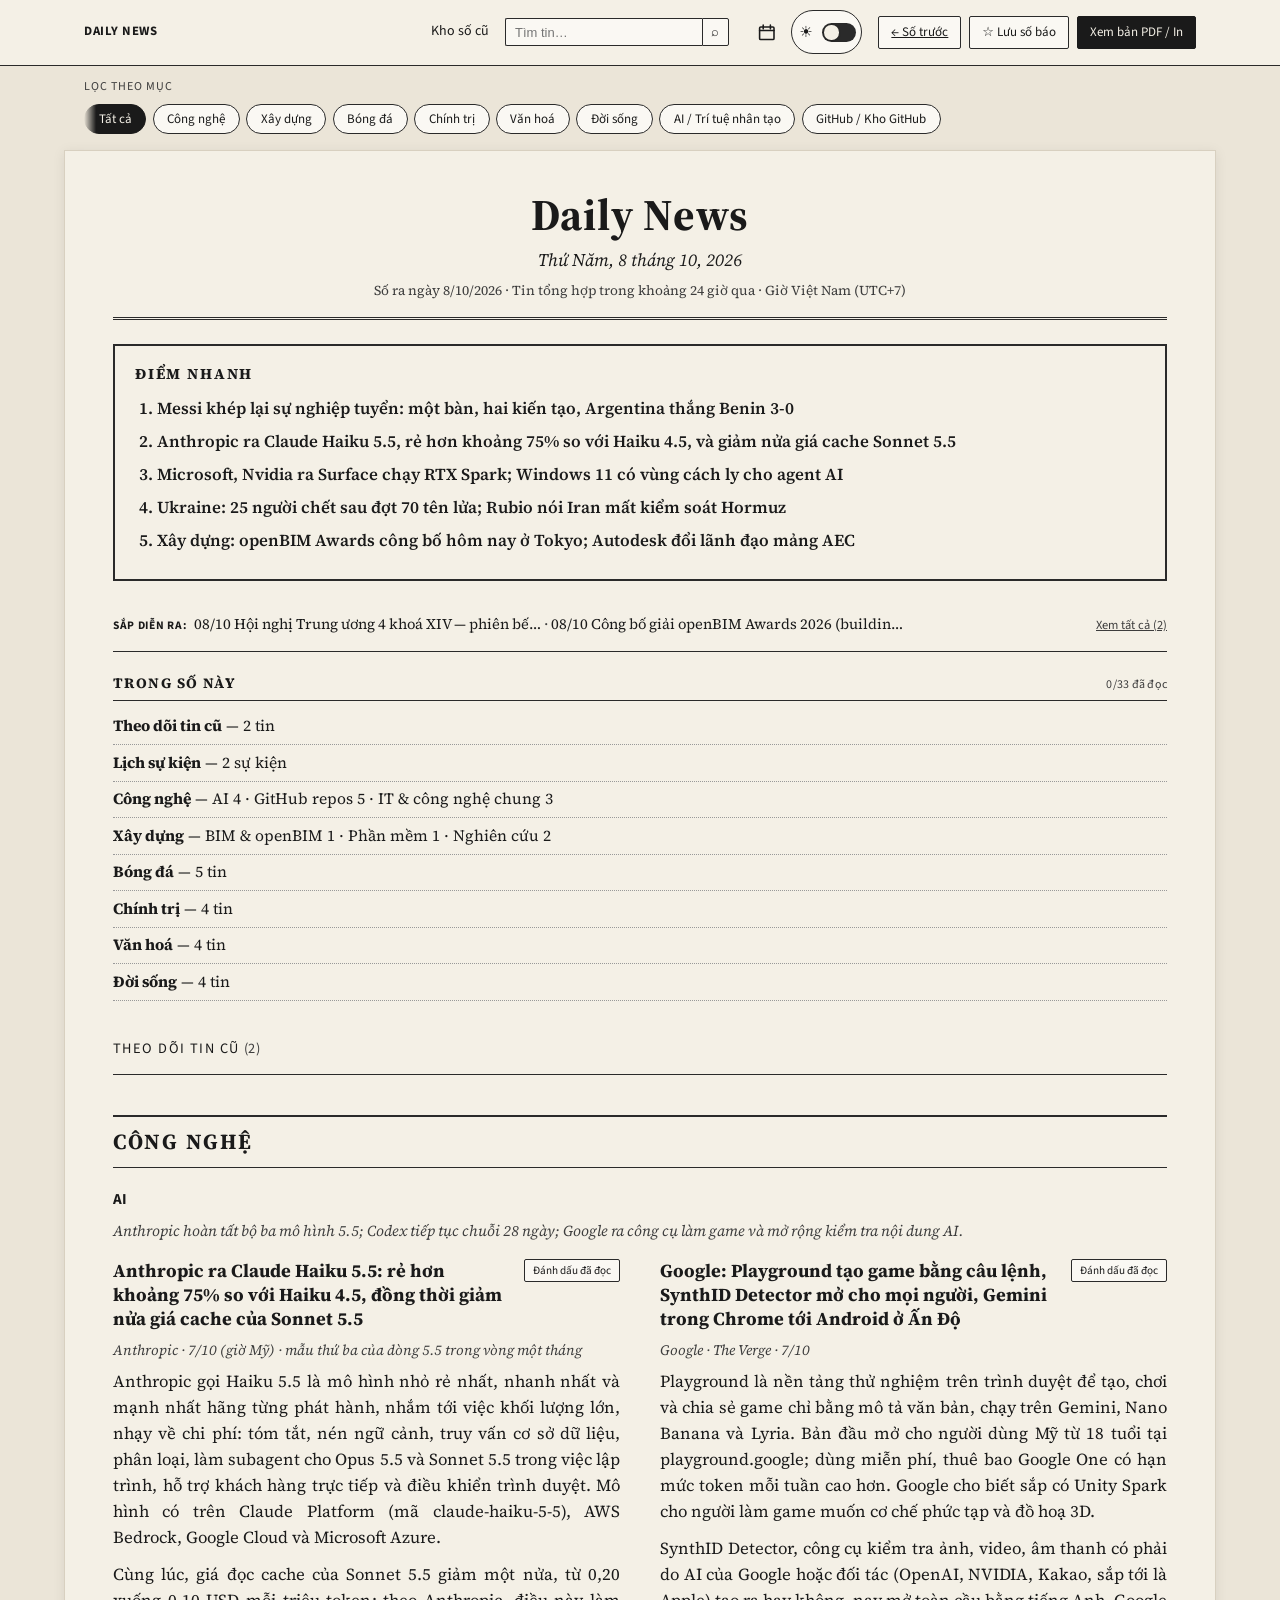
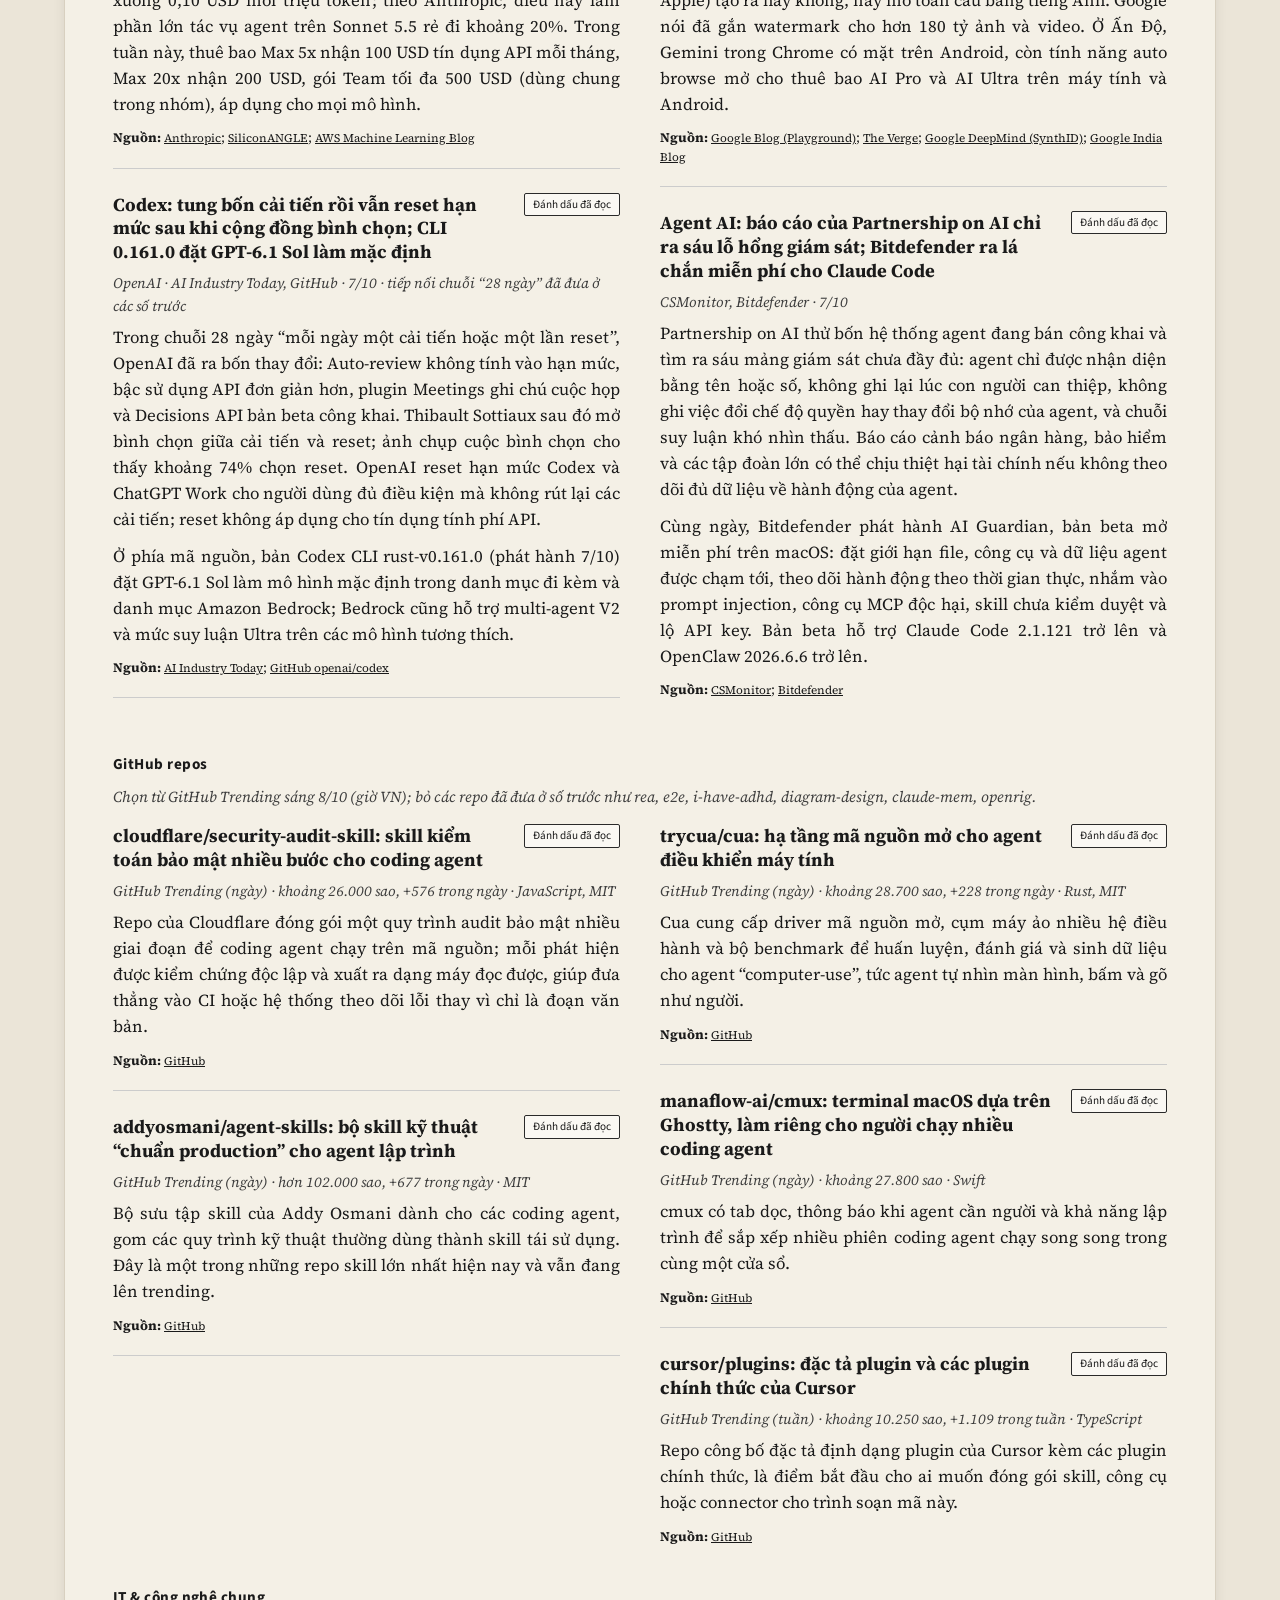
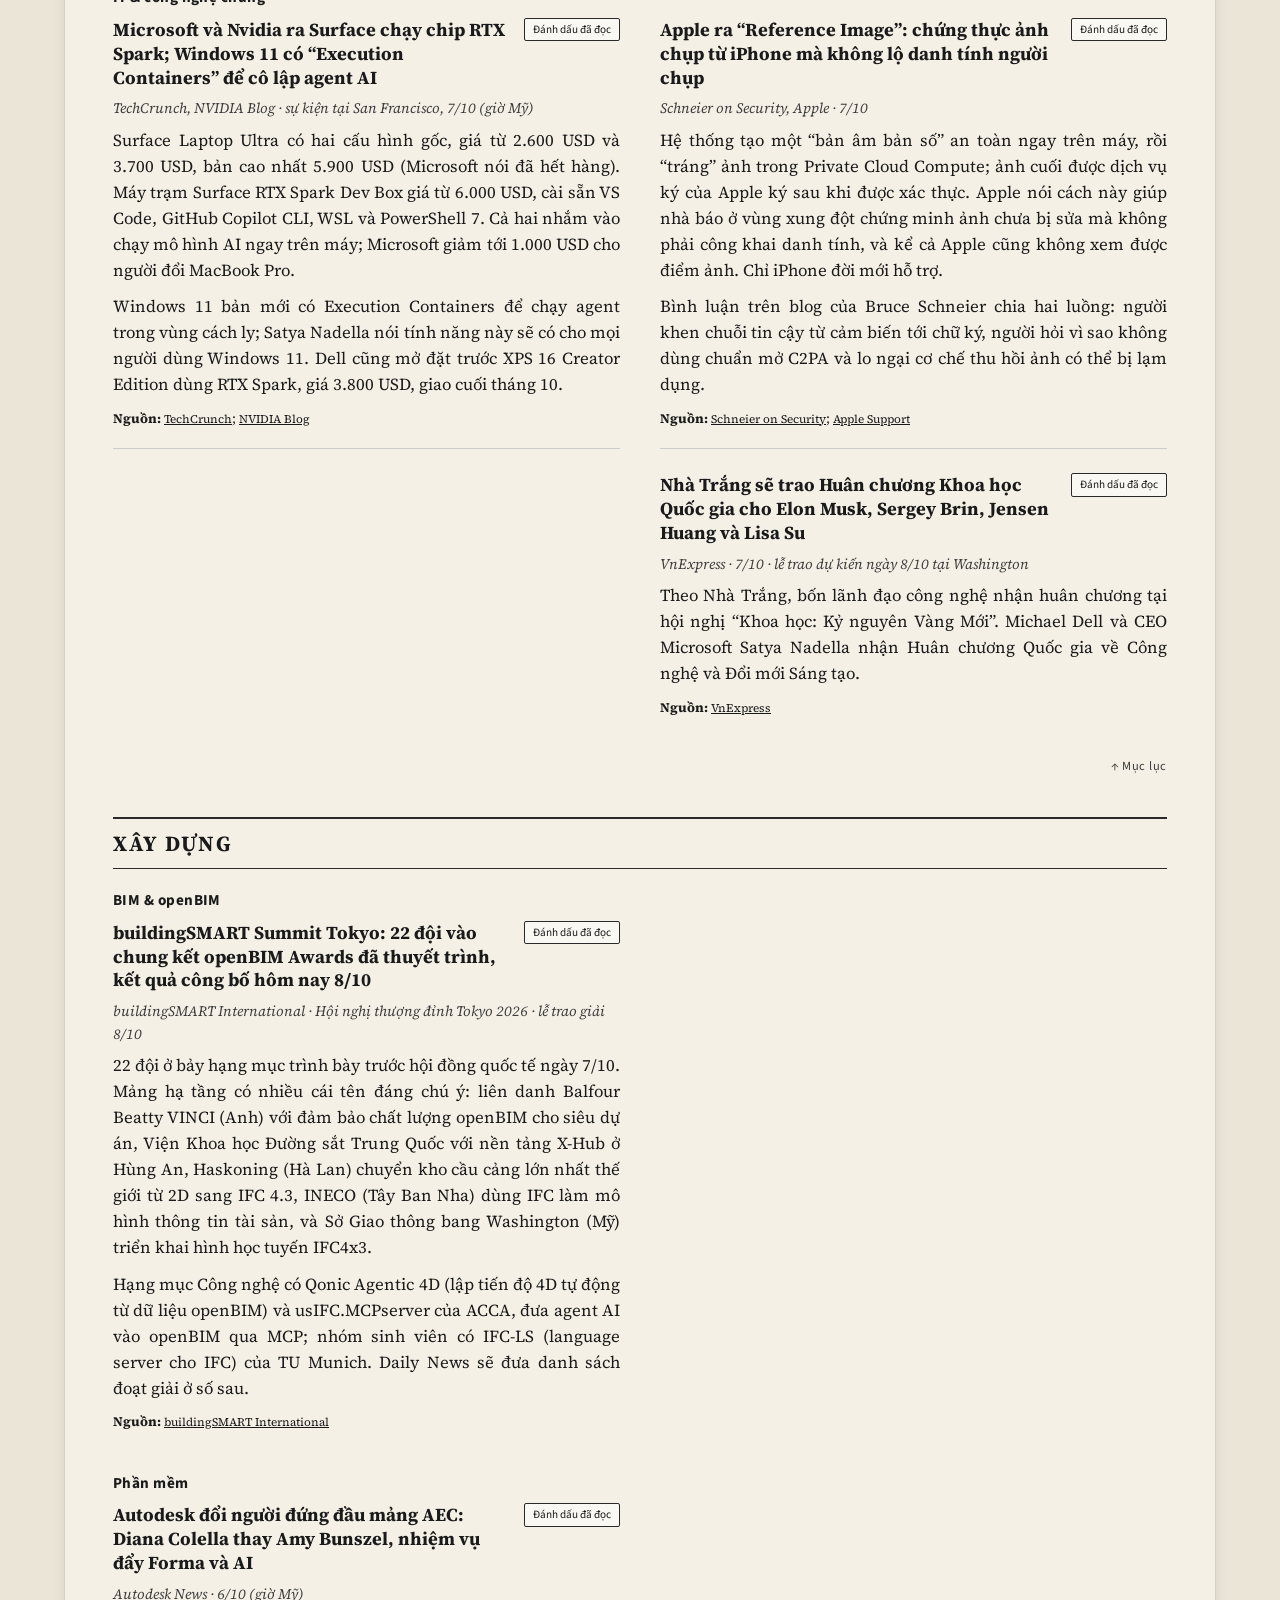
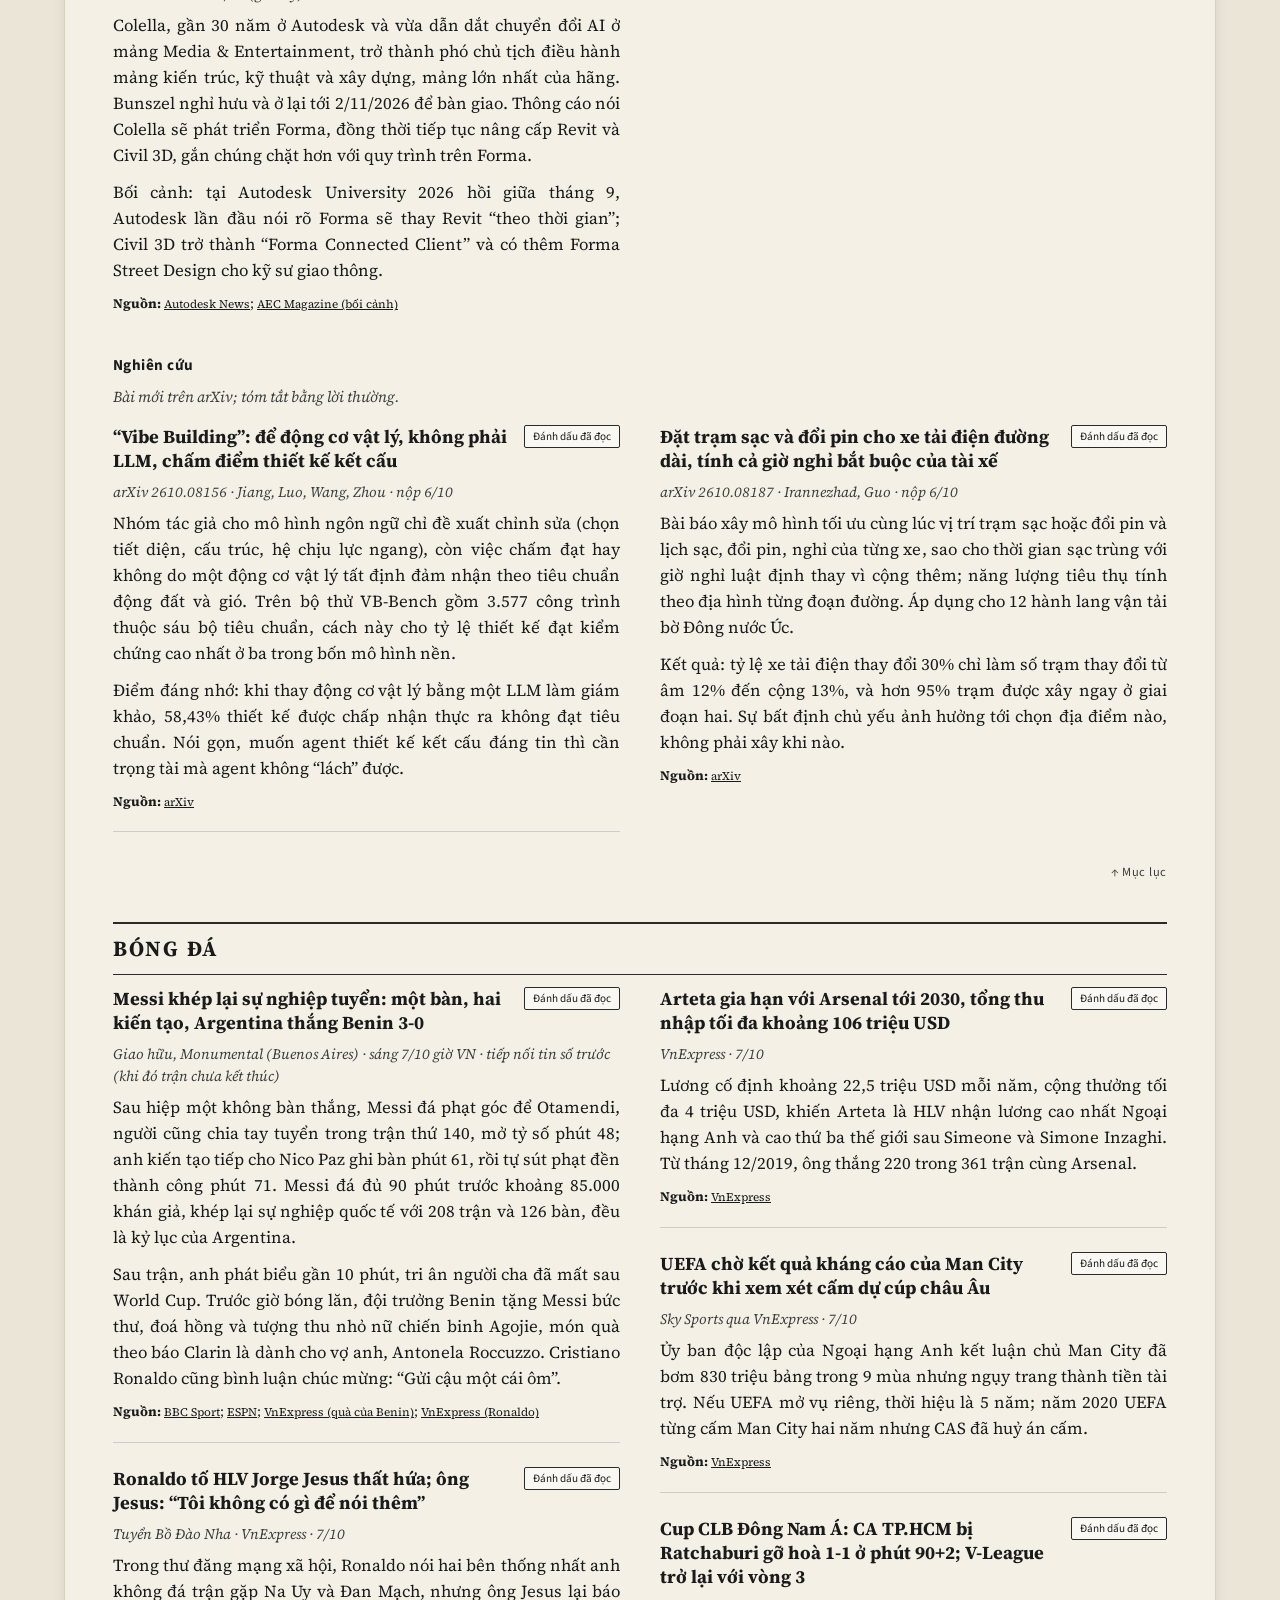
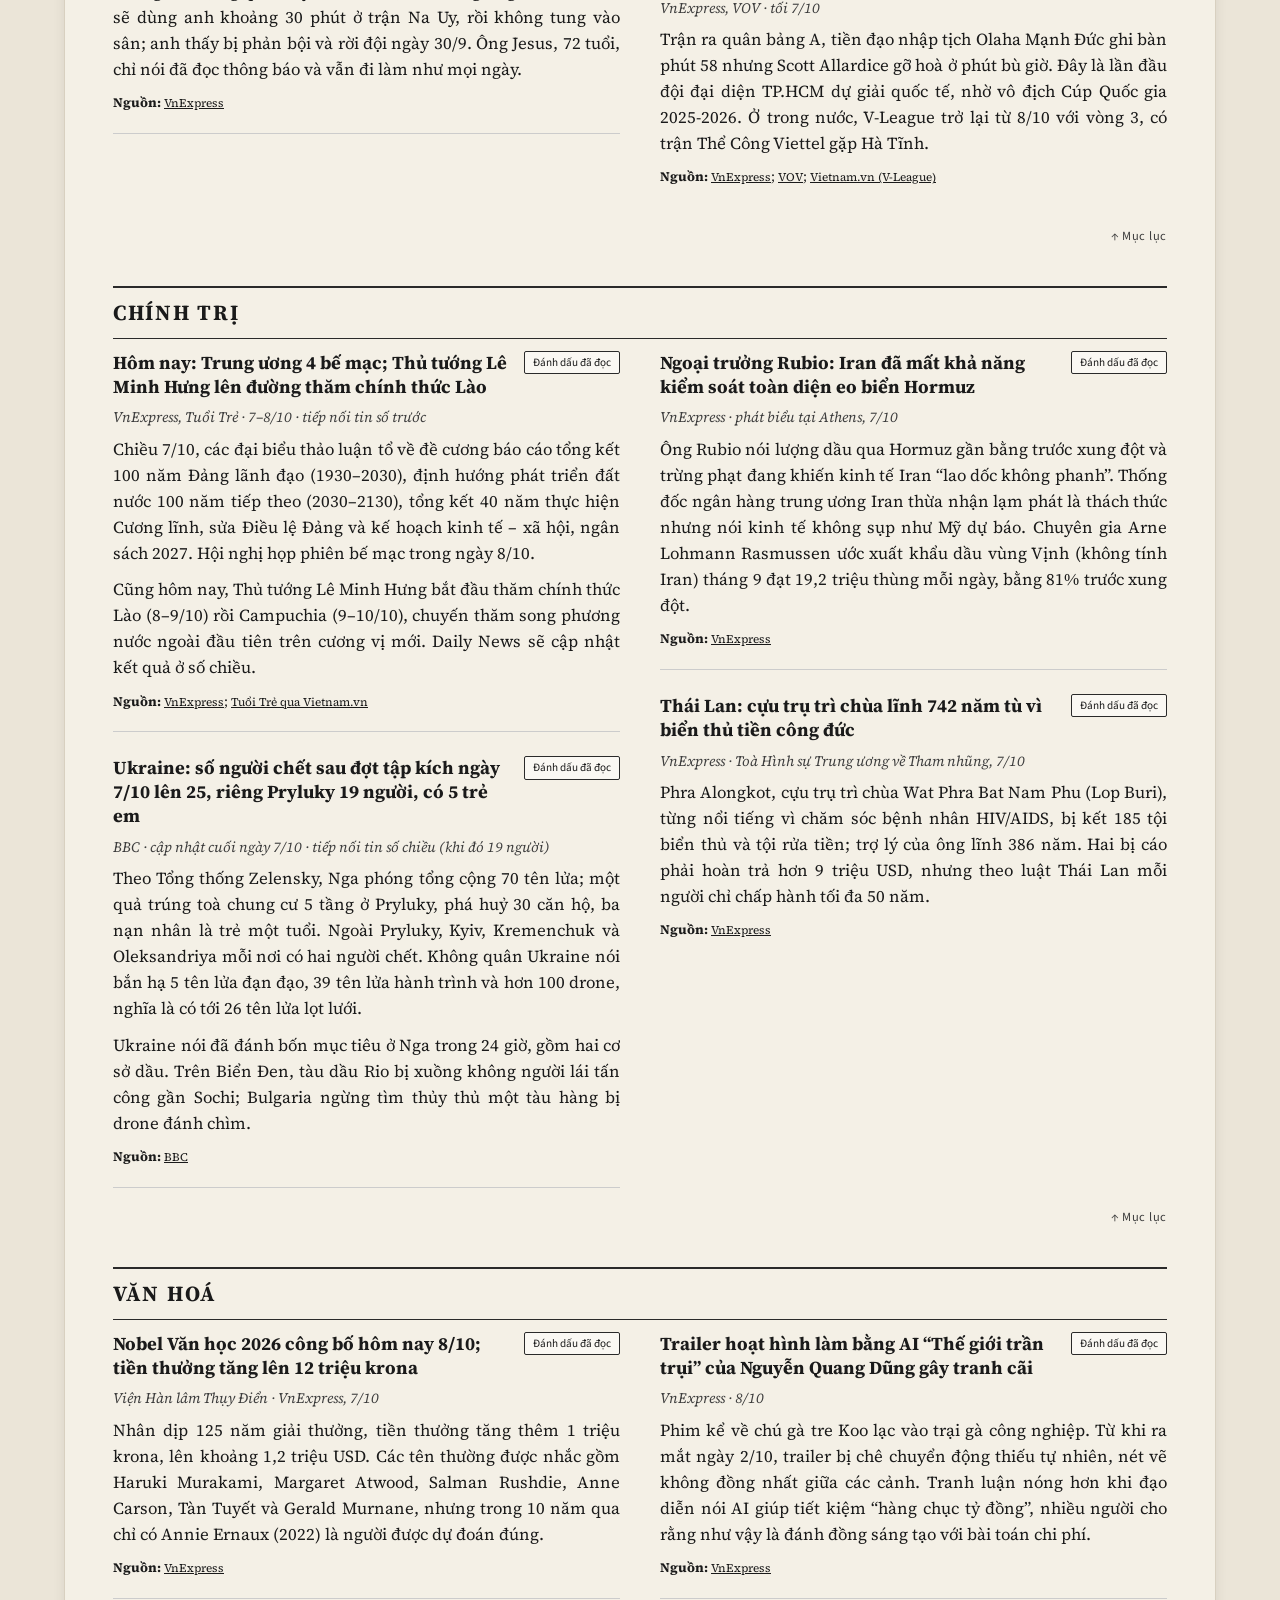
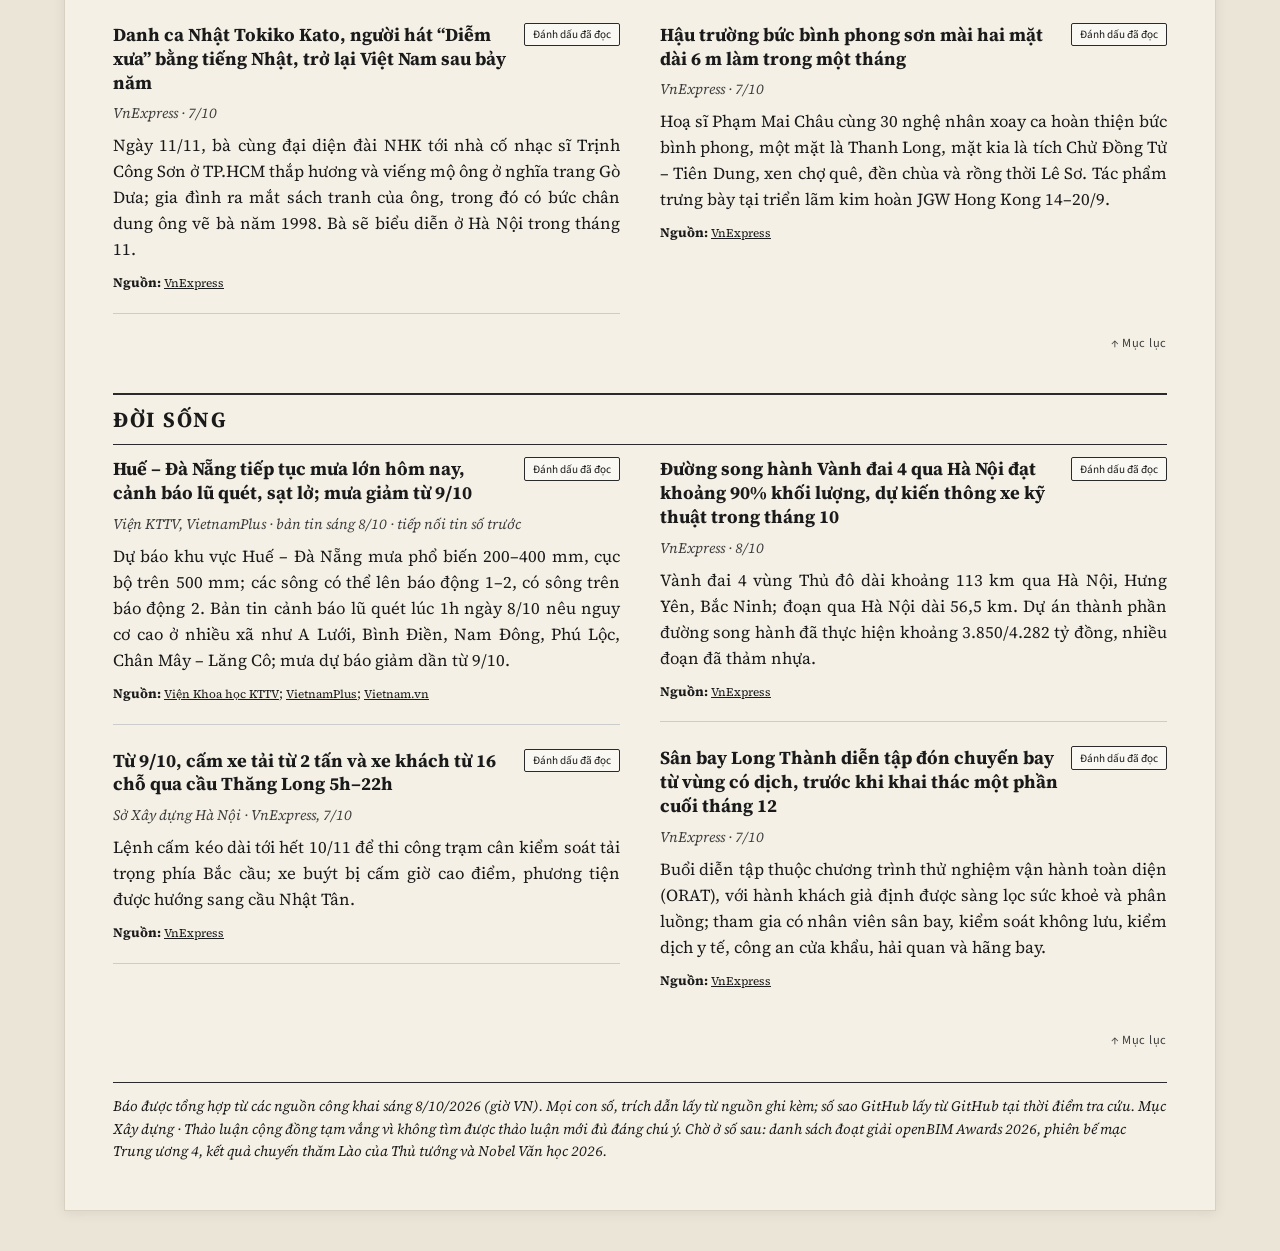
==== index.html @ 33c0a16b "fix(ui): monochrome toolbar icons and hide archive link on mobile Replace emoji and text toolbar gly" ====
<!DOCTYPE html>
<html lang="vi" data-base="">
<head>
  <meta charset="utf-8">
  <meta name="viewport" content="width=device-width, initial-scale=1">
  <meta name="description" content="Daily News — báo sáng tiếng Việt đọc trên trình duyệt">
  <title>Daily News</title>
  <link rel="icon" href="favicon.svg" type="image/svg+xml">
  <link rel="preconnect" href="https://fonts.googleapis.com">
  <link rel="preconnect" href="https://fonts.gstatic.com" crossorigin>
  <link href="https://fonts.googleapis.com/css2?family=Source+Sans+3:wght@400;600;700&family=Source+Serif+4:ital,opsz,wght@0,8..60,400;0,8..60,600;0,8..60,700;1,8..60,400&display=swap" rel="stylesheet">
  <link rel="stylesheet" href="css/reader.css">
  <script>
    (function () {
      var t = localStorage.getItem("dailynews-theme");
      if (t === "dark" || (t !== "light" && window.matchMedia("(prefers-color-scheme: dark)").matches)) {
        document.documentElement.dataset.theme = "dark";
      }
      var p = location.pathname;
      if (p.indexOf("/DailyNews") !== -1) {
        document.documentElement.dataset.base = p.slice(0, p.indexOf("/DailyNews") + "/DailyNews".length + 1);
      }
    })();
  </script>
</head>
<body data-page="reader">
  <header class="site-bar">
    <div class="site-bar-inner">
      <a class="brand" href="index.html">Daily News</a>
      <div class="site-bar-tools" aria-label="Công cụ">
        <button type="button" id="btn-search-open" class="icon-btn" aria-label="Tìm kiếm" aria-expanded="false" aria-controls="search-wrap">
          <svg class="toolbar-icon" viewBox="0 0 24 24" aria-hidden="true" focusable="false"><circle cx="10.5" cy="10.5" r="6.25" fill="none" stroke="currentColor" stroke-width="1.75"/><path d="M15.2 15.2 20 20" fill="none" stroke="currentColor" stroke-width="1.75" stroke-linecap="round"/></svg>
        </button>
        <button type="button" id="btn-calendar" class="icon-btn btn-calendar" hidden aria-label="Lịch sự kiện" title="Lịch sự kiện">
          <svg class="toolbar-icon" viewBox="0 0 24 24" aria-hidden="true" focusable="false"><rect x="4" y="5.5" width="16" height="14" rx="1.25" fill="none" stroke="currentColor" stroke-width="1.75"/><path d="M4 9.5h16M8 3.5v4M16 3.5v4" fill="none" stroke="currentColor" stroke-width="1.75" stroke-linecap="round"/></svg>
        </button>
        <button type="button" id="btn-theme" class="theme-switch theme-switch--toolbar" aria-label="Đổi giao diện sáng/tối">
          <span class="theme-icon" aria-hidden="true"></span>
          <span class="theme-track" aria-hidden="true"><span class="theme-thumb"></span></span>
        </button>
        <button type="button" id="btn-more" class="icon-btn" aria-label="Menu thêm" aria-expanded="false" aria-controls="more-menu">
          <svg class="toolbar-icon" viewBox="0 0 24 24" aria-hidden="true" focusable="false"><path d="M5 7h14M5 12h14M5 17h14" fill="none" stroke="currentColor" stroke-width="1.75" stroke-linecap="round"/></svg>
        </button>
      </div>
      <nav class="site-nav-desktop" aria-label="Điều hướng">
        <a href="archive.html">Kho số cũ</a>
      </nav>
      <div class="search-wrap" id="search-wrap">
        <form class="search-form" id="search-form" role="search">
          <label class="visually-hidden" for="search-input">Tìm trong các số báo</label>
          <input type="search" id="search-input" name="q" placeholder="Tìm tin…" autocomplete="off" enterkeyhint="search" aria-controls="search-panel" aria-expanded="false">
          <button type="submit" class="search-submit" aria-label="Tìm">⌕</button>
          <button type="button" id="search-drawer-close" class="search-drawer-close icon-btn" aria-label="Đóng tìm kiếm">
            <svg class="toolbar-icon" viewBox="0 0 24 24" aria-hidden="true" focusable="false"><path d="m7 7 10 10M17 7 7 17" fill="none" stroke="currentColor" stroke-width="1.75" stroke-linecap="round"/></svg>
          </button>
        </form>
        <div id="search-panel" class="search-panel" hidden>
          <div class="search-panel-inner">
            <header class="search-panel-head">
              <h2>Kết quả tìm kiếm</h2>
              <button type="button" id="search-close" aria-label="Đóng">Đóng</button>
            </header>
            <p id="search-status" class="search-status" aria-live="polite"></p>
            <ul id="search-results" class="search-results"></ul>
          </div>
        </div>
      </div>
      <div id="more-menu" class="more-menu" hidden>
        <div class="more-menu-backdrop" tabindex="-1" aria-hidden="true"></div>
        <div class="more-menu-sheet" role="dialog" aria-label="Menu">
          <a class="more-menu-archive" href="archive.html">Kho số cũ</a>
          <div class="actions">
            <a class="btn" id="nav-prev" href="#" hidden>← Số trước</a>
            <a class="btn" id="nav-next" href="#" hidden>Số sau →</a>
            <button type="button" id="btn-fav" aria-pressed="false">☆ Lưu số báo</button>
            <button type="button" id="btn-pdf" class="primary" aria-expanded="false">Xem bản PDF / In</button>
          </div>
        </div>
      </div>
    </div>
  </header>

  <div id="tag-strip" class="tag-strip" aria-live="polite"></div>

  <div id="pdf-panel" class="pdf-panel" hidden>
    <div class="pdf-panel-inner">
      <header>
        <h2>Bản in PDF</h2>
        <a class="btn" id="pdf-download" href="#">Tải xuống</a>
        <button type="button" id="btn-pdf-close">Đóng</button>
      </header>
      <iframe id="pdf-frame" title="Xem trước PDF Daily News"></iframe>
    </div>
  </div>

  <p id="status" class="loading">Đang mở số báo…</p>
  <main id="paper-root" class="paper-sheet" aria-live="polite"></main>

  <script src="js/reader.js"></script>
</body>
</html>
---- css/reader.css ----
:root {
  --paper: #f4f0e6;
  --paper-deep: #ebe5d8;
  --ink: #1a1a1a;
  --rule: #2a2a2a;
  --accent: #3d3d3d;
  --chip-bg: #faf8f3;
  --chip-active: #1a1a1a;
  --chip-active-fg: #f4f0e6;
  --sheet-border: #d8d0c0;
  --mark-bg: #fff3a8;
  --read-dim: 0.72;
  --max-width: 72rem;
  --serif: "Source Serif 4", "Noto Serif", "Times New Roman", serif;
  --sans: "Source Sans 3", system-ui, sans-serif;
}

html[data-theme="dark"] {
  --paper: #22201c;
  --paper-deep: #1c1a17;
  --ink: #d2cbc0;
  --heading: #ddd6cb;
  --rule: #3d3934;
  --accent: #9a9288;
  --link: #a89f8f;
  --chip-bg: #2a2723;
  --chip-active: #c9c2b6;
  --chip-active-fg: #1c1a17;
  --sheet-border: #35312c;
  --mark-bg: #4a4030;
  --read-dim: 0.68;
}

*,
*::before,
*::after {
  box-sizing: border-box;
}

html {
  scroll-behavior: smooth;
}

body {
  margin: 0;
  background: var(--paper-deep);
  color: var(--ink);
  font-family: var(--serif);
  font-size: 1.05rem;
  line-height: 1.55;
  min-height: 100vh;
  overflow-x: clip;
}

a {
  color: inherit;
}

a.source-link {
  font-size: 0.88em;
  text-decoration: underline;
  text-underline-offset: 0.12em;
}

.site-bar {
  position: sticky;
  top: 0;
  z-index: 40;
  background: var(--paper);
  border-bottom: 1px solid var(--rule);
  font-family: var(--sans);
  font-size: 0.875rem;
  overflow-x: clip;
}

.site-bar-inner {
  max-width: var(--max-width);
  margin: 0 auto;
  padding: 0.65rem 1.25rem;
  display: flex;
  flex-wrap: wrap;
  align-items: center;
  gap: 0.75rem 1rem;
}

.site-bar .brand {
  font-weight: 700;
  letter-spacing: 0.04em;
  text-transform: uppercase;
  font-size: 0.8rem;
  margin-right: auto;
  text-decoration: none;
  color: inherit;
}

.site-bar .brand:hover {
  text-decoration: underline;
}

.site-bar nav,
.site-nav-desktop {
  display: flex;
  flex-wrap: wrap;
  gap: 0.5rem 1rem;
}

.site-bar nav a,
.site-nav-desktop a {
  text-decoration: none;
  border-bottom: 1px solid transparent;
}

.site-bar nav a:hover,
.site-bar nav a[aria-current="page"],
.site-nav-desktop a:hover,
.site-nav-desktop a[aria-current="page"] {
  border-bottom-color: var(--ink);
}

.site-bar-tools {
  display: flex;
  align-items: center;
  gap: 0.1rem;
  margin-left: auto;
  flex-shrink: 0;
}

.toolbar-icon {
  width: 1.35rem;
  height: 1.35rem;
  display: block;
}

.icon-btn {
  min-width: 2.75rem;
  min-height: 2.75rem;
  display: inline-flex;
  align-items: center;
  justify-content: center;
  padding: 0;
  line-height: 1;
  border: none;
  background: transparent;
  border-radius: 2px;
  color: inherit;
}

.icon-btn:hover {
  background: var(--chip-bg);
}

html:not([data-theme="dark"]) .icon-btn:hover {
  background: var(--chip-bg);
}

.icon-btn:focus-visible {
  outline: 2px solid var(--accent);
  outline-offset: 1px;
}

.theme-switch--toolbar {
  min-width: 2.75rem;
  min-height: 2.75rem;
  padding: 0;
  border: none;
  background: transparent;
  border-radius: 2px;
}

.theme-switch--toolbar:hover {
  background: var(--chip-bg);
}

.theme-switch--toolbar .theme-icon {
  display: none;
}

.theme-switch--toolbar .theme-track {
  width: 2.1rem;
  height: 1.15rem;
}

.search-drawer-close {
  display: none;
  border-radius: 0 2px 2px 0;
  flex-shrink: 0;
}

.more-menu-backdrop {
  display: none;
}

.more-menu-archive {
  display: none;
}

.site-bar .actions {
  display: flex;
  flex-wrap: wrap;
  gap: 0.5rem;
}

button,
.btn {
  font-family: var(--sans);
  font-size: 0.8125rem;
  cursor: pointer;
  border: 1px solid var(--rule);
  background: var(--chip-bg);
  color: var(--ink);
  padding: 0.35rem 0.75rem;
  border-radius: 2px;
}

button:hover,
.btn:hover {
  background: var(--paper);
}

html:not([data-theme="dark"]) button:hover,
html:not([data-theme="dark"]) .btn:hover {
  background: #fff;
}

button.primary {
  background: var(--chip-active);
  color: var(--chip-active-fg);
  border-color: var(--chip-active);
}

button.primary:hover {
  opacity: 0.92;
}

button.fav-on {
  border-color: #8b6914;
  background: #fff8e7;
}

.tag-strip {
  max-width: var(--max-width);
  margin: 0 auto;
  padding: 0.75rem 1.25rem 0;
  font-family: var(--sans);
  z-index: 35;
}

.tag-strip-label {
  margin: 0 0 0.5rem;
  font-size: 0.75rem;
  text-transform: uppercase;
  letter-spacing: 0.08em;
  color: var(--accent);
}

.tag-chips-scroll {
  overflow-x: auto;
  -webkit-overflow-scrolling: touch;
  scrollbar-width: none;
  mask-image: linear-gradient(
    to right,
    transparent 0,
    #000 12px,
    #000 calc(100% - 12px),
    transparent 100%
  );
}

.tag-chips-scroll::-webkit-scrollbar {
  display: none;
}

.tag-chips {
  display: flex;
  flex-wrap: wrap;
  gap: 0.4rem;
}

.tag-chips button {
  flex-shrink: 0;
}

.issue-pager {
  display: none;
  flex-wrap: wrap;
  gap: 0.5rem;
  justify-content: space-between;
  margin-top: 2rem;
  padding-top: 1rem;
  border-top: 1px solid var(--rule);
  font-family: var(--sans);
}

.tag-chips button {
  border-radius: 999px;
  padding: 0.3rem 0.85rem;
}

.tag-chips button.active {
  background: var(--chip-active);
  color: var(--chip-active-fg);
  border-color: var(--chip-active);
}

.paper-sheet {
  max-width: var(--max-width);
  margin: 1rem auto 2.5rem;
  padding: 2rem 1.5rem 2.5rem;
  background: var(--paper);
  box-shadow: 0 2px 12px rgba(0, 0, 0, 0.08);
  border: 1px solid var(--sheet-border);
}

@media (min-width: 900px) {
  .paper-sheet {
    padding: 2.5rem 3rem 3rem;
  }
}

.masthead {
  text-align: center;
  border-bottom: 3px double var(--rule);
  padding-bottom: 1rem;
  margin-bottom: 1.5rem;
}

.masthead h1 {
  font-size: clamp(2rem, 5vw, 2.75rem);
  font-weight: 700;
  letter-spacing: 0.02em;
  margin: 0;
  line-height: 1.1;
}

html[data-theme="dark"] .masthead h1,
html[data-theme="dark"] .section-block h2,
html[data-theme="dark"] .article-head h3,
html[data-theme="dark"] .search-hit-headline {
  color: var(--heading);
}

.masthead .date-line {
  font-style: italic;
  font-size: 1.1rem;
  margin-top: 0.5rem;
}

.masthead .tagline {
  font-size: 0.85rem;
  margin-top: 0.35rem;
  color: var(--accent);
}

.highlights {
  border: 2px solid var(--rule);
  padding: 1rem 1.25rem;
  margin-bottom: 1.75rem;
}

.highlights h2 {
  margin: 0 0 0.75rem;
  font-size: 0.95rem;
  letter-spacing: 0.12em;
  text-transform: uppercase;
}

.highlights ol {
  margin: 0;
  padding-left: 1.35rem;
}

.highlights li {
  margin-bottom: 0.65rem;
  font-weight: 600;
  line-height: 1.35;
}

.toc-block {
  margin-bottom: 2rem;
  font-size: 0.98rem;
}

.toc-block-head {
  display: flex;
  flex-wrap: wrap;
  align-items: baseline;
  justify-content: space-between;
  gap: 0.5rem 1rem;
  border-bottom: 1px solid var(--rule);
  padding-bottom: 0.35rem;
  margin-bottom: 0.5rem;
}

.toc-block h2 {
  font-size: 0.9rem;
  letter-spacing: 0.1em;
  text-transform: uppercase;
  margin: 0;
}

.read-progress {
  font-family: var(--sans);
  font-size: 0.75rem;
  color: var(--accent);
  letter-spacing: 0.02em;
}

.read-clear-all {
  margin-top: 0.65rem;
  font-size: 0.75rem;
}

.toc-block ul {
  list-style: none;
  margin: 0;
  padding: 0;
}

.toc-block li {
  display: flex;
  justify-content: space-between;
  gap: 1rem;
  padding: 0.35rem 0;
  border-bottom: 1px dotted #999;
}

.section-block {
  margin-top: 2.5rem;
  break-inside: avoid;
}

.section-block h2 {
  font-size: 1.35rem;
  letter-spacing: 0.08em;
  text-transform: uppercase;
  border-top: 2px solid var(--rule);
  border-bottom: 1px solid var(--rule);
  padding: 0.5rem 0;
  margin: 0 0 0.75rem;
  scroll-margin-top: 4.5rem;
}

.section-block .intro {
  font-style: italic;
  font-size: 0.95rem;
  margin-bottom: 1rem;
  color: var(--accent);
}

.section-block .subsection-title {
  font-family: var(--sans);
  font-size: 0.95rem;
  font-weight: 700;
  letter-spacing: 0.03em;
  text-transform: none;
  border: none;
  padding: 0;
  margin: 1.25rem 0 0.5rem;
  scroll-margin-top: 4.5rem;
}

.toc-block a.toc-link {
  text-decoration: none;
  color: inherit;
}

.toc-block a.toc-link:hover {
  text-decoration: underline;
}

.back-to-toc {
  margin: 1.25rem 0 0;
  text-align: right;
  font-family: var(--sans);
  font-size: 0.78rem;
  letter-spacing: 0.04em;
}

.back-to-toc a.toc-link {
  text-decoration: none;
  color: var(--accent);
}

.back-to-toc a.toc-link:hover {
  text-decoration: underline;
  color: var(--ink);
}

.topic-group > .subsection-block:first-child .subsection-title {
  margin-top: 0;
}

@media (min-width: 960px) {
  .articles-columns {
    column-count: 2;
    column-gap: 2.5rem;
  }
}

.article {
  break-inside: avoid;
  margin-bottom: 1.5rem;
  padding-bottom: 1.25rem;
  border-bottom: 1px solid #ccc;
  scroll-margin-top: 5rem;
}

html[data-theme="dark"] .article {
  border-bottom-color: #4a443c;
}

.article.is-read {
  opacity: var(--read-dim);
}

.article-head {
  display: flex;
  flex-wrap: wrap;
  align-items: flex-start;
  justify-content: space-between;
  gap: 0.35rem 0.75rem;
  margin-bottom: 0.15rem;
}

.article-head h3 {
  flex: 1;
  min-width: min(100%, 12rem);
  margin: 0;
}

.read-toggle {
  font-size: 0.7rem;
  padding: 0.2rem 0.5rem;
  white-space: nowrap;
  flex-shrink: 0;
}

.read-toggle.is-read {
  border-color: var(--accent);
  color: var(--accent);
}

.article:last-child {
  border-bottom: none;
}

.article h3 {
  font-size: 1.15rem;
  line-height: 1.3;
  margin: 0 0 0.35rem;
  overflow-wrap: anywhere;
}

.articles-columns {
  min-width: 0;
}

.article .meta {
  font-style: italic;
  font-size: 0.9rem;
  margin-bottom: 0.5rem;
  color: var(--accent);
}

.article p {
  margin: 0 0 0.65rem;
  text-align: justify;
  overflow-wrap: anywhere;
  word-break: break-word;
}

.article .sources {
  font-size: 0.82rem;
  margin-top: 0.5rem;
  line-height: 1.4;
}

.article-end-marker {
  height: 1px;
  width: 100%;
  pointer-events: none;
}

.footer-note {
  margin-top: 2rem;
  padding-top: 0.75rem;
  border-top: 1px solid var(--rule);
  font-style: italic;
  font-size: 0.9rem;
}

.empty-tag {
  text-align: center;
  padding: 2rem 1rem;
  font-style: italic;
  color: var(--accent);
  border: 1px dashed #aaa;
  margin: 1rem 0;
}

.pdf-panel {
  max-width: var(--max-width);
  margin: 0 auto 2rem;
  padding: 0 1.25rem;
  font-family: var(--sans);
}

.pdf-panel[hidden] {
  display: none !important;
}

.pdf-panel-inner {
  background: var(--paper);
  border: 1px solid var(--rule);
  padding: 1rem;
}

.pdf-panel header {
  display: flex;
  flex-wrap: wrap;
  align-items: center;
  gap: 0.75rem;
  margin-bottom: 0.75rem;
}

.pdf-panel header h2 {
  margin: 0;
  font-size: 1rem;
  flex: 1;
}

.pdf-panel iframe {
  width: 100%;
  height: min(80vh, 900px);
  border: 1px solid var(--sheet-border);
  background: var(--paper-deep);
}

.loading,
.error-msg {
  text-align: center;
  padding: 3rem 1rem;
  font-family: var(--sans);
}

.error-msg {
  color: #8b0000;
}

/* Archive page */
.archive-page .paper-sheet {
  max-width: 40rem;
}

.archive-list {
  list-style: none;
  margin: 0;
  padding: 0;
}

.archive-list li {
  display: flex;
  align-items: center;
  gap: 0.75rem;
  padding: 0.65rem 0;
  border-bottom: 1px dotted #999;
}

.archive-list a.issue-link {
  flex: 1;
  text-decoration: none;
  font-weight: 600;
}

.archive-list a.issue-link:hover {
  text-decoration: underline;
}

.archive-list .badge {
  font-family: var(--sans);
  font-size: 0.7rem;
  text-transform: uppercase;
  letter-spacing: 0.06em;
  background: #e8e0d0;
  padding: 0.15rem 0.45rem;
  border-radius: 2px;
}

.favorites-block {
  margin-top: 2rem;
  padding-top: 1rem;
  border-top: 2px solid var(--rule);
}

.favorites-block h2 {
  font-size: 1rem;
  letter-spacing: 0.08em;
  text-transform: uppercase;
}

.favorites-empty {
  font-style: italic;
  color: var(--accent);
}

.visually-hidden {
  position: absolute;
  width: 1px;
  height: 1px;
  padding: 0;
  margin: -1px;
  overflow: hidden;
  clip: rect(0, 0, 0, 0);
  white-space: nowrap;
  border: 0;
}

.search-wrap {
  position: relative;
  flex: 1 1 8rem;
  min-width: 0;
  max-width: 14rem;
  z-index: 50;
}

.search-form {
  display: flex;
  align-items: stretch;
  width: 100%;
  font-family: var(--sans);
}

.search-form input[type="search"] {
  flex: 1;
  min-width: 0;
  border: 1px solid var(--rule);
  border-right: none;
  border-radius: 2px 0 0 2px;
  padding: 0.35rem 0.55rem;
  font-size: 1rem;
  background: var(--chip-bg);
  color: var(--ink);
  -webkit-appearance: none;
  appearance: none;
}

.search-form input[type="search"]:focus {
  outline: 2px solid var(--accent);
  outline-offset: 0;
  z-index: 1;
}

.search-form input[type="search"]::-webkit-search-cancel-button {
  -webkit-appearance: none;
}

.search-submit {
  border-radius: 0 2px 2px 0;
  padding: 0.35rem 0.55rem;
  line-height: 1;
}

.theme-switch {
  display: inline-flex;
  align-items: center;
  gap: 0.45rem;
  padding: 0.25rem 0.35rem;
  border: 1px solid var(--rule);
  background: var(--chip-bg);
  border-radius: 999px;
  line-height: 1;
}

.theme-switch .theme-icon {
  display: inline-flex;
  width: 1.1rem;
  height: 1.1rem;
  align-items: center;
  justify-content: center;
  font-size: 0.95rem;
}

.theme-switch .theme-icon::before {
  content: "☀";
}

html[data-theme="dark"] .theme-switch .theme-icon::before {
  content: "☾";
}

.theme-switch .theme-track {
  position: relative;
  width: 2.1rem;
  height: 1.15rem;
  border-radius: 999px;
  background: var(--rule);
  flex-shrink: 0;
}

.theme-switch .theme-thumb {
  position: absolute;
  top: 2px;
  left: 2px;
  width: calc(1.15rem - 4px);
  height: calc(1.15rem - 4px);
  border-radius: 50%;
  background: var(--paper);
  box-shadow: 0 1px 2px rgba(0, 0, 0, 0.2);
  transition: transform 0.15s ease;
}

html[data-theme="dark"] .theme-switch .theme-thumb {
  transform: translateX(0.95rem);
}

.search-panel {
  position: absolute;
  top: calc(100% + 0.35rem);
  left: 0;
  right: 0;
  min-width: min(100vw - 2rem, 22rem);
  font-family: var(--sans);
  pointer-events: auto;
}

.search-panel[hidden] {
  display: none !important;
}

.search-panel-inner {
  background: var(--paper);
  border: 1px solid var(--rule);
  padding: 0.75rem 0.85rem;
  box-shadow: 0 4px 18px rgba(0, 0, 0, 0.12);
  max-height: min(70vh, 28rem);
  overflow: hidden;
  display: flex;
  flex-direction: column;
}

html[data-theme="dark"] .search-panel-inner {
  box-shadow: 0 6px 24px rgba(0, 0, 0, 0.45);
}

.search-panel-head {
  display: flex;
  flex-wrap: wrap;
  align-items: center;
  gap: 0.5rem;
  margin-bottom: 0.65rem;
}

.search-panel-head h2 {
  margin: 0;
  font-size: 0.95rem;
  flex: 1;
}

.search-status {
  margin: 0 0 0.5rem;
  font-size: 0.85rem;
  color: var(--accent);
  flex-shrink: 0;
}

.search-results {
  list-style: none;
  margin: 0;
  padding: 0;
  overflow-y: auto;
  flex: 1;
  min-height: 0;
  -webkit-overflow-scrolling: touch;
}

.search-hit {
  border-top: 1px dotted var(--accent);
}

.search-hit-link {
  display: block;
  padding: 0.75rem 0;
  text-decoration: none;
  color: inherit;
}

.search-hit-link:hover .search-hit-headline {
  text-decoration: underline;
}

.search-hit-meta {
  display: block;
  font-size: 0.72rem;
  text-transform: uppercase;
  letter-spacing: 0.05em;
  color: var(--accent);
  margin-bottom: 0.25rem;
}

.search-hit-headline {
  display: block;
  font-family: var(--serif);
  font-weight: 600;
  font-size: 1rem;
  line-height: 1.3;
  margin-bottom: 0.35rem;
}

.search-hit-snippet {
  display: block;
  font-family: var(--serif);
  font-size: 0.9rem;
  line-height: 1.45;
  color: var(--accent);
}

.search-hit-snippet mark,
.search-hit-headline mark {
  background: var(--mark-bg);
  color: inherit;
  padding: 0 0.1em;
}

.archive-read-progress {
  font-family: var(--sans);
  font-size: 0.72rem;
  color: var(--accent);
  white-space: nowrap;
}

html[data-theme="dark"] .archive-list .badge {
  background: #3d3830;
}

html[data-theme="dark"] button.fav-on {
  background: #3d3420;
  border-color: #a08030;
}

@media (min-width: 641px) {
  .search-form input[type="search"] {
    font-size: 0.8125rem;
  }
}

@media (min-width: 641px) {
  .site-bar-inner {
    flex-wrap: wrap;
  }

  .site-bar-tools {
    order: 5;
  }

  #btn-search-open,
  #btn-more {
    display: none;
  }

  .more-menu {
    display: contents;
  }

  .more-menu[hidden] {
    display: contents !important;
  }

  .more-menu-backdrop,
  .more-menu-archive {
    display: none !important;
  }

  .more-menu-sheet {
    display: contents;
  }

  .site-nav-desktop {
    order: 2;
  }

  .search-wrap {
    order: 3;
    flex: 1 1 8rem;
  }

  .site-bar .brand {
    order: 1;
    margin-right: auto;
  }

  .site-bar-tools {
    margin-left: 0;
  }

  .site-bar .actions {
    order: 6;
  }
}

@media (max-width: 640px) {
  :root {
    --site-bar-height: 3.25rem;
  }

  .site-bar-inner {
    flex-wrap: nowrap;
    padding: 0.35rem 0.65rem;
    gap: 0.5rem;
    min-height: var(--site-bar-height);
  }

  .site-bar .brand {
    margin-right: 0;
    flex: 1 1 auto;
    min-width: 0;
    max-width: calc(100% - 11.5rem);
    font-size: 0.78rem;
    overflow: hidden;
    text-overflow: ellipsis;
    white-space: nowrap;
  }

  .site-bar-tools {
    flex-shrink: 0;
    margin-left: 0;
    max-width: 11.5rem;
  }

  .site-nav-desktop {
    display: none !important;
    visibility: hidden;
    position: absolute;
    width: 0;
    height: 0;
    overflow: hidden;
    clip: rect(0, 0, 0, 0);
    white-space: nowrap;
    pointer-events: none;
  }

  .search-wrap {
    display: none;
  }

  .more-menu[hidden] {
    display: none !important;
  }

  body.search-drawer-open .search-wrap {
    display: block;
    position: fixed;
    left: 0;
    right: 0;
    top: var(--site-bar-height);
    z-index: 45;
    max-width: none;
    margin: 0;
    padding: 0.5rem 0.65rem 0.65rem;
    background: var(--paper);
    border-bottom: 1px solid var(--rule);
    box-shadow: 0 4px 14px rgba(0, 0, 0, 0.08);
  }

  html[data-theme="dark"] body.search-drawer-open .search-wrap {
    box-shadow: 0 6px 20px rgba(0, 0, 0, 0.35);
  }

  body.search-drawer-open .search-panel {
    position: static;
    min-width: 100%;
    left: auto;
    right: auto;
  }

  .search-form input[type="search"] {
    font-size: 16px;
  }

  .search-submit {
    display: none;
  }

  .search-drawer-close {
    display: inline-flex;
  }

  .search-form input[type="search"] {
    border-right: 1px solid var(--rule);
    border-radius: 2px 0 0 2px;
  }

  .more-menu {
    position: fixed;
    inset: 0;
    z-index: 50;
    pointer-events: none;
  }

  .more-menu:not([hidden]) {
    pointer-events: auto;
  }

  .more-menu-backdrop {
    display: block;
    position: absolute;
    inset: 0;
    background: rgba(0, 0, 0, 0.35);
  }

  html[data-theme="dark"] .more-menu-backdrop {
    background: rgba(0, 0, 0, 0.55);
  }

  .more-menu-sheet {
    position: absolute;
    top: var(--site-bar-height);
    right: 0.65rem;
    left: 0.65rem;
    max-width: 20rem;
    margin-left: auto;
    background: var(--paper);
    border: 1px solid var(--rule);
    padding: 0.65rem;
    box-shadow: 0 8px 24px rgba(0, 0, 0, 0.15);
    display: flex;
    flex-direction: column;
    gap: 0.5rem;
  }

  .more-menu-archive {
    display: block;
    text-decoration: none;
    font-family: var(--sans);
    font-size: 0.875rem;
    padding: 0.55rem 0.75rem;
    border: 1px solid var(--rule);
    border-radius: 2px;
    text-align: center;
  }

  .more-menu .actions {
    flex-direction: column;
    align-items: stretch;
  }

  .more-menu .actions .btn,
  .more-menu .actions button {
    width: 100%;
    text-align: center;
    min-height: 2.75rem;
  }

  .tag-strip {
    position: sticky;
    top: var(--site-bar-height);
    padding: 0.35rem 0 0.25rem;
    background: var(--paper-deep);
    transition: transform 0.2s ease, opacity 0.2s ease;
  }

  .tag-strip--hidden {
    transform: translateY(calc(-100% - 2px));
    opacity: 0;
    pointer-events: none;
  }

  .tag-strip-label {
    display: none;
  }

  .tag-chips {
    flex-wrap: nowrap;
    padding: 0 0.65rem 0.35rem;
  }

  .paper-sheet {
    margin-top: 0.35rem;
    padding: 1.15rem 1rem 2rem;
  }

  .issue-pager {
    display: flex;
  }

  .article-head {
    flex-direction: column;
    align-items: stretch;
  }

  .read-toggle {
    align-self: flex-start;
  }
}

.btn-calendar {
  font-size: 1rem;
  line-height: 1;
}

.calendar-strip-wrap {
  margin: 0 0 1.25rem;
  padding-bottom: 0.65rem;
  border-bottom: 1px solid var(--rule);
  font-family: var(--sans);
  scroll-margin-top: 4.5rem;
}

.calendar-strip-toggle {
  width: 100%;
  display: flex;
  flex-wrap: wrap;
  align-items: baseline;
  gap: 0.35rem 0.5rem;
  text-align: left;
  background: transparent;
  border: none;
  padding: 0.35rem 0;
  font-family: inherit;
  font-size: 0.82rem;
  color: inherit;
  cursor: pointer;
  border-radius: 0;
}

.calendar-strip-toggle:hover {
  background: transparent;
}

.calendar-strip-label {
  font-weight: 700;
  text-transform: uppercase;
  letter-spacing: 0.06em;
  font-size: 0.72rem;
  flex-shrink: 0;
}

.calendar-strip-preview {
  flex: 1 1 12rem;
  min-width: 0;
  font-family: var(--serif);
  font-size: 0.92rem;
  line-height: 1.35;
}

.calendar-strip-sep {
  color: var(--accent);
}

.calendar-strip-more {
  font-size: 0.78rem;
  color: var(--accent);
  text-decoration: underline;
  flex-shrink: 0;
}

.calendar-panel {
  margin-top: 0.75rem;
  padding: 0.85rem 1rem 1rem;
  border: 1px solid var(--rule);
  background: var(--chip-bg);
  font-size: 0.82rem;
  max-height: min(70vh, 28rem);
  overflow-y: auto;
  -webkit-overflow-scrolling: touch;
}

.calendar-panel-head {
  display: flex;
  align-items: center;
  justify-content: space-between;
  gap: 0.75rem;
  margin-bottom: 0.25rem;
}

.calendar-panel-head h2 {
  font-size: 0.78rem;
  letter-spacing: 0.1em;
  text-transform: uppercase;
  margin: 0;
}

.calendar-panel-close {
  font-size: 0.75rem;
  padding: 0.25rem 0.55rem;
}

.calendar-backdrop {
  position: fixed;
  inset: 0;
  z-index: 55;
  background: rgba(0, 0, 0, 0.35);
}

html[data-theme="dark"] .calendar-backdrop {
  background: rgba(0, 0, 0, 0.55);
}

body.calendar-sheet-open {
  overflow: hidden;
}

.followups-block {
  margin-bottom: 1.5rem;
  padding-bottom: 0.5rem;
  border-bottom: 1px solid var(--rule);
  scroll-margin-top: 4.5rem;
}

.followups-block > summary {
  cursor: pointer;
  font-size: 0.9rem;
  letter-spacing: 0.1em;
  text-transform: uppercase;
  padding: 0.35rem 0;
  list-style: none;
  font-family: var(--sans);
}

.followups-block > summary::-webkit-details-marker {
  display: none;
}

.followups-count {
  font-weight: 400;
  color: var(--accent);
  letter-spacing: 0.02em;
  text-transform: none;
}

.followups-list {
  list-style: none;
  margin: 0.35rem 0 0;
  padding: 0;
}

.followup-row-wrap {
  margin: 0;
}

.followup-row {
  border-bottom: 1px dotted var(--accent);
}

.followup-row > summary {
  display: flex;
  flex-wrap: wrap;
  align-items: baseline;
  gap: 0.35rem 0.5rem;
  cursor: pointer;
  padding: 0.5rem 0;
  list-style: none;
  line-height: 1.35;
}

.followup-row > summary::-webkit-details-marker {
  display: none;
}

.followup-title {
  font-weight: 600;
  font-size: 0.98rem;
  flex: 1 1 8rem;
  min-width: 0;
}

.followup-teaser {
  flex: 1 1 100%;
  font-size: 0.9rem;
  color: var(--accent);
  font-weight: 400;
}

.followup-body {
  padding: 0 0 0.65rem 0.15rem;
  font-size: 0.95rem;
}

.followup-body p {
  margin: 0 0 0.5rem;
}

.followup-first {
  font-family: var(--sans);
  font-size: 0.78rem;
  color: var(--accent);
}

.status-badge {
  display: inline-block;
  padding: 0.1rem 0.45rem;
  border-radius: 999px;
  border: 1px solid var(--rule);
  font-size: 0.72rem;
  text-transform: uppercase;
  letter-spacing: 0.04em;
}

.status-ongoing {
  background: var(--chip-bg);
}

.calendar-hint {
  margin: 0 0 0.75rem;
  font-size: 0.72rem;
  color: var(--accent);
  font-style: italic;
}

.calendar-date {
  font-size: 0.75rem;
  font-weight: 700;
  margin: 0.75rem 0 0.35rem;
  letter-spacing: 0.06em;
  border-bottom: 1px dotted var(--accent);
  padding-bottom: 0.2rem;
}

.calendar-item {
  margin-bottom: 0.65rem;
  line-height: 1.4;
}

.calendar-time {
  font-size: 0.72rem;
  color: var(--accent);
}

.calendar-topic {
  display: block;
  font-size: 0.7rem;
  text-transform: uppercase;
  letter-spacing: 0.05em;
  color: var(--accent);
}

.calendar-note {
  margin: 0.25rem 0 0;
  font-family: var(--serif);
  font-size: 0.85rem;
}

@media (min-width: 720px) {
  .followup-row > summary {
    flex-wrap: nowrap;
  }

  .followup-teaser {
    flex: 1 1 auto;
    min-width: 0;
    overflow: hidden;
    text-overflow: ellipsis;
    white-space: nowrap;
  }
}

@media (max-width: 640px) {
  .calendar-panel.calendar-panel--open {
    position: fixed;
    left: 0;
    right: 0;
    bottom: 0;
    z-index: 60;
    margin: 0;
    max-height: min(78vh, 32rem);
    border-radius: 12px 12px 0 0;
    box-shadow: 0 -8px 28px rgba(0, 0, 0, 0.18);
  }

  html[data-theme="dark"] .calendar-panel.calendar-panel--open {
    box-shadow: 0 -10px 32px rgba(0, 0, 0, 0.5);
  }
}
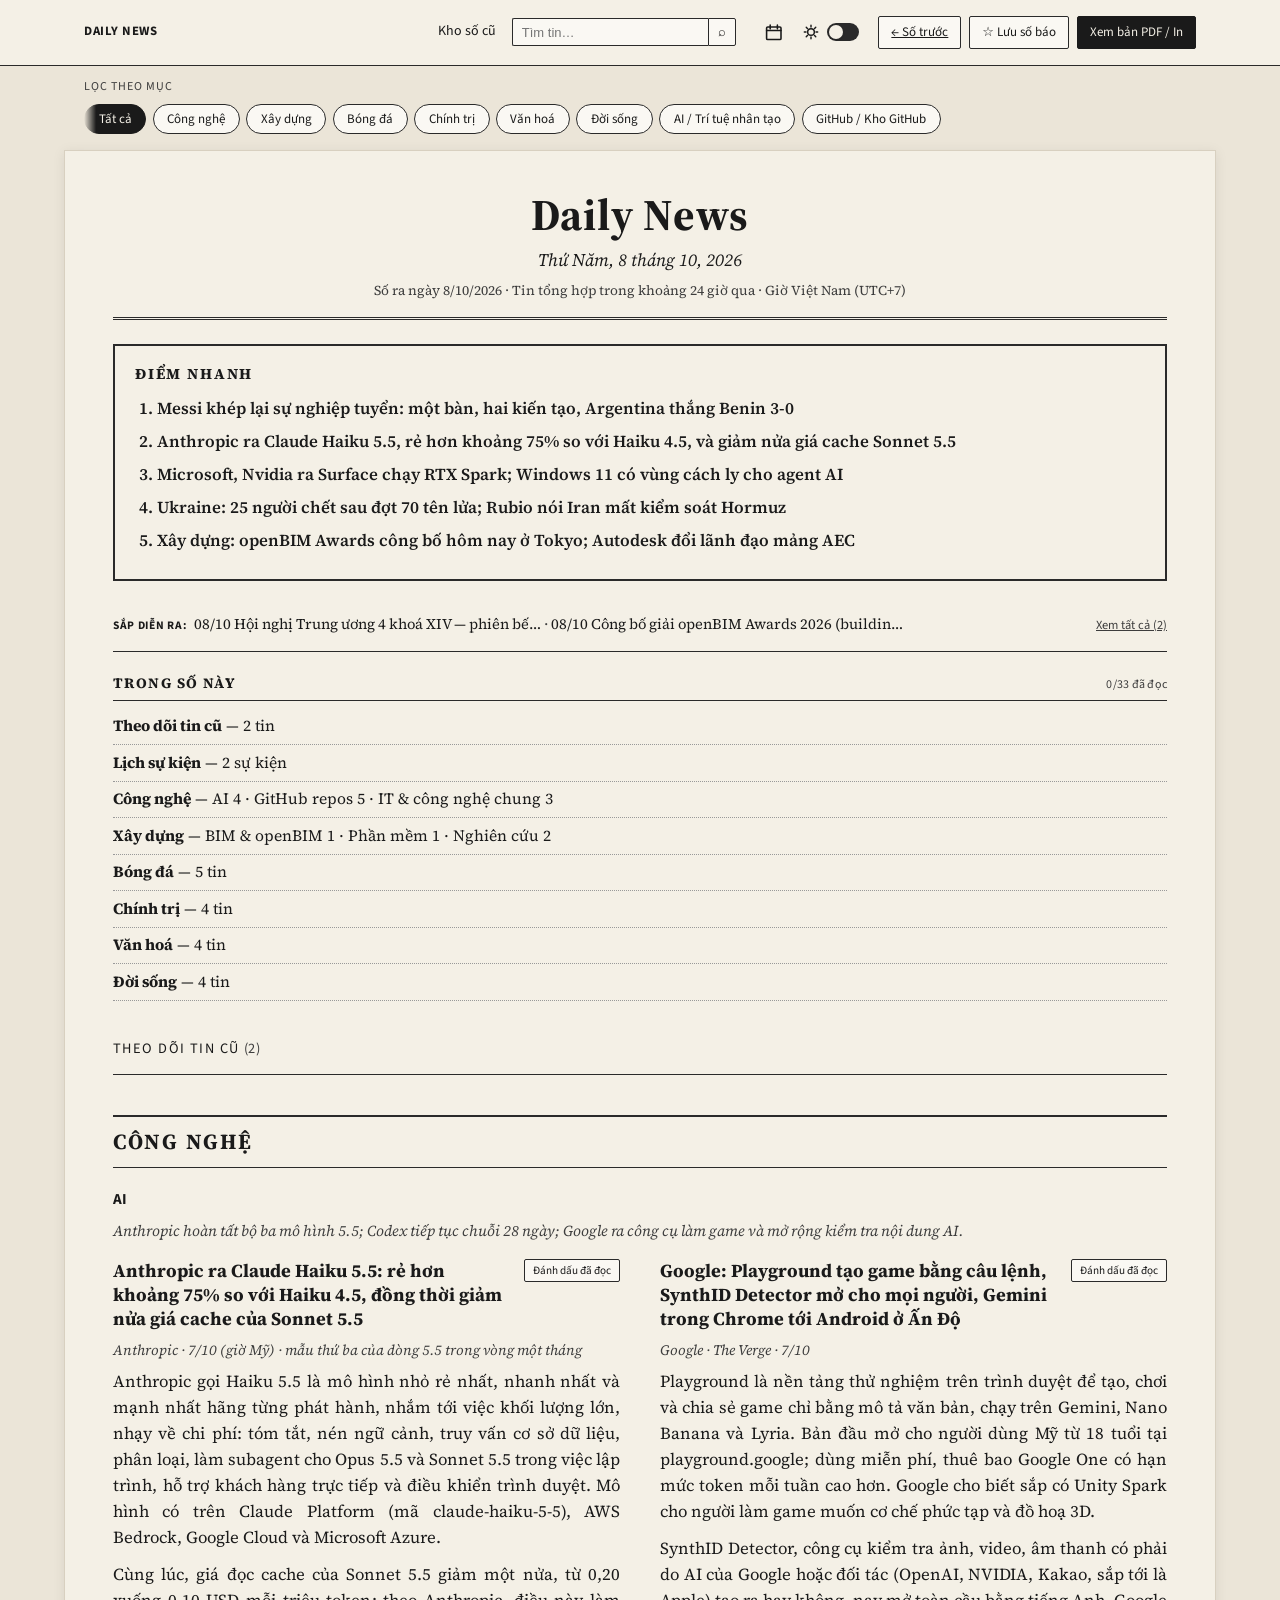
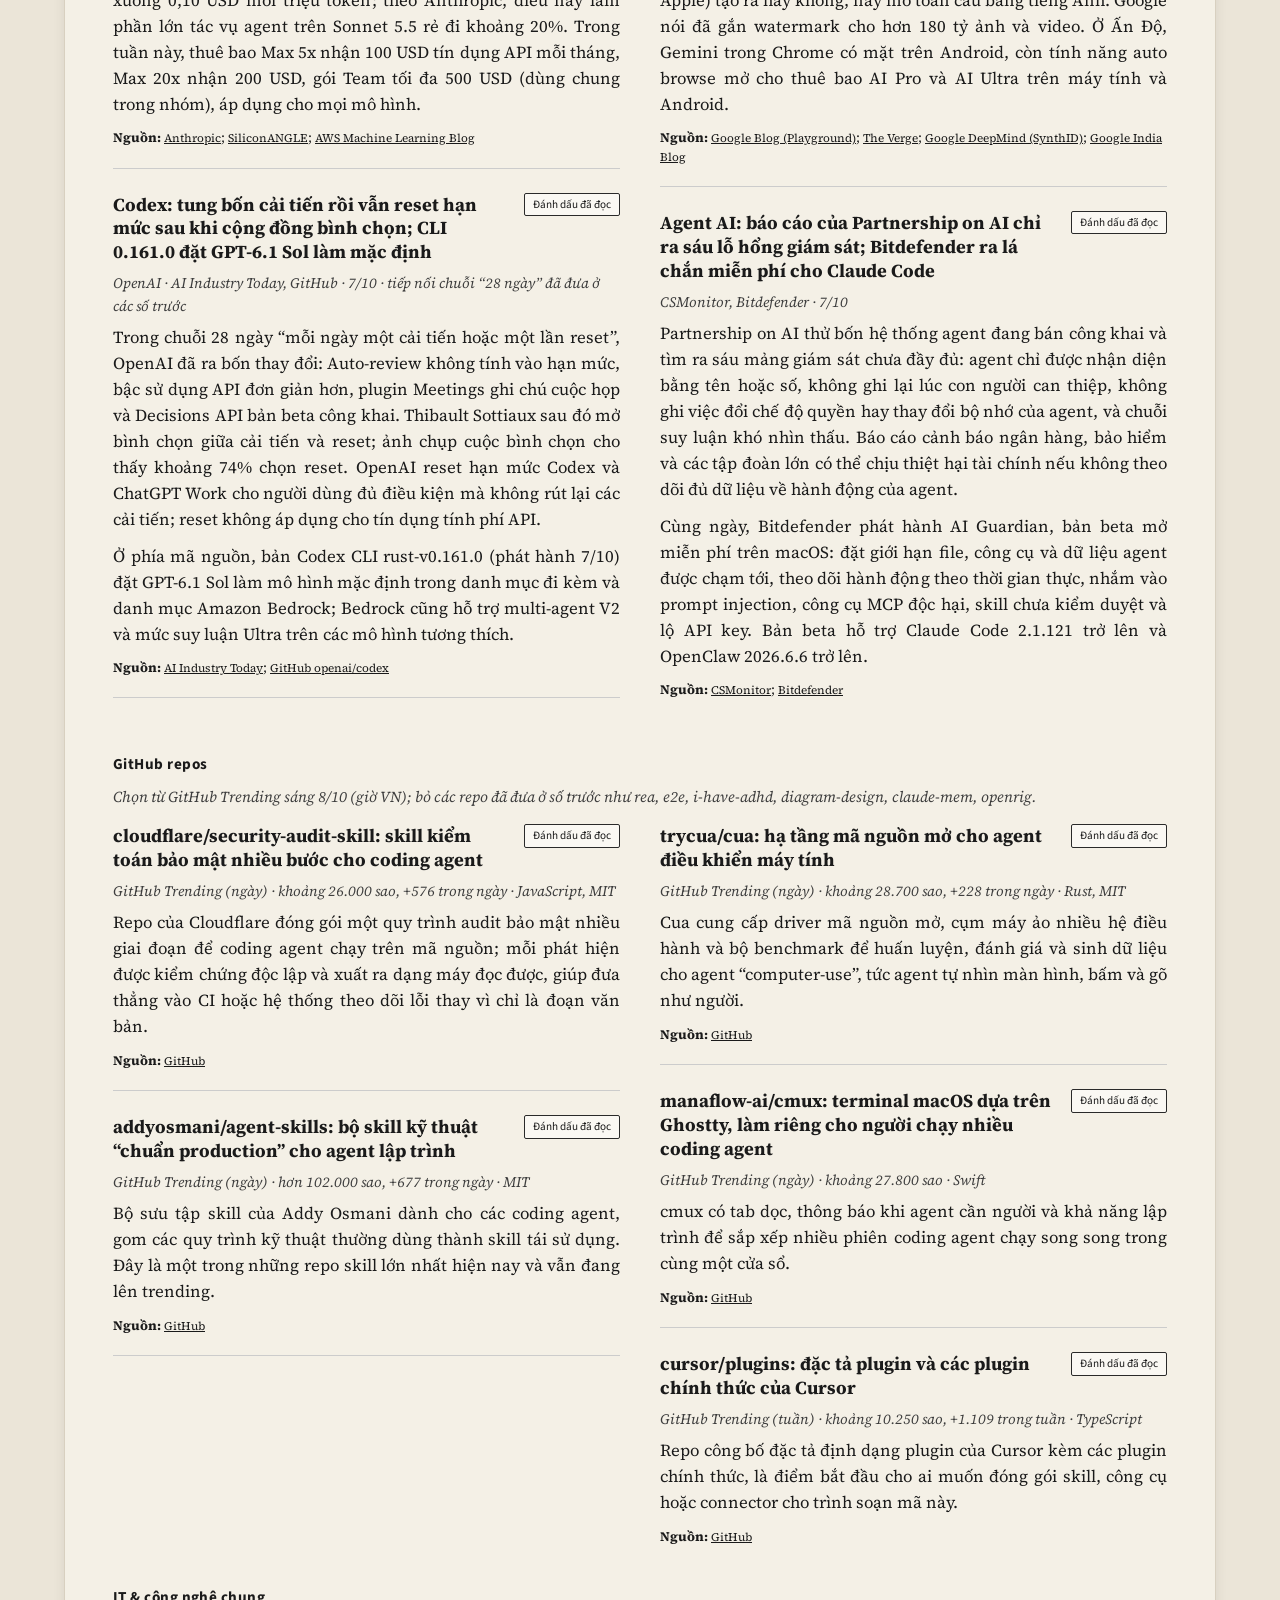
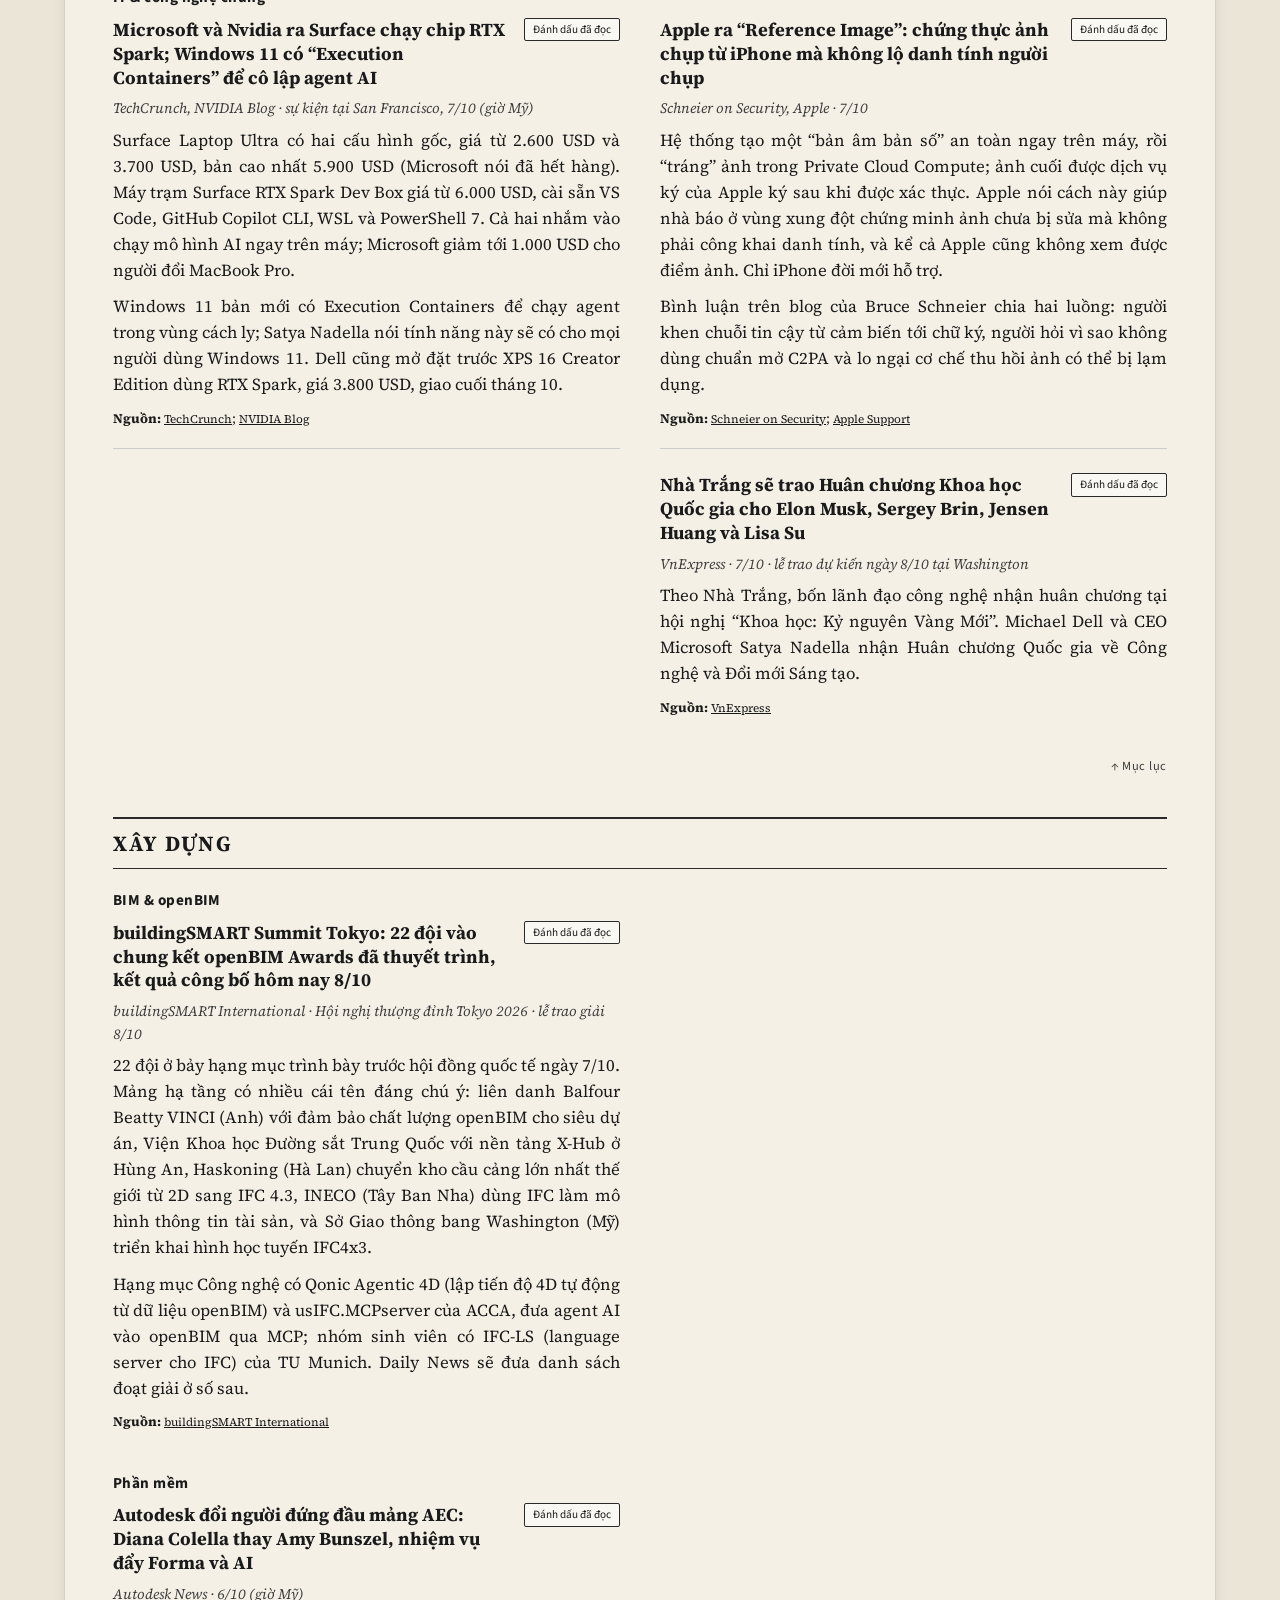
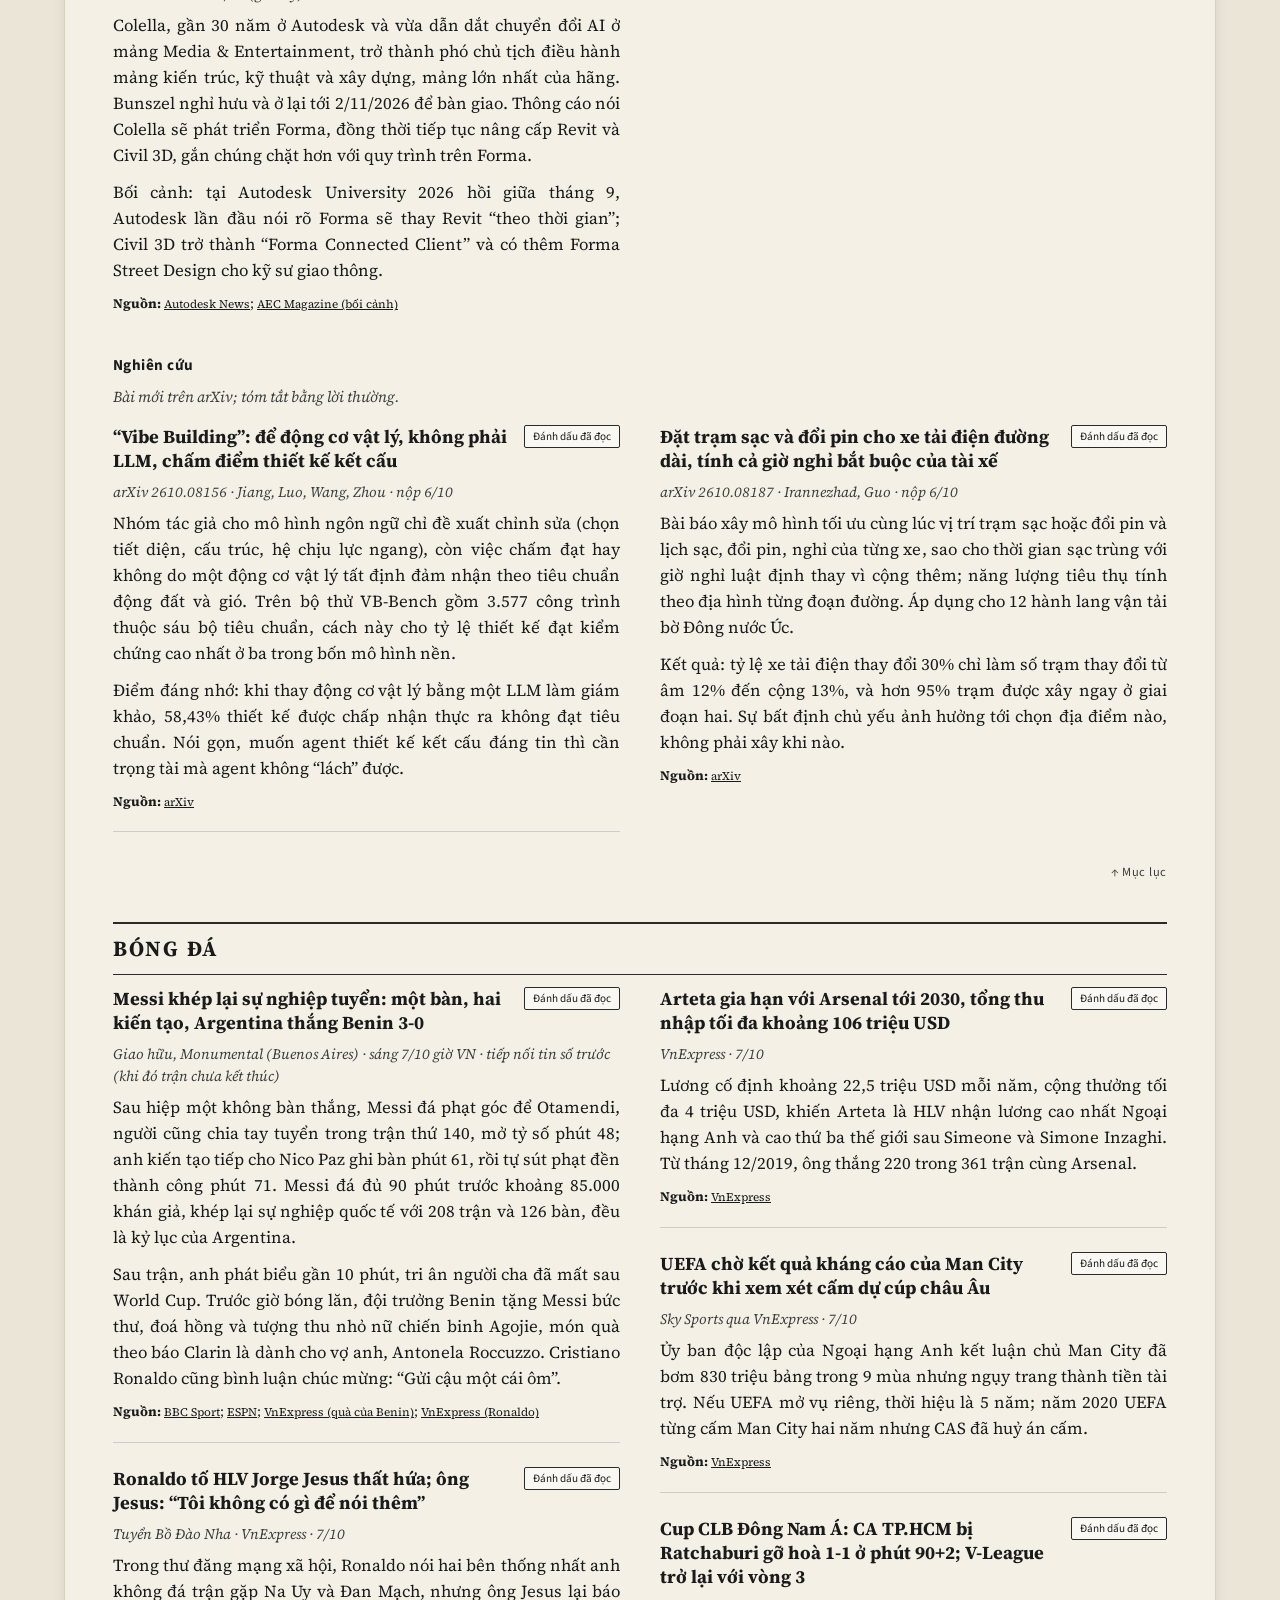
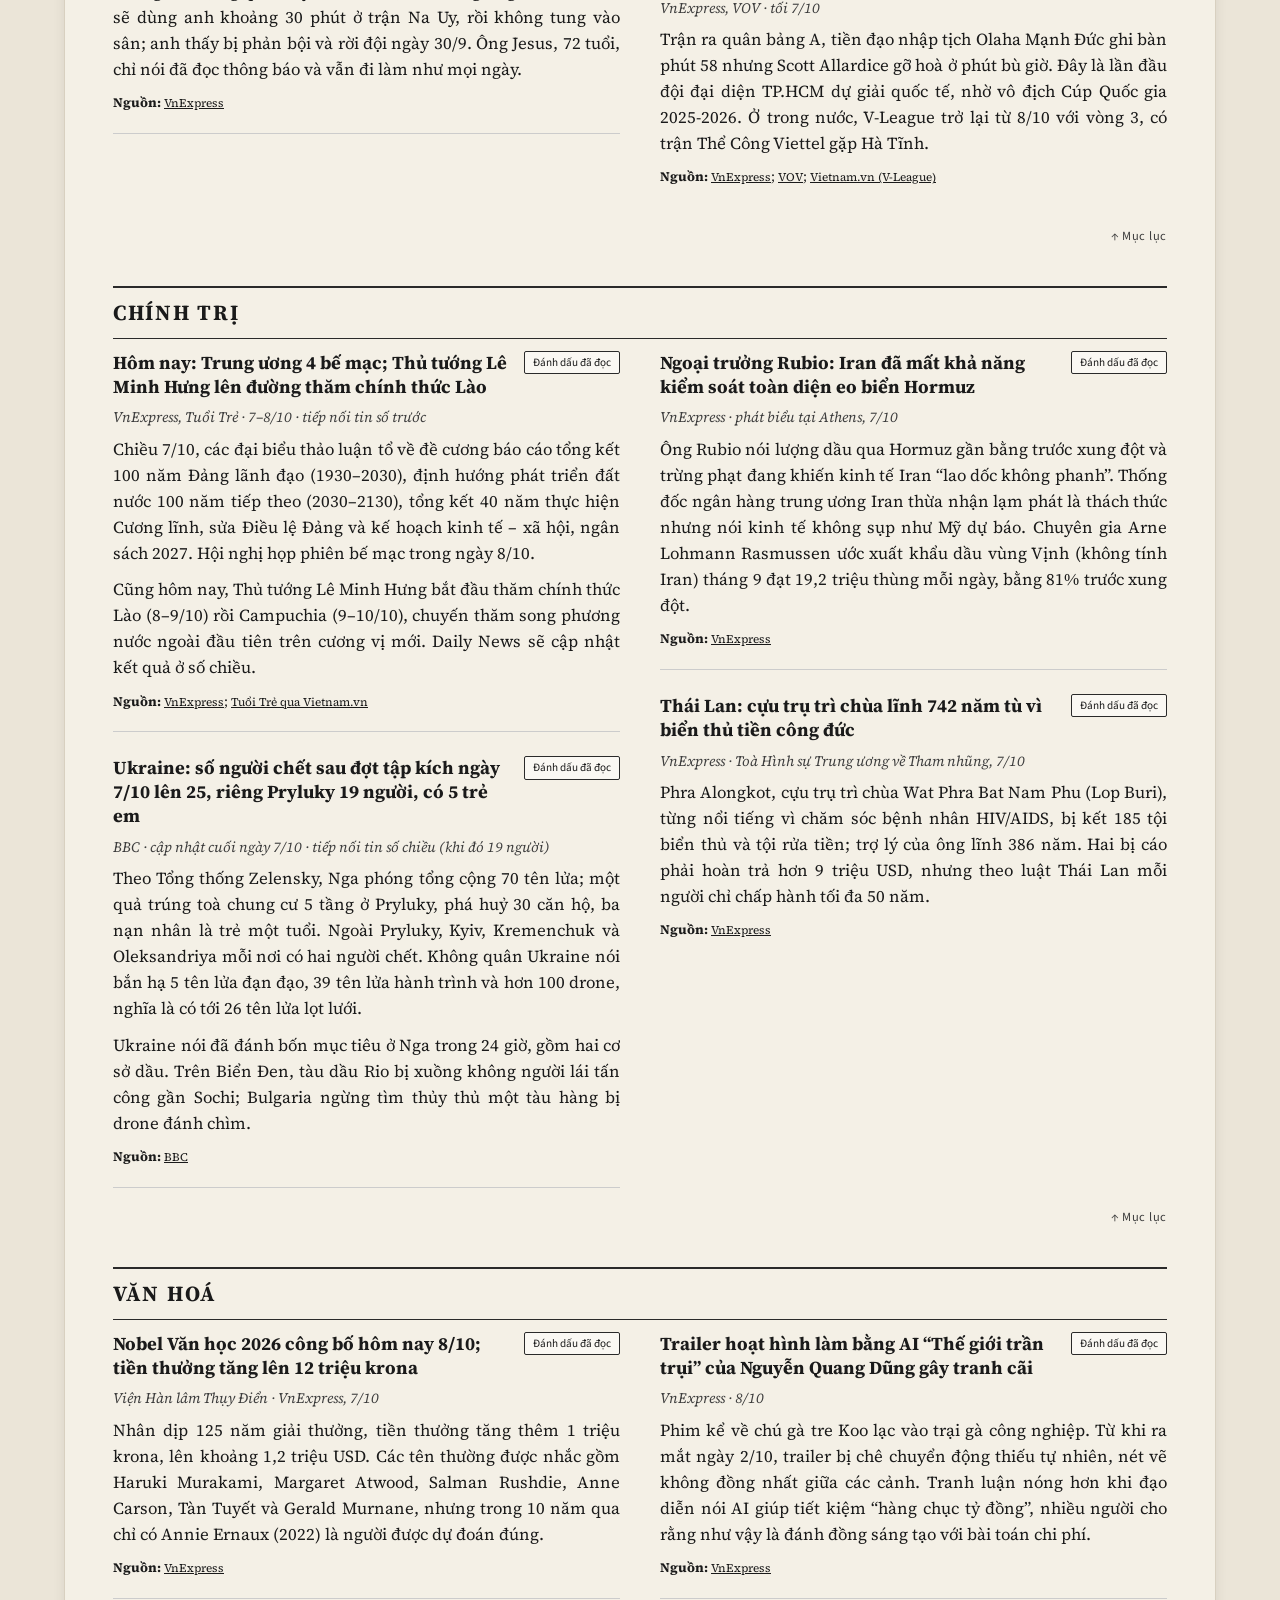
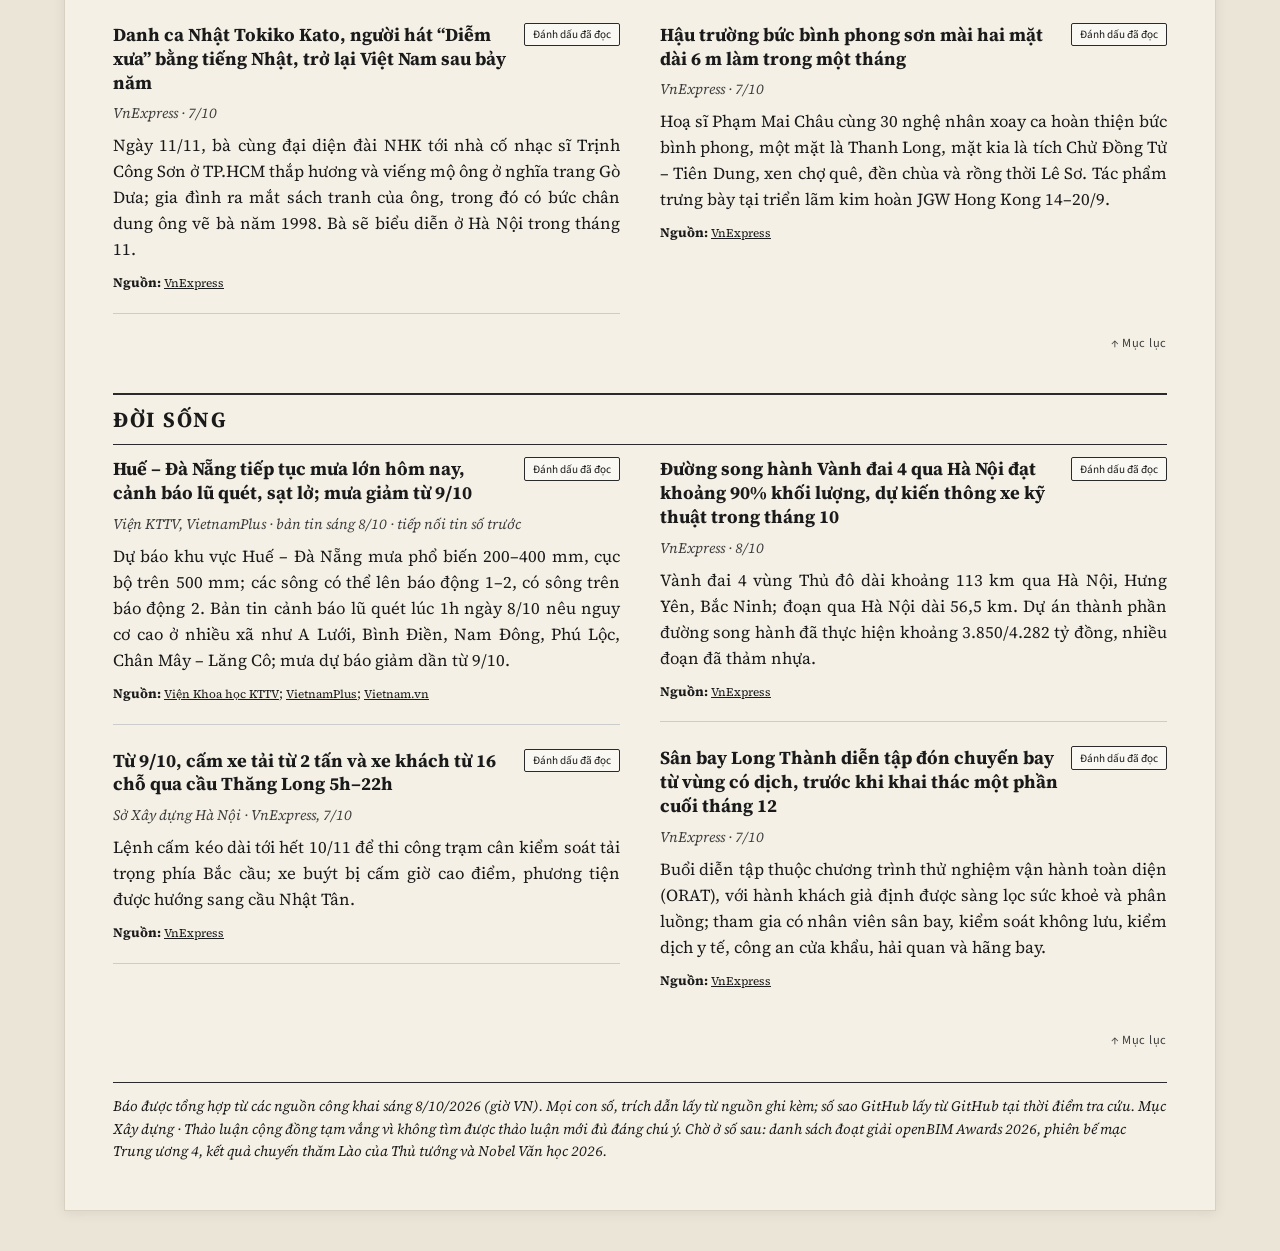
==== commit 9c570f3a: "fix(ui): clean mobile theme toggle with line icons and switch Replace the pill-shaped theme control " ====
--- a/index.html
+++ b/index.html
@@ -34,9 +34,10 @@
         <button type="button" id="btn-calendar" class="icon-btn btn-calendar" hidden aria-label="Lịch sự kiện" title="Lịch sự kiện">
           <svg class="toolbar-icon" viewBox="0 0 24 24" aria-hidden="true" focusable="false"><rect x="4" y="5.5" width="16" height="14" rx="1.25" fill="none" stroke="currentColor" stroke-width="1.75"/><path d="M4 9.5h16M8 3.5v4M16 3.5v4" fill="none" stroke="currentColor" stroke-width="1.75" stroke-linecap="round"/></svg>
         </button>
-        <button type="button" id="btn-theme" class="theme-switch theme-switch--toolbar" aria-label="Đổi giao diện sáng/tối">
-          <span class="theme-icon" aria-hidden="true"></span>
-          <span class="theme-track" aria-hidden="true"><span class="theme-thumb"></span></span>
+        <button type="button" id="btn-theme" class="theme-toggle" aria-label="Đổi giao diện sáng/tối" aria-pressed="false">
+          <svg class="theme-toggle-glyph theme-toggle-glyph--sun" viewBox="0 0 24 24" aria-hidden="true" focusable="false"><circle cx="12" cy="12" r="4" fill="none" stroke="currentColor" stroke-width="1.75"/><path d="M12 4v2M12 18v2M4 12h2M18 12h2M6.3 6.3l1.4 1.4M16.3 16.3l1.4 1.4M6.3 17.7l1.4-1.4M16.3 7.7l1.4-1.4" fill="none" stroke="currentColor" stroke-width="1.75" stroke-linecap="round"/></svg>
+          <svg class="theme-toggle-glyph theme-toggle-glyph--moon" viewBox="0 0 24 24" aria-hidden="true" focusable="false"><path d="M18 14.8A6.8 6.8 0 0 1 9.2 5.2 7.2 7.2 0 1 0 18 14.8Z" fill="none" stroke="currentColor" stroke-width="1.75" stroke-linejoin="round"/></svg>
+          <span class="theme-toggle-track" aria-hidden="true"><span class="theme-toggle-thumb"></span></span>
         </button>
         <button type="button" id="btn-more" class="icon-btn" aria-label="Menu thêm" aria-expanded="false" aria-controls="more-menu">
           <svg class="toolbar-icon" viewBox="0 0 24 24" aria-hidden="true" focusable="false"><path d="M5 7h14M5 12h14M5 17h14" fill="none" stroke="currentColor" stroke-width="1.75" stroke-linecap="round"/></svg>
--- a/css/reader.css
+++ b/css/reader.css
@@ -153,31 +153,87 @@
   background: var(--chip-bg);
 }
 
+.icon-btn:focus {
+  outline: none;
+}
+
 .icon-btn:focus-visible {
   outline: 2px solid var(--accent);
   outline-offset: 1px;
 }
 
-.theme-switch--toolbar {
+button:focus:not(:focus-visible) {
+  outline: none;
+}
+
+.theme-toggle {
+  display: inline-flex;
+  align-items: center;
+  justify-content: center;
+  gap: 0.4rem;
   min-width: 2.75rem;
   min-height: 2.75rem;
-  padding: 0;
+  padding: 0 0.2rem;
   border: none;
   background: transparent;
   border-radius: 2px;
-}
-
-.theme-switch--toolbar:hover {
+  color: inherit;
+  cursor: pointer;
+  flex-shrink: 0;
+  -webkit-tap-highlight-color: transparent;
+}
+
+.theme-toggle:hover {
   background: var(--chip-bg);
 }
 
-.theme-switch--toolbar .theme-icon {
+.theme-toggle:focus {
+  outline: none;
+}
+
+.theme-toggle:focus-visible {
+  outline: 2px solid var(--accent);
+  outline-offset: 2px;
+}
+
+.theme-toggle-glyph {
+  width: 1.25rem;
+  height: 1.25rem;
+  flex-shrink: 0;
+  display: block;
+}
+
+html:not([data-theme="dark"]) .theme-toggle-glyph--moon {
   display: none;
 }
 
-.theme-switch--toolbar .theme-track {
-  width: 2.1rem;
-  height: 1.15rem;
+html[data-theme="dark"] .theme-toggle-glyph--sun {
+  display: none;
+}
+
+.theme-toggle-track {
+  position: relative;
+  width: 2rem;
+  height: 1.125rem;
+  border-radius: 999px;
+  background: var(--rule);
+  flex-shrink: 0;
+}
+
+.theme-toggle-thumb {
+  position: absolute;
+  top: 2px;
+  left: 2px;
+  width: calc(1.125rem - 4px);
+  height: calc(1.125rem - 4px);
+  border-radius: 50%;
+  background: var(--paper);
+  box-shadow: 0 1px 2px rgba(0, 0, 0, 0.18);
+  transition: transform 0.15s ease;
+}
+
+html[data-theme="dark"] .theme-toggle-thumb {
+  transform: translateX(0.875rem);
 }
 
 .search-drawer-close {
@@ -760,58 +816,6 @@
   line-height: 1;
 }
 
-.theme-switch {
-  display: inline-flex;
-  align-items: center;
-  gap: 0.45rem;
-  padding: 0.25rem 0.35rem;
-  border: 1px solid var(--rule);
-  background: var(--chip-bg);
-  border-radius: 999px;
-  line-height: 1;
-}
-
-.theme-switch .theme-icon {
-  display: inline-flex;
-  width: 1.1rem;
-  height: 1.1rem;
-  align-items: center;
-  justify-content: center;
-  font-size: 0.95rem;
-}
-
-.theme-switch .theme-icon::before {
-  content: "☀";
-}
-
-html[data-theme="dark"] .theme-switch .theme-icon::before {
-  content: "☾";
-}
-
-.theme-switch .theme-track {
-  position: relative;
-  width: 2.1rem;
-  height: 1.15rem;
-  border-radius: 999px;
-  background: var(--rule);
-  flex-shrink: 0;
-}
-
-.theme-switch .theme-thumb {
-  position: absolute;
-  top: 2px;
-  left: 2px;
-  width: calc(1.15rem - 4px);
-  height: calc(1.15rem - 4px);
-  border-radius: 50%;
-  background: var(--paper);
-  box-shadow: 0 1px 2px rgba(0, 0, 0, 0.2);
-  transition: transform 0.15s ease;
-}
-
-html[data-theme="dark"] .theme-switch .theme-thumb {
-  transform: translateX(0.95rem);
-}
 
 .search-panel {
   position: absolute;
@@ -1013,7 +1017,7 @@
     margin-right: 0;
     flex: 1 1 auto;
     min-width: 0;
-    max-width: calc(100% - 11.5rem);
+    max-width: calc(100% - 13rem);
     font-size: 0.78rem;
     overflow: hidden;
     text-overflow: ellipsis;
@@ -1023,7 +1027,7 @@
   .site-bar-tools {
     flex-shrink: 0;
     margin-left: 0;
-    max-width: 11.5rem;
+    max-width: 13rem;
   }
 
   .site-nav-desktop {
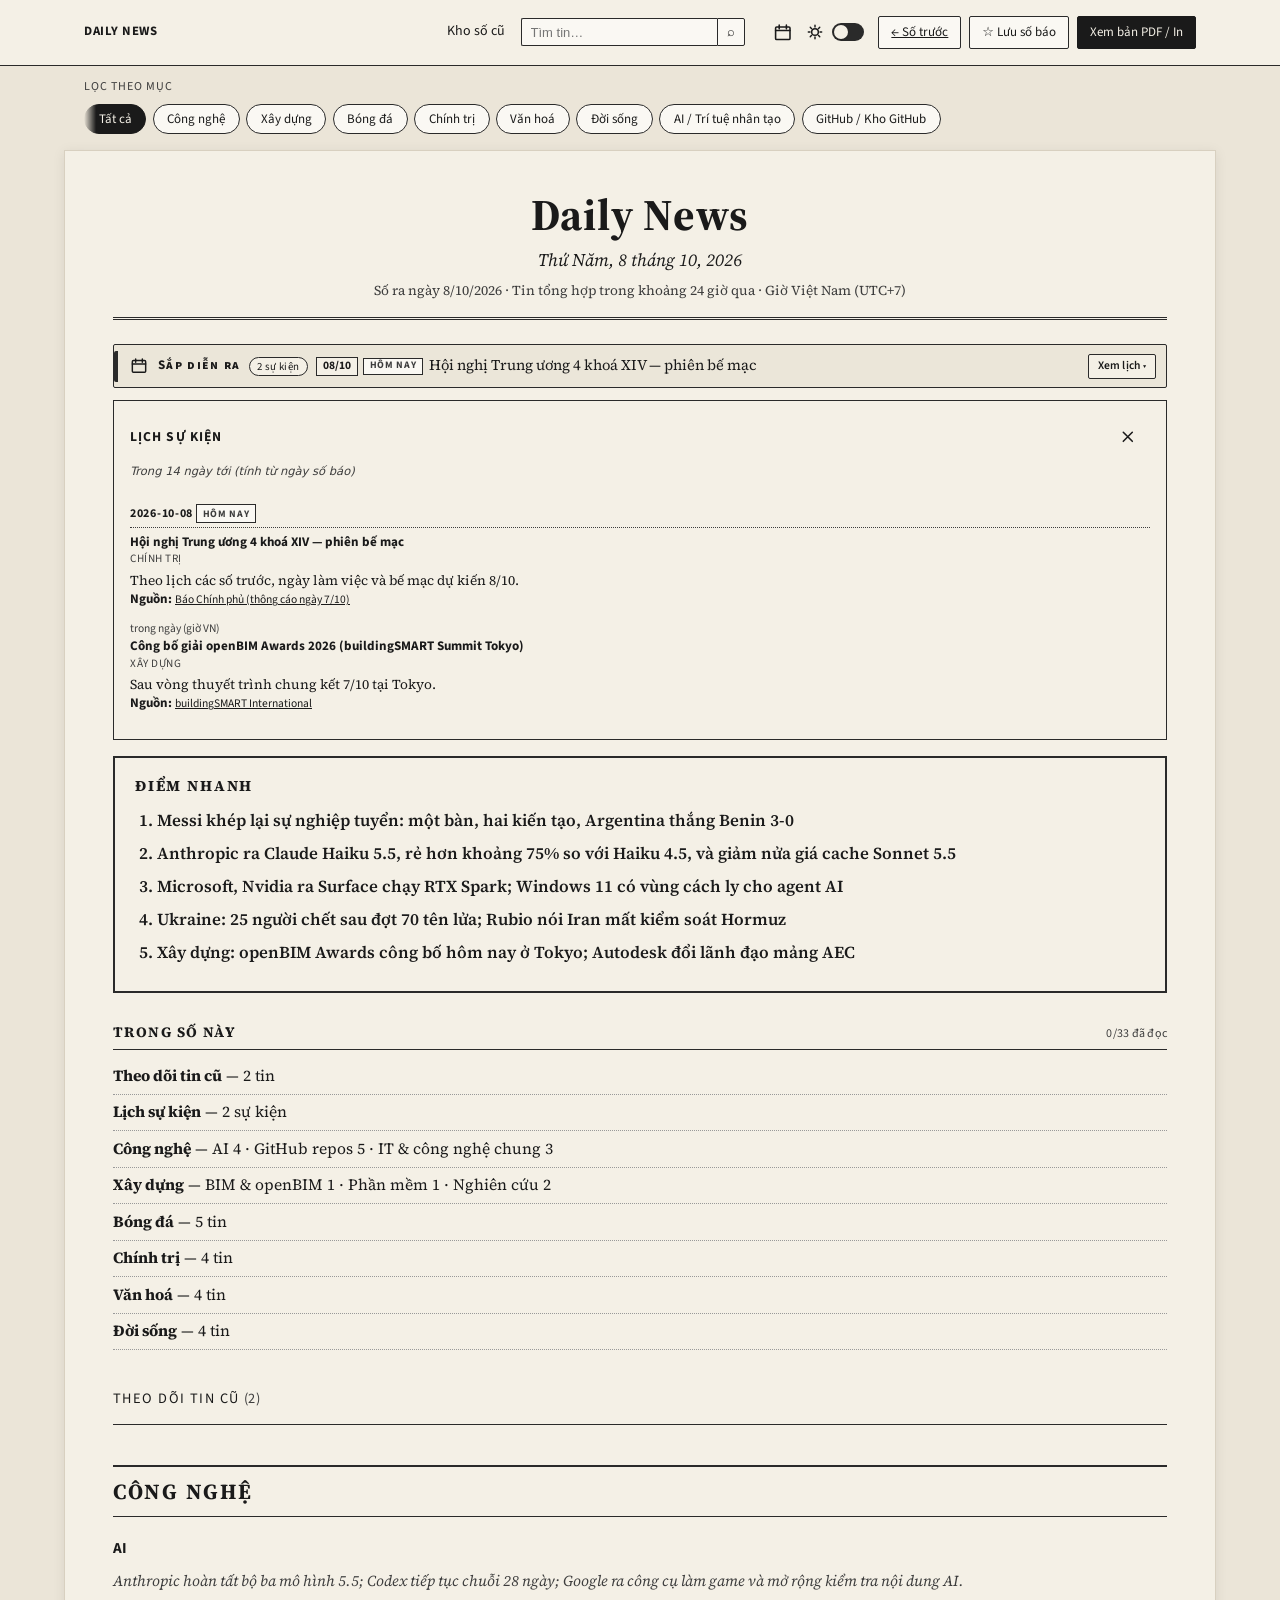
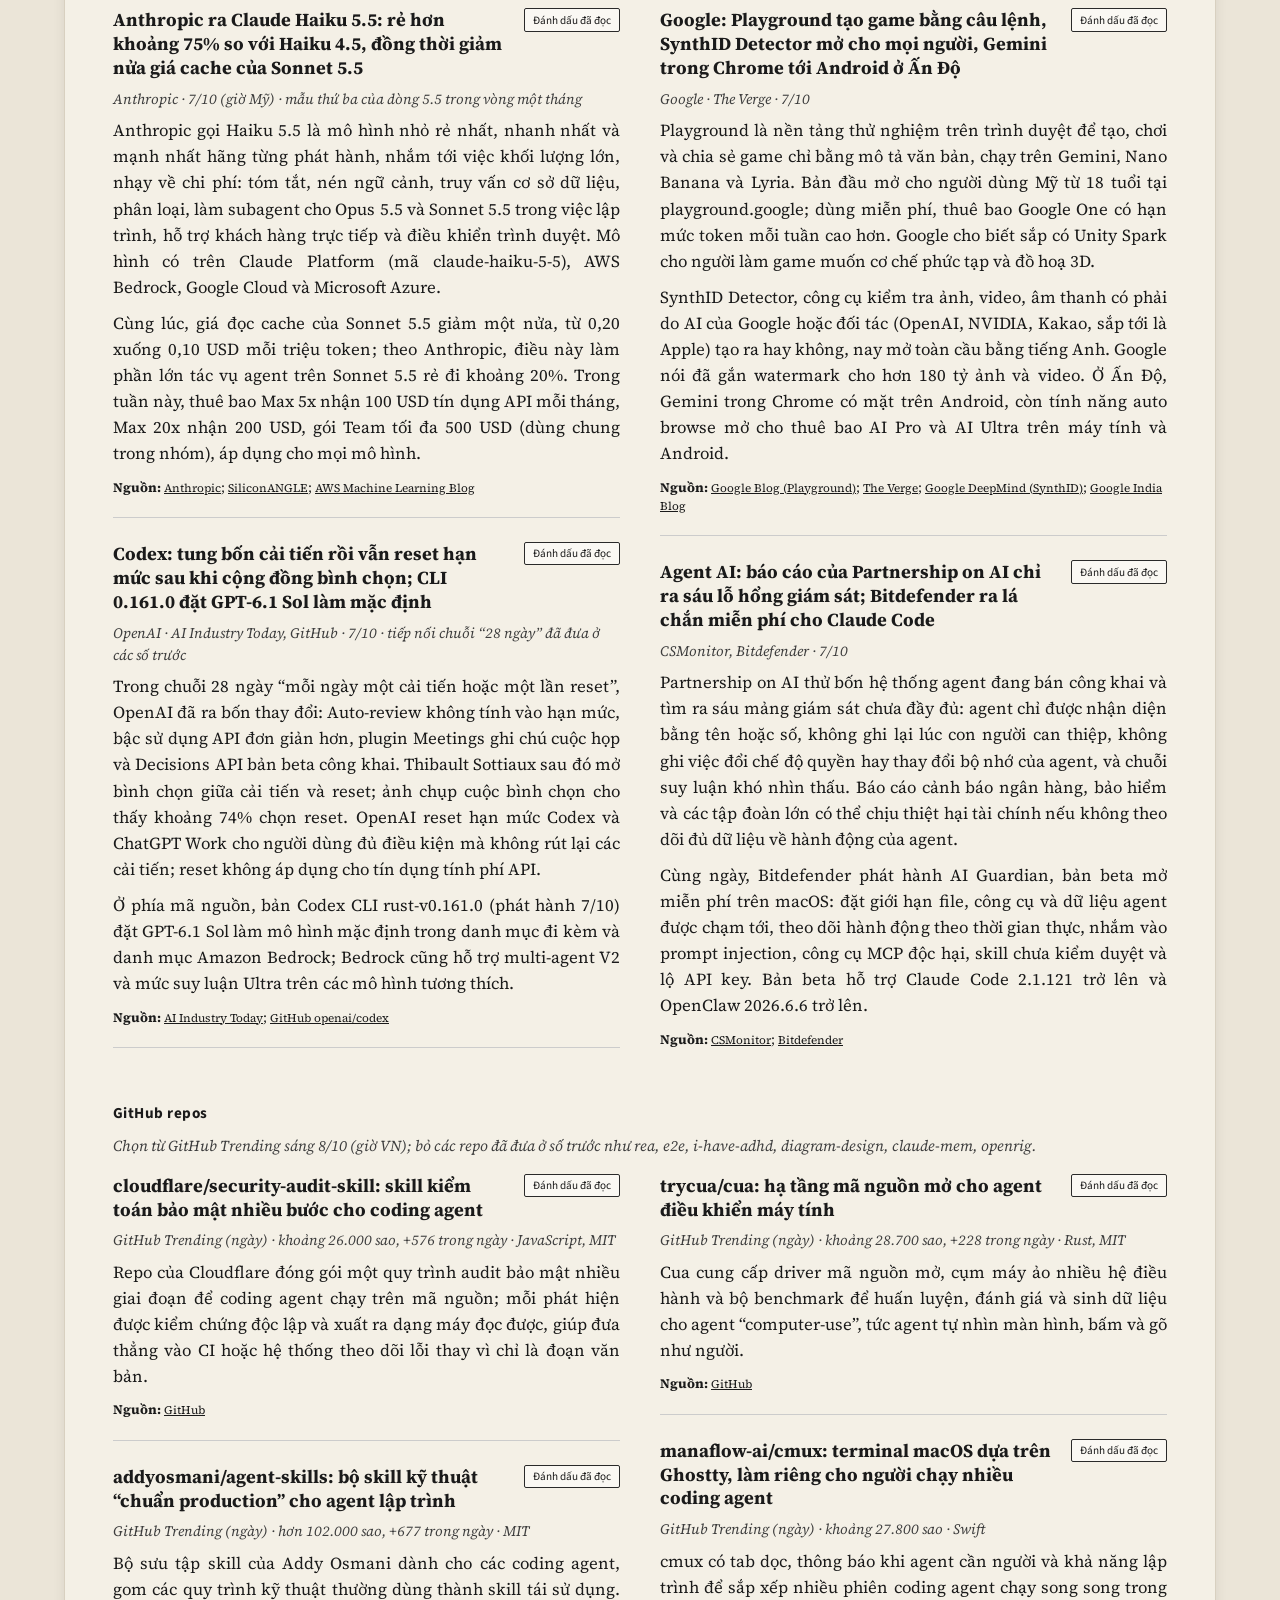
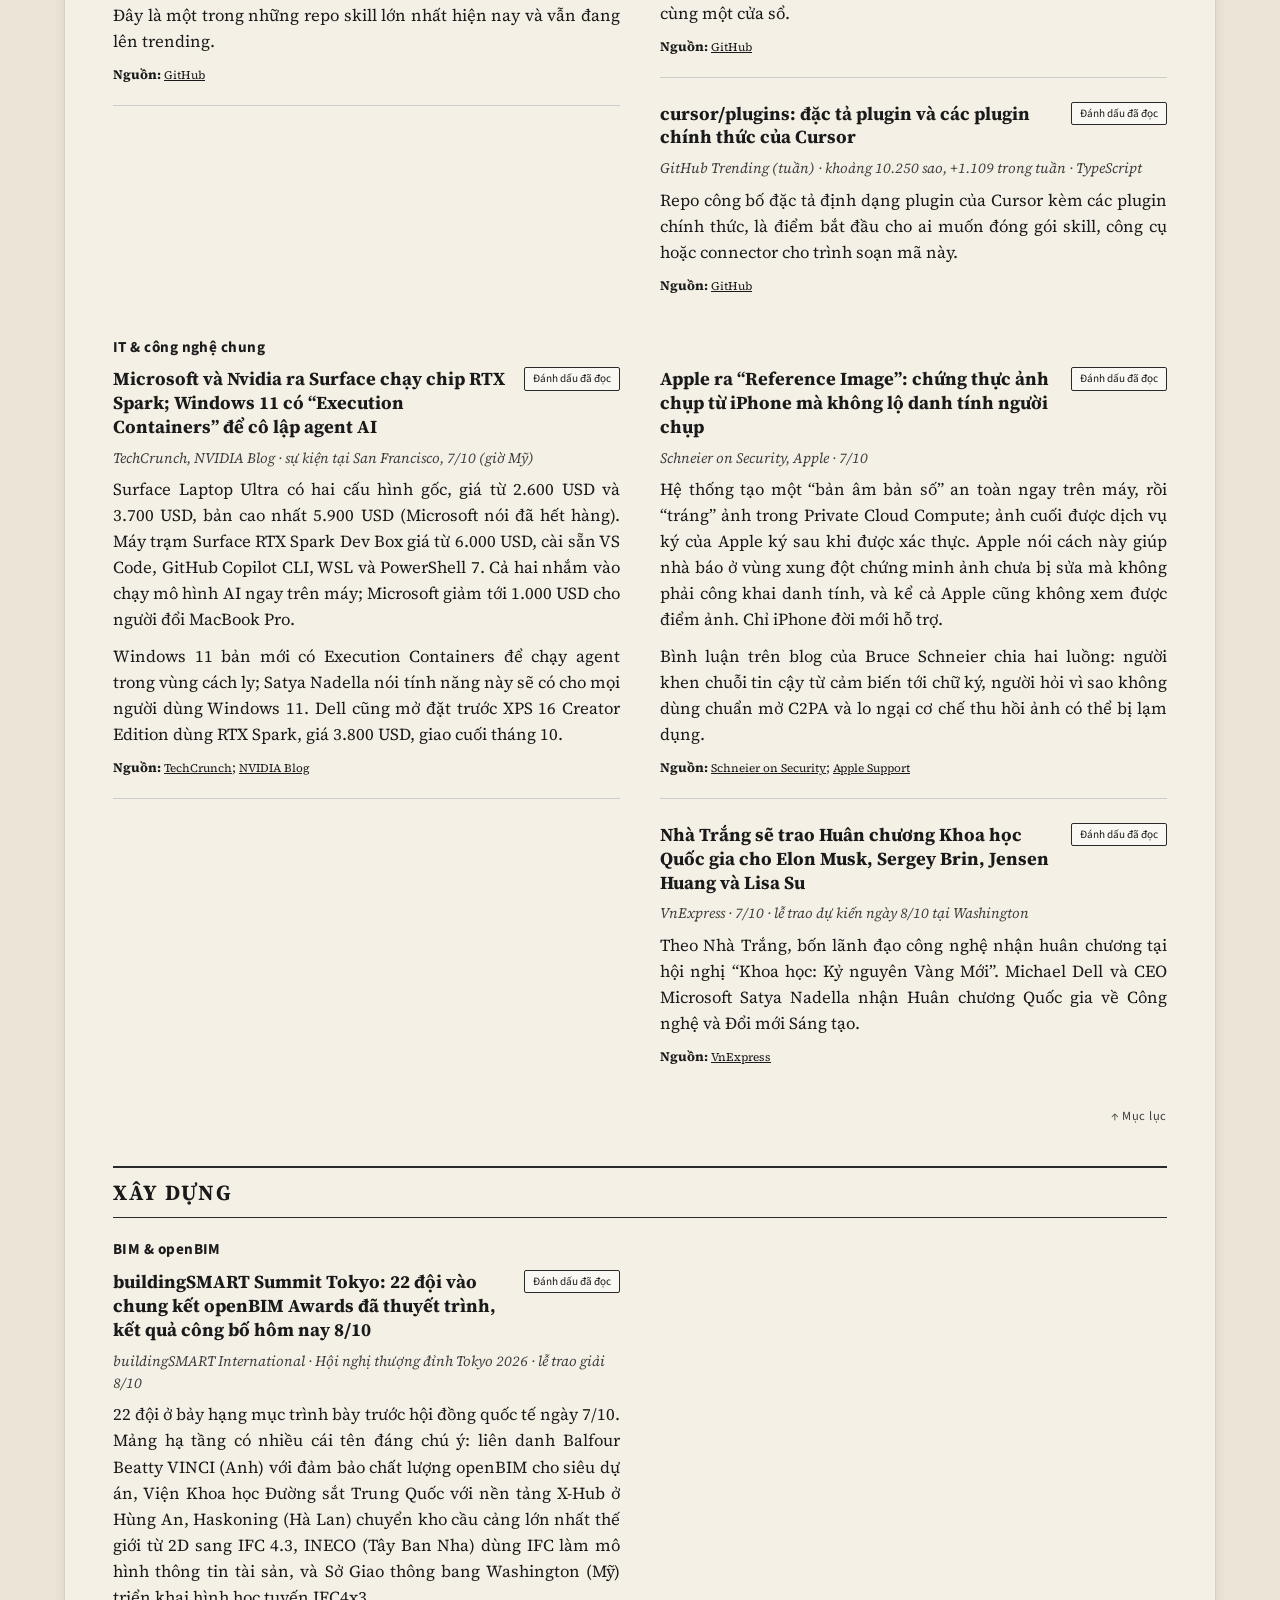
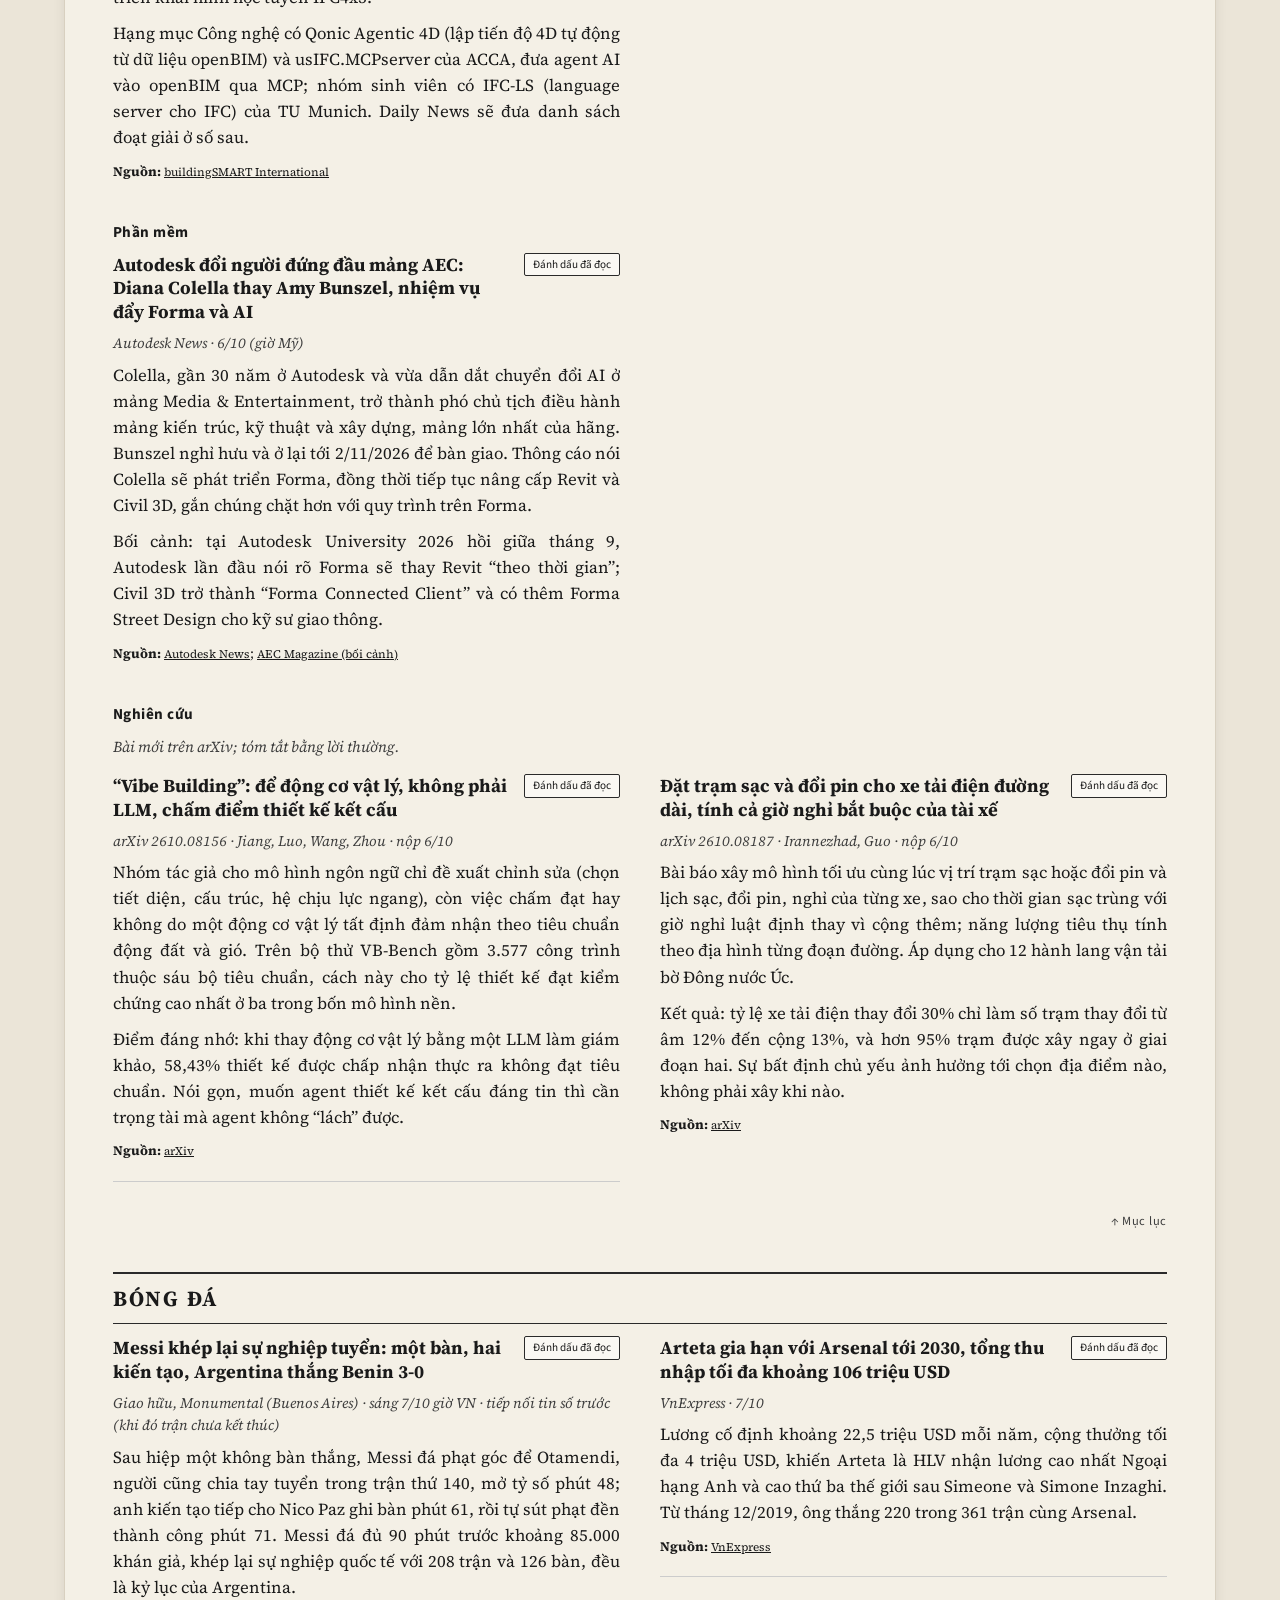
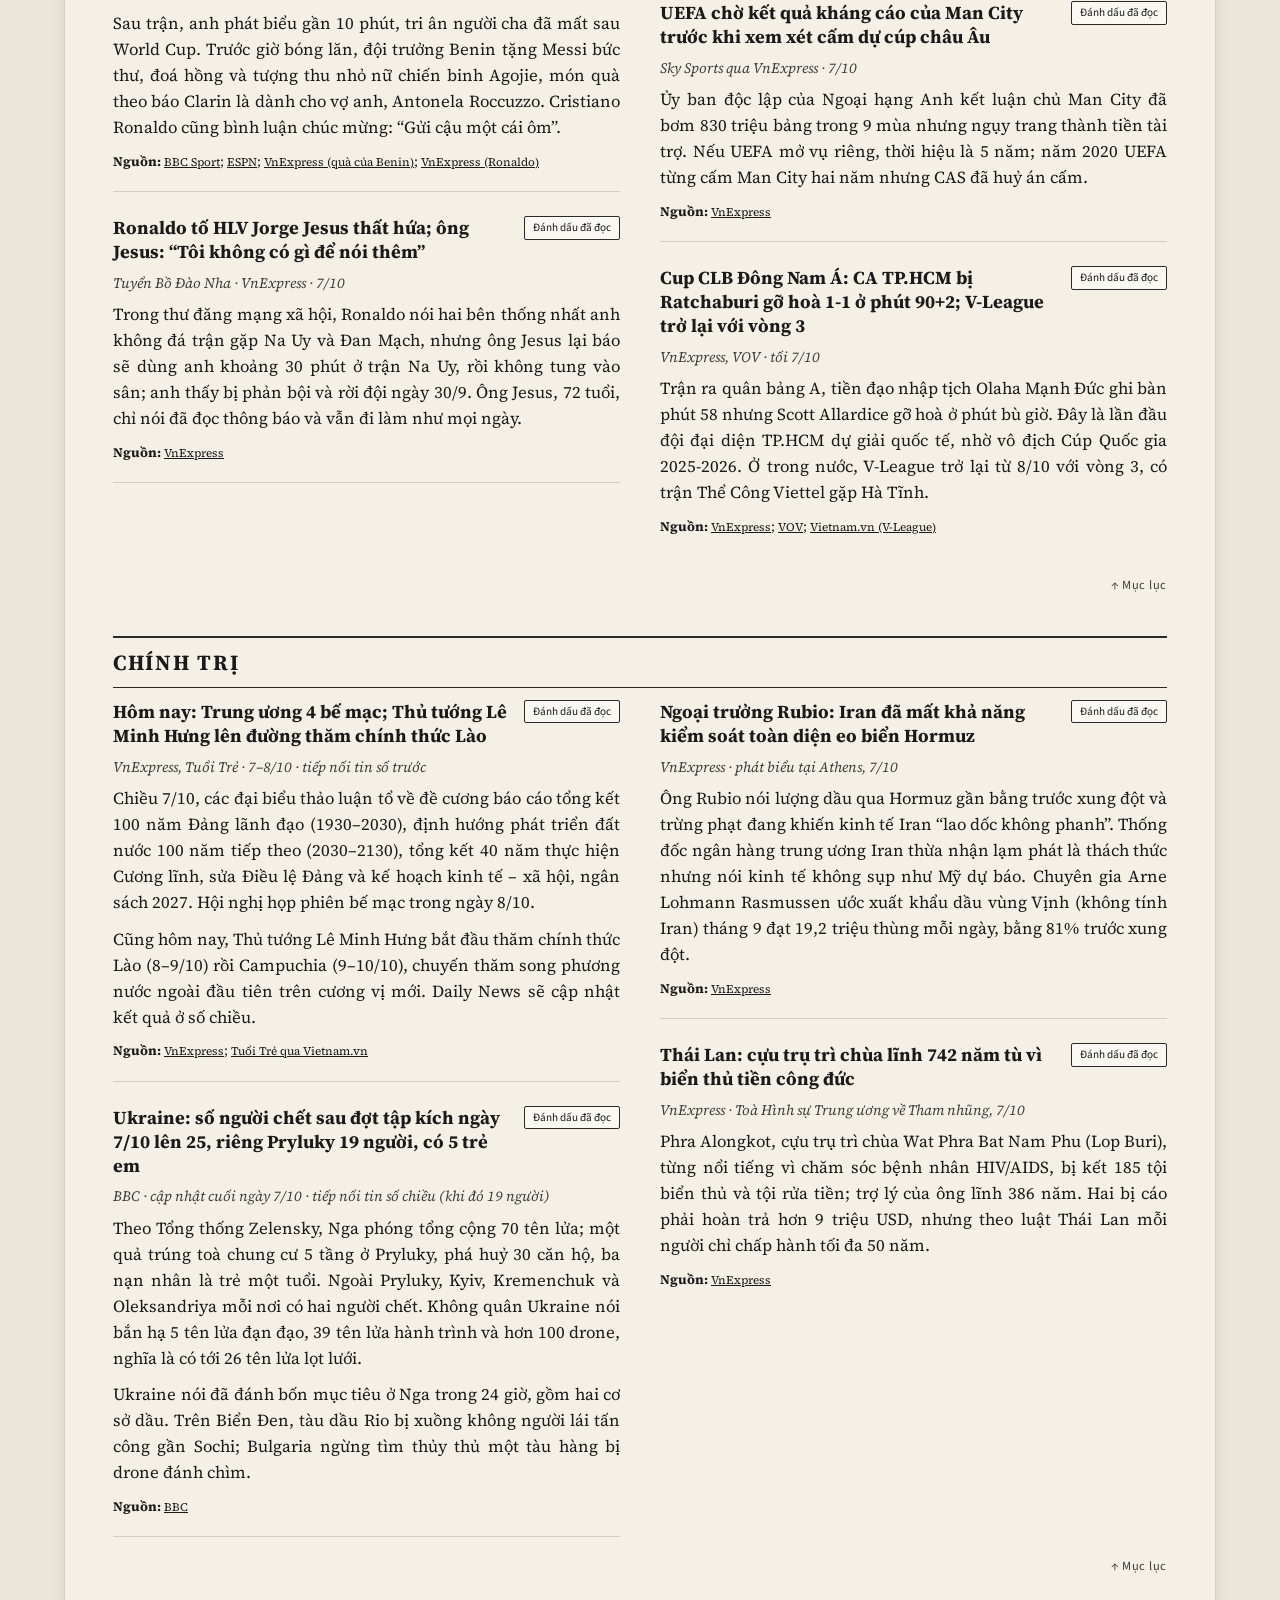
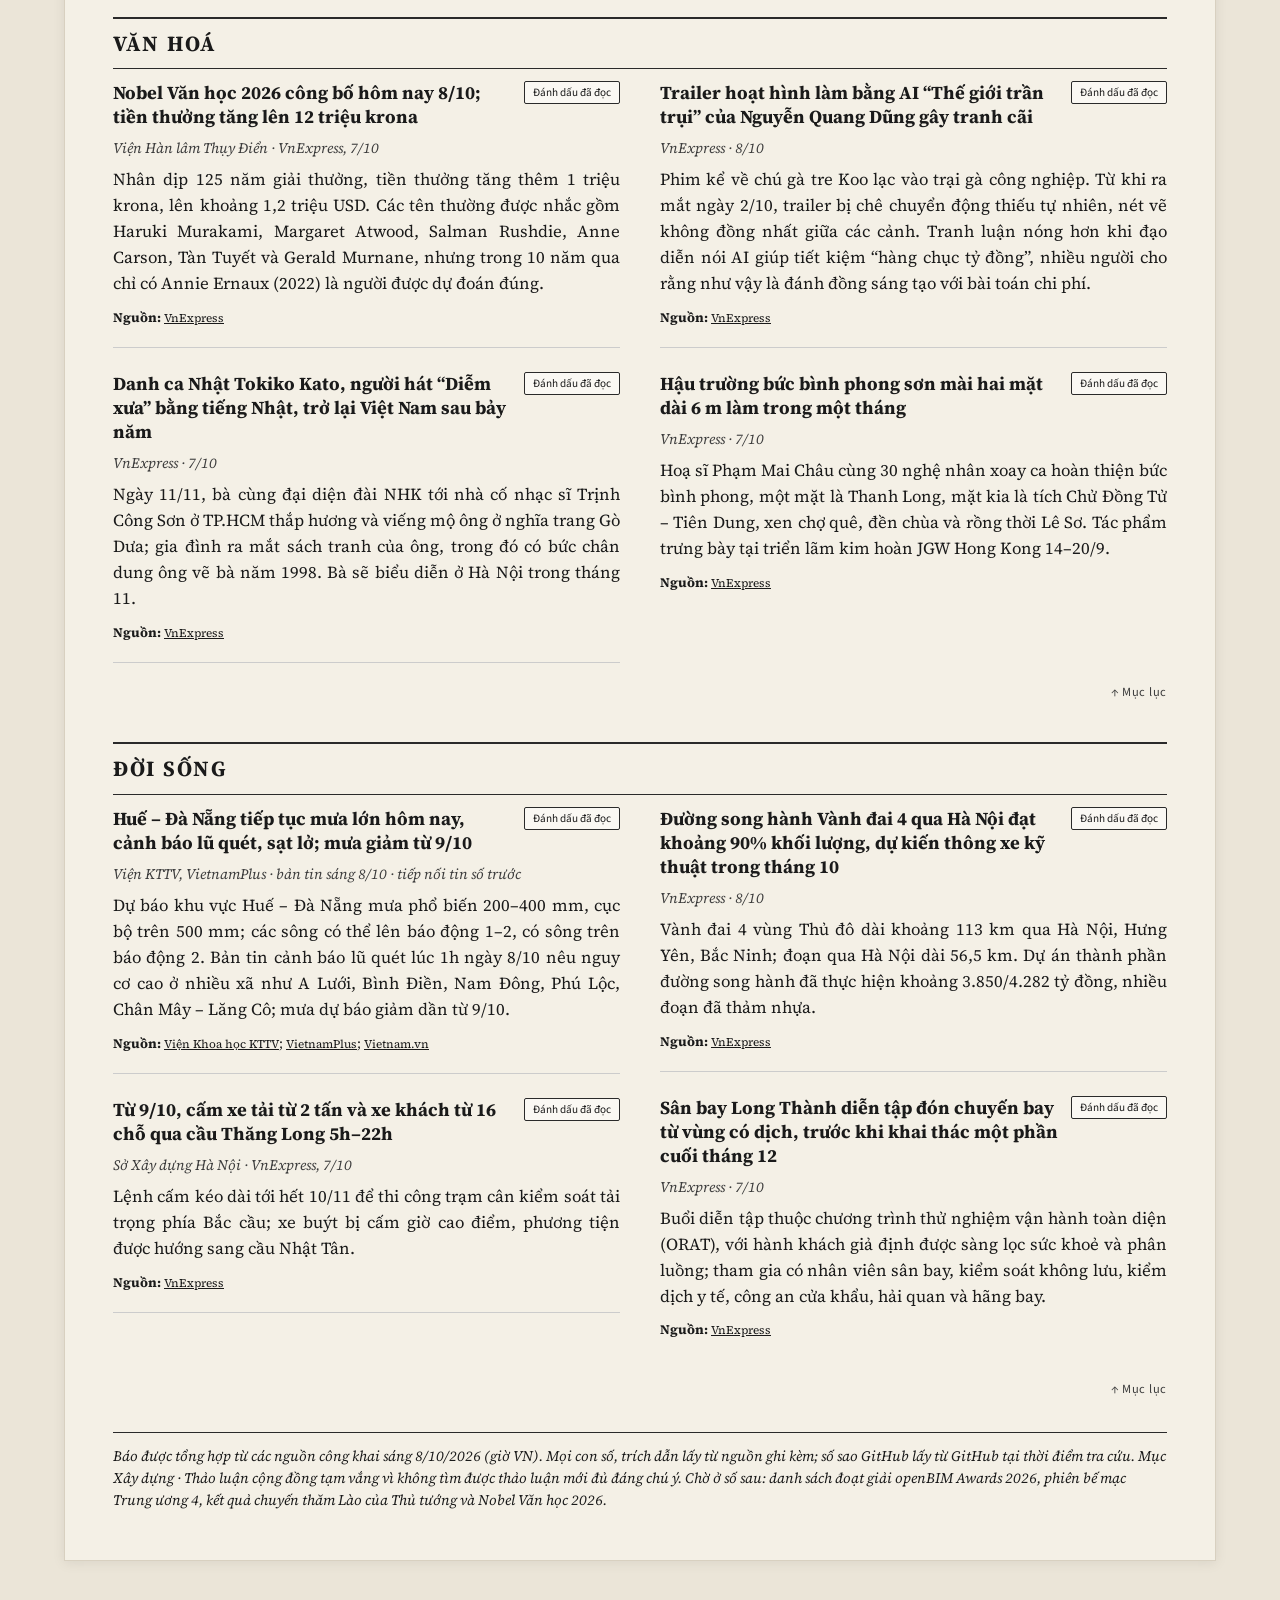
==== commit 45d39dd4: "fix(pages): cache-bust assets and prominent calendar teaser bar Rewrite css/js query params on deplo" ====
--- a/index.html
+++ b/index.html
@@ -29,18 +29,18 @@
       <a class="brand" href="index.html">Daily News</a>
       <div class="site-bar-tools" aria-label="Công cụ">
         <button type="button" id="btn-search-open" class="icon-btn" aria-label="Tìm kiếm" aria-expanded="false" aria-controls="search-wrap">
-          <svg class="toolbar-icon" viewBox="0 0 24 24" aria-hidden="true" focusable="false"><circle cx="10.5" cy="10.5" r="6.25" fill="none" stroke="currentColor" stroke-width="1.75"/><path d="M15.2 15.2 20 20" fill="none" stroke="currentColor" stroke-width="1.75" stroke-linecap="round"/></svg>
+          <svg class="toolbar-icon" width="20" height="20" viewBox="0 0 24 24" aria-hidden="true" focusable="false"><circle cx="10.5" cy="10.5" r="6.25" fill="none" stroke="currentColor" stroke-width="1.75"/><path d="M15.2 15.2 20 20" fill="none" stroke="currentColor" stroke-width="1.75" stroke-linecap="round"/></svg>
         </button>
         <button type="button" id="btn-calendar" class="icon-btn btn-calendar" hidden aria-label="Lịch sự kiện" title="Lịch sự kiện">
-          <svg class="toolbar-icon" viewBox="0 0 24 24" aria-hidden="true" focusable="false"><rect x="4" y="5.5" width="16" height="14" rx="1.25" fill="none" stroke="currentColor" stroke-width="1.75"/><path d="M4 9.5h16M8 3.5v4M16 3.5v4" fill="none" stroke="currentColor" stroke-width="1.75" stroke-linecap="round"/></svg>
+          <svg class="toolbar-icon" width="20" height="20" viewBox="0 0 24 24" aria-hidden="true" focusable="false"><rect x="4" y="5.5" width="16" height="14" rx="1.25" fill="none" stroke="currentColor" stroke-width="1.75"/><path d="M4 9.5h16M8 3.5v4M16 3.5v4" fill="none" stroke="currentColor" stroke-width="1.75" stroke-linecap="round"/></svg>
         </button>
         <button type="button" id="btn-theme" class="theme-toggle" aria-label="Đổi giao diện sáng/tối" aria-pressed="false">
-          <svg class="theme-toggle-glyph theme-toggle-glyph--sun" viewBox="0 0 24 24" aria-hidden="true" focusable="false"><circle cx="12" cy="12" r="4" fill="none" stroke="currentColor" stroke-width="1.75"/><path d="M12 4v2M12 18v2M4 12h2M18 12h2M6.3 6.3l1.4 1.4M16.3 16.3l1.4 1.4M6.3 17.7l1.4-1.4M16.3 7.7l1.4-1.4" fill="none" stroke="currentColor" stroke-width="1.75" stroke-linecap="round"/></svg>
-          <svg class="theme-toggle-glyph theme-toggle-glyph--moon" viewBox="0 0 24 24" aria-hidden="true" focusable="false"><path d="M18 14.8A6.8 6.8 0 0 1 9.2 5.2 7.2 7.2 0 1 0 18 14.8Z" fill="none" stroke="currentColor" stroke-width="1.75" stroke-linejoin="round"/></svg>
+          <svg class="theme-toggle-glyph theme-toggle-glyph--sun" width="20" height="20" viewBox="0 0 24 24" aria-hidden="true" focusable="false"><circle cx="12" cy="12" r="4" fill="none" stroke="currentColor" stroke-width="1.75"/><path d="M12 4v2M12 18v2M4 12h2M18 12h2M6.3 6.3l1.4 1.4M16.3 16.3l1.4 1.4M6.3 17.7l1.4-1.4M16.3 7.7l1.4-1.4" fill="none" stroke="currentColor" stroke-width="1.75" stroke-linecap="round"/></svg>
+          <svg class="theme-toggle-glyph theme-toggle-glyph--moon" width="20" height="20" viewBox="0 0 24 24" aria-hidden="true" focusable="false"><path d="M18 14.8A6.8 6.8 0 0 1 9.2 5.2 7.2 7.2 0 1 0 18 14.8Z" fill="none" stroke="currentColor" stroke-width="1.75" stroke-linejoin="round"/></svg>
           <span class="theme-toggle-track" aria-hidden="true"><span class="theme-toggle-thumb"></span></span>
         </button>
         <button type="button" id="btn-more" class="icon-btn" aria-label="Menu thêm" aria-expanded="false" aria-controls="more-menu">
-          <svg class="toolbar-icon" viewBox="0 0 24 24" aria-hidden="true" focusable="false"><path d="M5 7h14M5 12h14M5 17h14" fill="none" stroke="currentColor" stroke-width="1.75" stroke-linecap="round"/></svg>
+          <svg class="toolbar-icon" width="20" height="20" viewBox="0 0 24 24" aria-hidden="true" focusable="false"><path d="M5 7h14M5 12h14M5 17h14" fill="none" stroke="currentColor" stroke-width="1.75" stroke-linecap="round"/></svg>
         </button>
       </div>
       <nav class="site-nav-desktop" aria-label="Điều hướng">
@@ -52,7 +52,7 @@
           <input type="search" id="search-input" name="q" placeholder="Tìm tin…" autocomplete="off" enterkeyhint="search" aria-controls="search-panel" aria-expanded="false">
           <button type="submit" class="search-submit" aria-label="Tìm">⌕</button>
           <button type="button" id="search-drawer-close" class="search-drawer-close icon-btn" aria-label="Đóng tìm kiếm">
-            <svg class="toolbar-icon" viewBox="0 0 24 24" aria-hidden="true" focusable="false"><path d="m7 7 10 10M17 7 7 17" fill="none" stroke="currentColor" stroke-width="1.75" stroke-linecap="round"/></svg>
+            <svg class="toolbar-icon" width="20" height="20" viewBox="0 0 24 24" aria-hidden="true" focusable="false"><path d="m7 7 10 10M17 7 7 17" fill="none" stroke="currentColor" stroke-width="1.75" stroke-linecap="round"/></svg>
           </button>
         </form>
         <div id="search-panel" class="search-panel" hidden>
--- a/css/reader.css
+++ b/css/reader.css
@@ -10,6 +10,8 @@
   --sheet-border: #d8d0c0;
   --mark-bg: #fff3a8;
   --read-dim: 0.72;
+  --calendar-teaser-bg: #ebe6d9;
+  --calendar-teaser-hover: #e3dccf;
   --max-width: 72rem;
   --serif: "Source Serif 4", "Noto Serif", "Times New Roman", serif;
   --sans: "Source Sans 3", system-ui, sans-serif;
@@ -29,6 +31,8 @@
   --sheet-border: #35312c;
   --mark-bg: #4a4030;
   --read-dim: 0.68;
+  --calendar-teaser-bg: #2e2a24;
+  --calendar-teaser-hover: #353028;
 }
 
 *,
@@ -168,18 +172,27 @@
 
 .theme-toggle {
   display: inline-flex;
+  flex-direction: row;
   align-items: center;
   justify-content: center;
   gap: 0.4rem;
+  box-sizing: border-box;
+  width: auto;
+  max-width: 3.5rem;
+  height: 2.75rem;
   min-width: 2.75rem;
   min-height: 2.75rem;
+  max-height: 2.75rem;
   padding: 0 0.2rem;
   border: none;
   background: transparent;
   border-radius: 2px;
   color: inherit;
   cursor: pointer;
+  flex: 0 0 auto;
   flex-shrink: 0;
+  align-self: center;
+  overflow: visible;
   -webkit-tap-highlight-color: transparent;
 }
 
@@ -199,6 +212,11 @@
 .theme-toggle-glyph {
   width: 1.25rem;
   height: 1.25rem;
+  min-width: 1.25rem;
+  min-height: 1.25rem;
+  max-width: 1.25rem;
+  max-height: 1.25rem;
+  flex: 0 0 auto;
   flex-shrink: 0;
   display: block;
 }
@@ -215,9 +233,15 @@
   position: relative;
   width: 2rem;
   height: 1.125rem;
+  min-width: 2rem;
+  max-width: 2rem;
+  min-height: 1.125rem;
+  max-height: 1.125rem;
   border-radius: 999px;
   background: var(--rule);
+  flex: 0 0 auto;
   flex-shrink: 0;
+  display: block;
 }
 
 .theme-toggle-thumb {
@@ -1202,69 +1226,174 @@
 }
 
 .calendar-strip-wrap {
-  margin: 0 0 1.25rem;
-  padding-bottom: 0.65rem;
-  border-bottom: 1px solid var(--rule);
+  margin: 0 0 1rem;
   font-family: var(--sans);
   scroll-margin-top: 4.5rem;
 }
 
-.calendar-strip-toggle {
+.calendar-teaser-bar {
   width: 100%;
   display: flex;
-  flex-wrap: wrap;
-  align-items: baseline;
-  gap: 0.35rem 0.5rem;
+  flex-direction: row;
+  flex-wrap: nowrap;
+  align-items: center;
+  gap: 0.45rem 0.55rem;
+  min-height: 2.75rem;
+  max-height: 3rem;
+  padding: 0.35rem 0.65rem 0.35rem 0;
   text-align: left;
-  background: transparent;
-  border: none;
-  padding: 0.35rem 0;
+  background: var(--calendar-teaser-bg);
+  border: 1px solid var(--rule);
+  color: inherit;
+  cursor: pointer;
+  border-radius: 2px;
   font-family: inherit;
   font-size: 0.82rem;
-  color: inherit;
-  cursor: pointer;
-  border-radius: 0;
-}
-
-.calendar-strip-toggle:hover {
-  background: transparent;
-}
-
-.calendar-strip-label {
+  line-height: 1.2;
+  transition: background 0.12s ease;
+}
+
+.calendar-teaser-bar:hover {
+  background: var(--calendar-teaser-hover);
+}
+
+.calendar-teaser-bar:focus {
+  outline: none;
+}
+
+.calendar-teaser-bar:focus-visible {
+  outline: 2px solid var(--accent);
+  outline-offset: 2px;
+}
+
+.calendar-teaser-accent {
+  align-self: stretch;
+  width: 4px;
+  flex-shrink: 0;
+  background: var(--rule);
+  border-radius: 2px 0 0 2px;
+  margin-right: 0.15rem;
+}
+
+.calendar-teaser-icon {
+  flex-shrink: 0;
+  display: block;
+}
+
+.calendar-teaser-label {
+  font-weight: 700;
+  font-variant: small-caps;
+  letter-spacing: 0.1em;
+  font-size: 0.82rem;
+  flex-shrink: 0;
+}
+
+.calendar-teaser-badge {
+  flex-shrink: 0;
+  font-size: 0.68rem;
+  letter-spacing: 0.03em;
+  padding: 0.12rem 0.45rem;
+  border: 1px solid var(--rule);
+  border-radius: 999px;
+  background: var(--paper);
+  white-space: nowrap;
+}
+
+.calendar-teaser-event {
+  flex: 1 1 auto;
+  min-width: 0;
+  display: flex;
+  align-items: center;
+  gap: 0.35rem;
+  overflow: hidden;
+}
+
+.calendar-date-chip {
+  flex-shrink: 0;
+  font-size: 0.72rem;
+  font-weight: 700;
+  font-family: var(--sans);
+  padding: 0.12rem 0.35rem;
+  border: 1px solid var(--rule);
+  background: var(--paper);
+  line-height: 1.1;
+}
+
+.calendar-teaser-today,
+.calendar-today-tag {
+  flex-shrink: 0;
+  font-size: 0.62rem;
   font-weight: 700;
   text-transform: uppercase;
-  letter-spacing: 0.06em;
-  font-size: 0.72rem;
-  flex-shrink: 0;
-}
-
-.calendar-strip-preview {
-  flex: 1 1 12rem;
+  letter-spacing: 0.07em;
+  padding: 0.1rem 0.35rem;
+  border: 1px solid var(--rule);
+  background: var(--chip-bg);
+  color: var(--accent);
+}
+
+.calendar-teaser-title {
   min-width: 0;
+  overflow: hidden;
+  text-overflow: ellipsis;
+  white-space: nowrap;
   font-family: var(--serif);
   font-size: 0.92rem;
-  line-height: 1.35;
-}
-
-.calendar-strip-sep {
-  color: var(--accent);
-}
-
-.calendar-strip-more {
-  font-size: 0.78rem;
-  color: var(--accent);
-  text-decoration: underline;
+}
+
+.calendar-teaser-action {
   flex-shrink: 0;
+  font-size: 0.72rem;
+  font-weight: 600;
+  letter-spacing: 0.02em;
+  padding: 0.28rem 0.55rem;
+  border: 1px solid var(--rule);
+  border-radius: 2px;
+  background: var(--paper);
+  white-space: nowrap;
+}
+
+.calendar-teaser-caret {
+  font-size: 0.85em;
+}
+
+@media (max-width: 640px) {
+  .calendar-teaser-bar {
+    gap: 0.35rem;
+    padding-right: 0.45rem;
+  }
+
+  .calendar-teaser-badge {
+    display: none;
+  }
+
+  .calendar-teaser-title {
+    font-size: 0.85rem;
+  }
+
+  .calendar-teaser-action {
+    padding: 0.25rem 0.4rem;
+    font-size: 0.68rem;
+  }
 }
 
 .calendar-panel {
   margin-top: 0.75rem;
   padding: 0.85rem 1rem 1rem;
   border: 1px solid var(--rule);
-  background: var(--chip-bg);
+  background: var(--paper);
   font-size: 0.82rem;
   max-height: min(70vh, 28rem);
+  overflow: hidden;
+  display: flex;
+  flex-direction: column;
+  -webkit-overflow-scrolling: touch;
+}
+
+.calendar-panel-body {
   overflow-y: auto;
+  flex: 1 1 auto;
+  min-height: 0;
   -webkit-overflow-scrolling: touch;
 }
 
@@ -1277,15 +1406,14 @@
 }
 
 .calendar-panel-head h2 {
-  font-size: 0.78rem;
-  letter-spacing: 0.1em;
+  font-size: 0.85rem;
+  letter-spacing: 0.08em;
   text-transform: uppercase;
   margin: 0;
 }
 
 .calendar-panel-close {
-  font-size: 0.75rem;
-  padding: 0.25rem 0.55rem;
+  flex-shrink: 0;
 }
 
 .calendar-backdrop {
@@ -1301,6 +1429,23 @@
 
 body.calendar-sheet-open {
   overflow: hidden;
+}
+
+@media (min-width: 641px) {
+  .calendar-backdrop {
+    display: none !important;
+    visibility: hidden;
+    pointer-events: none;
+  }
+
+  body.calendar-sheet-open {
+    overflow: auto;
+  }
+
+  .calendar-panel {
+    position: relative;
+    z-index: auto;
+  }
 }
 
 .followups-block {
@@ -1457,20 +1602,43 @@
   }
 }
 
+@keyframes calendar-modal-in {
+  from {
+    opacity: 0;
+    transform: translate(-50%, -50%) scale(0.96);
+  }
+  to {
+    opacity: 1;
+    transform: translate(-50%, -50%) scale(1);
+  }
+}
+
 @media (max-width: 640px) {
   .calendar-panel.calendar-panel--open {
     position: fixed;
-    left: 0;
-    right: 0;
-    bottom: 0;
-    z-index: 60;
+    left: 50%;
+    top: 50%;
+    right: auto;
+    bottom: auto;
+    width: min(92vw, 440px);
+    max-height: 75vh;
     margin: 0;
-    max-height: min(78vh, 32rem);
-    border-radius: 12px 12px 0 0;
-    box-shadow: 0 -8px 28px rgba(0, 0, 0, 0.18);
+    padding: 1rem 1rem 1.1rem;
+    transform: translate(-50%, -50%);
+    z-index: 70;
+    border-radius: 3px;
+    border: 1px solid var(--sheet-border);
+    box-shadow: 0 14px 42px rgba(0, 0, 0, 0.22);
+    animation: calendar-modal-in 0.18s ease-out;
   }
 
   html[data-theme="dark"] .calendar-panel.calendar-panel--open {
-    box-shadow: 0 -10px 32px rgba(0, 0, 0, 0.5);
-  }
-}
+    box-shadow: 0 16px 48px rgba(0, 0, 0, 0.55);
+  }
+
+  @media (prefers-reduced-motion: reduce) {
+    .calendar-panel.calendar-panel--open {
+      animation: none;
+    }
+  }
+}
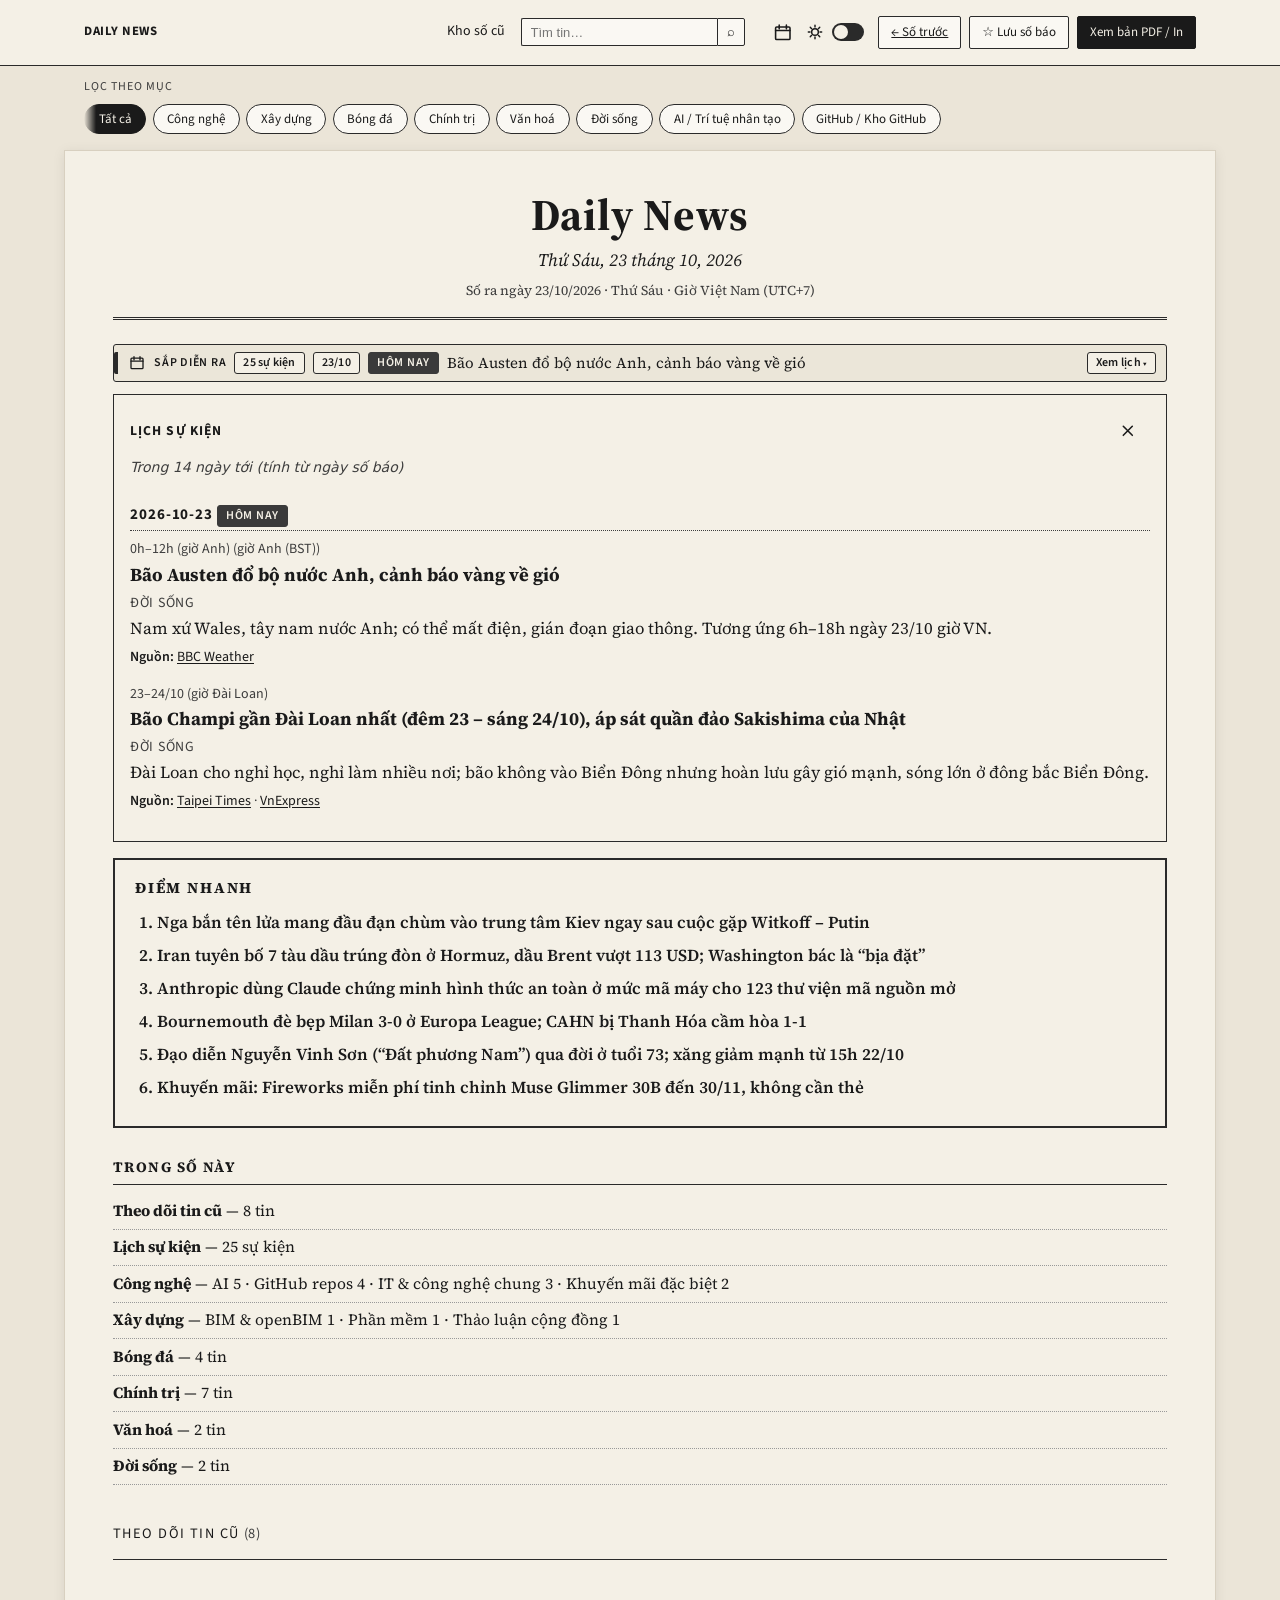
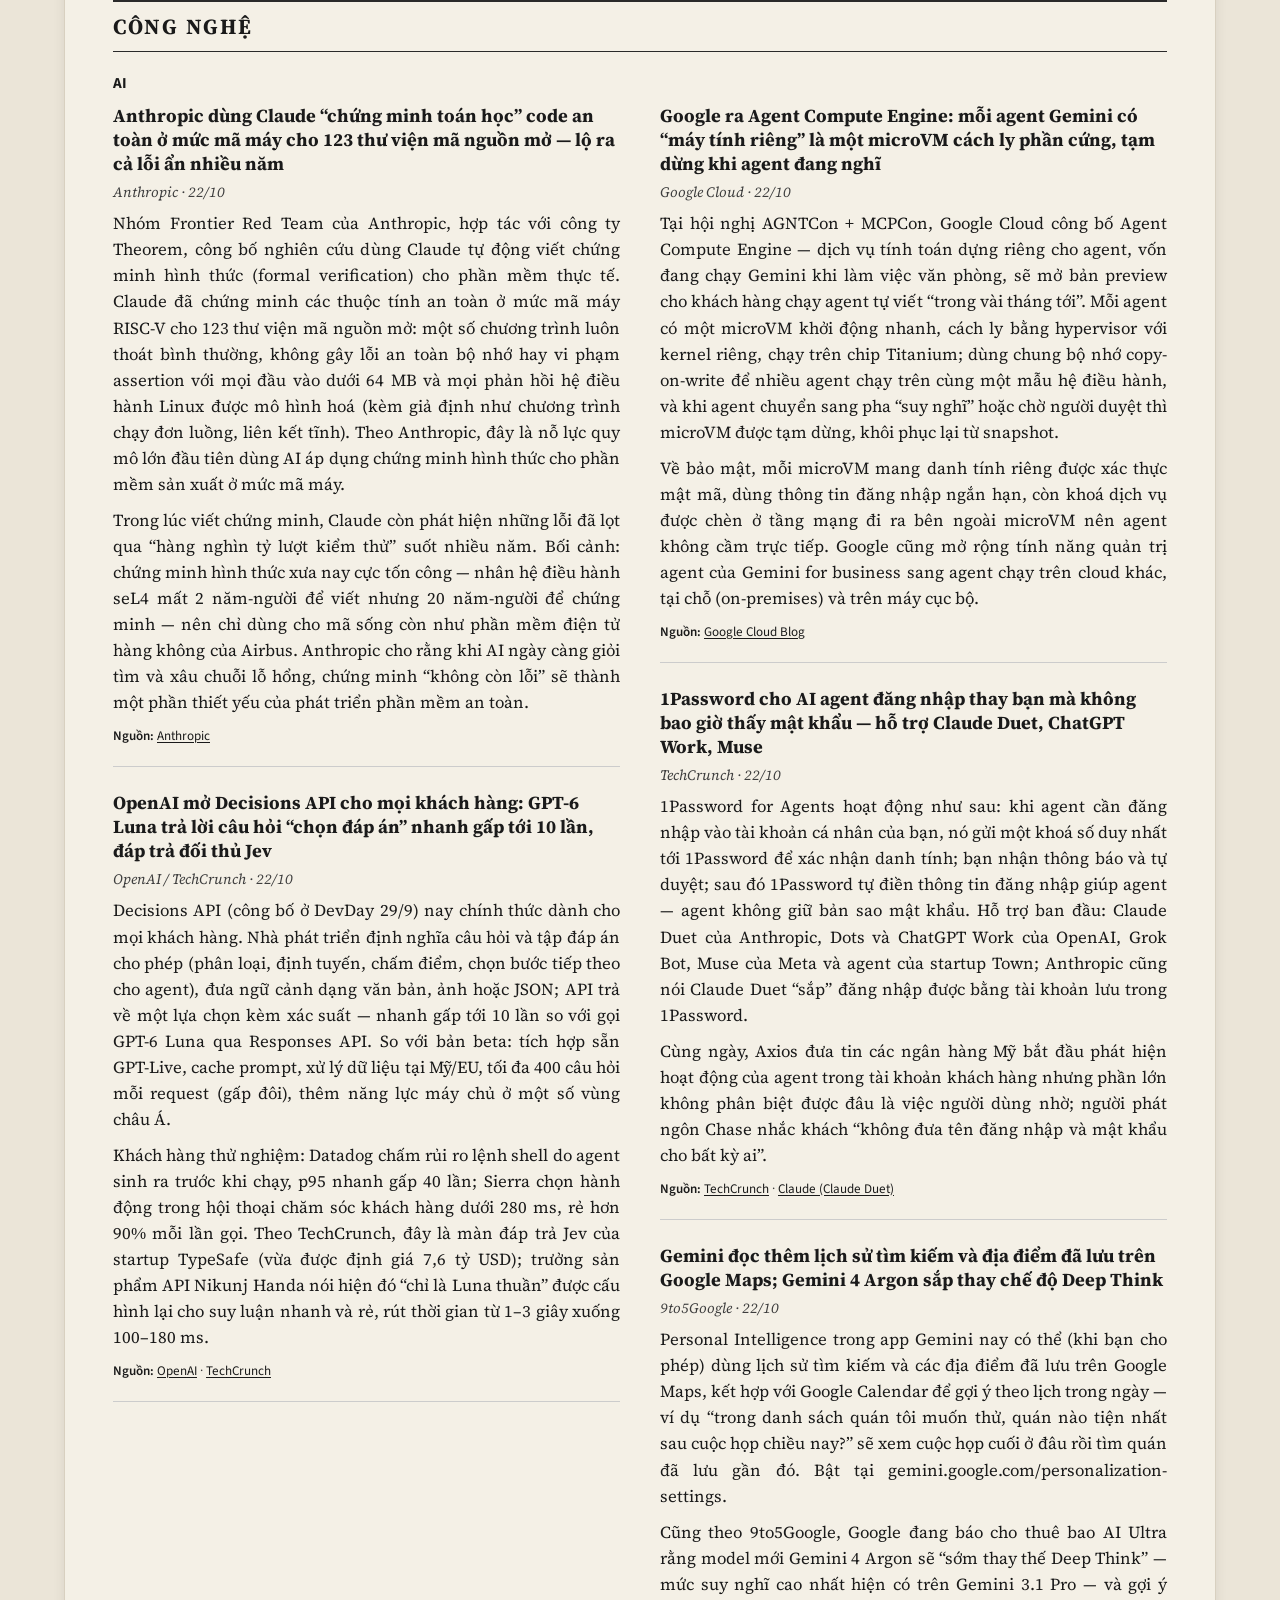
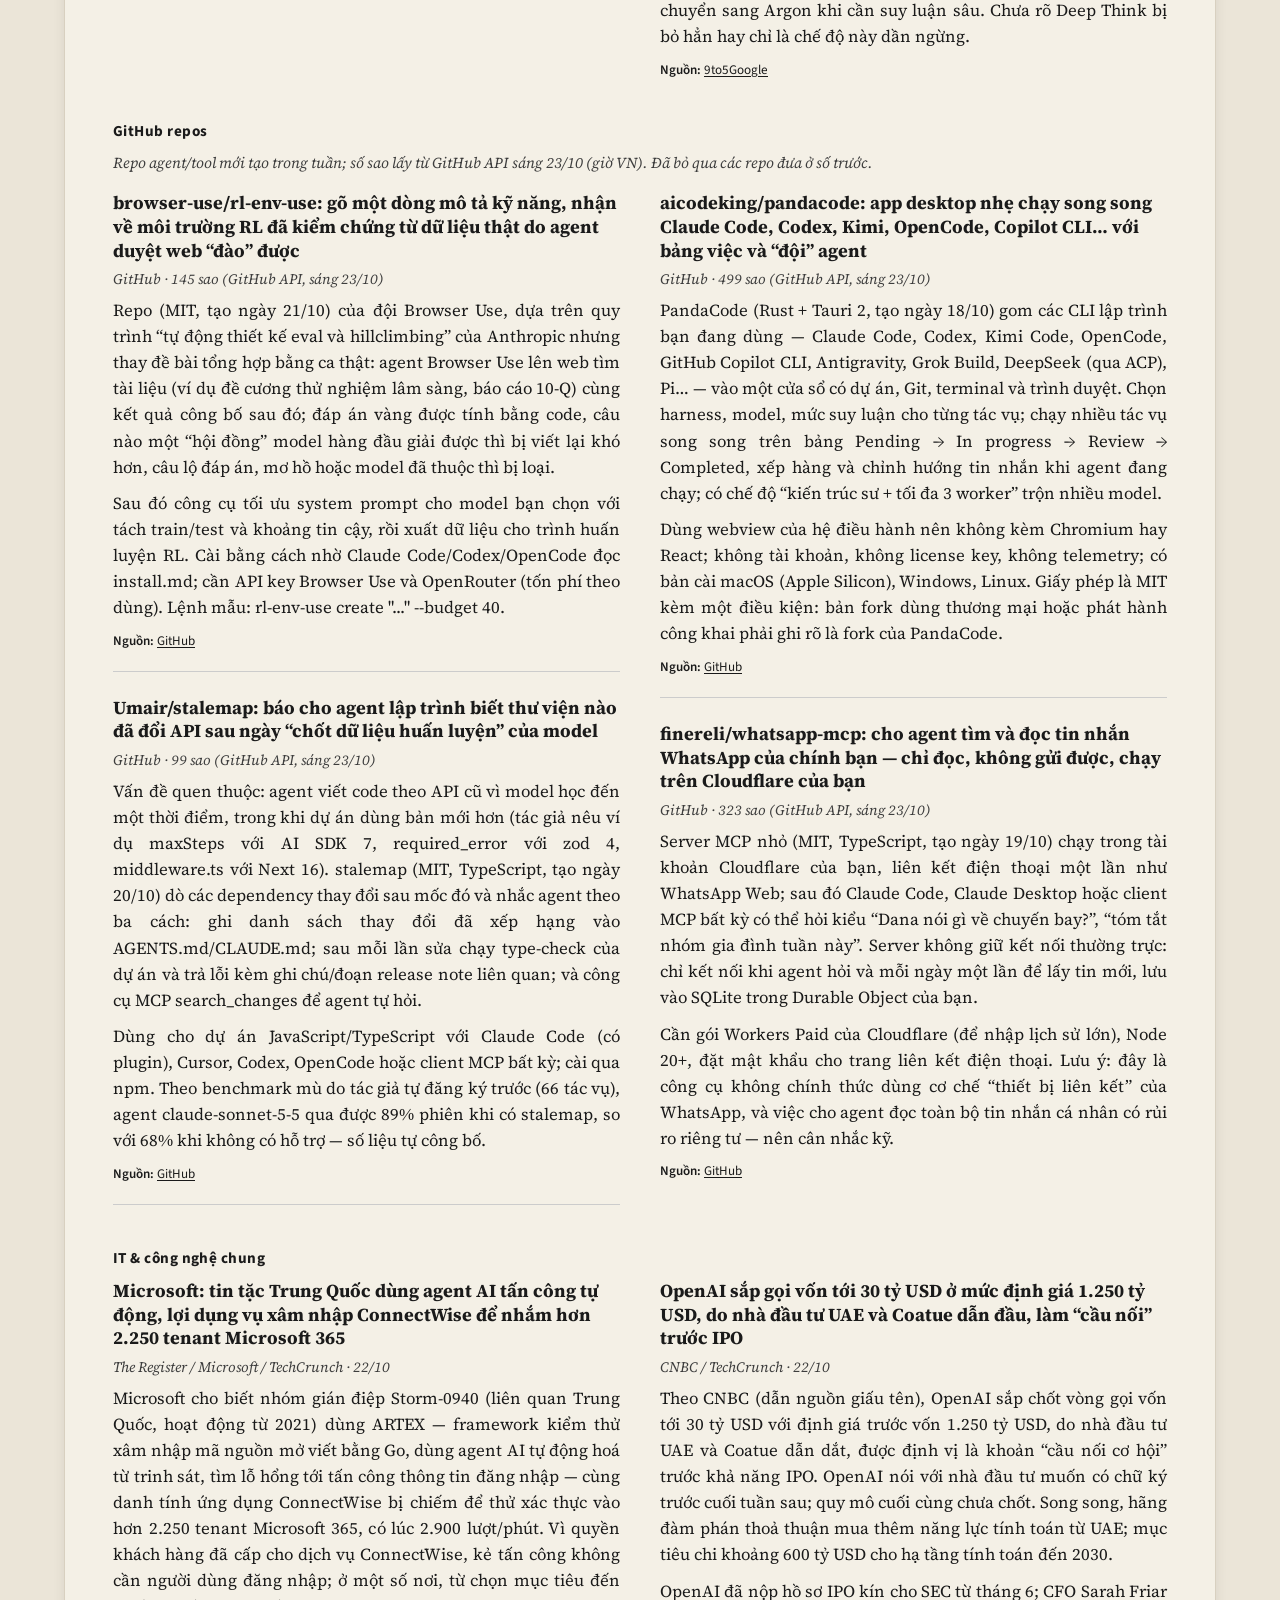
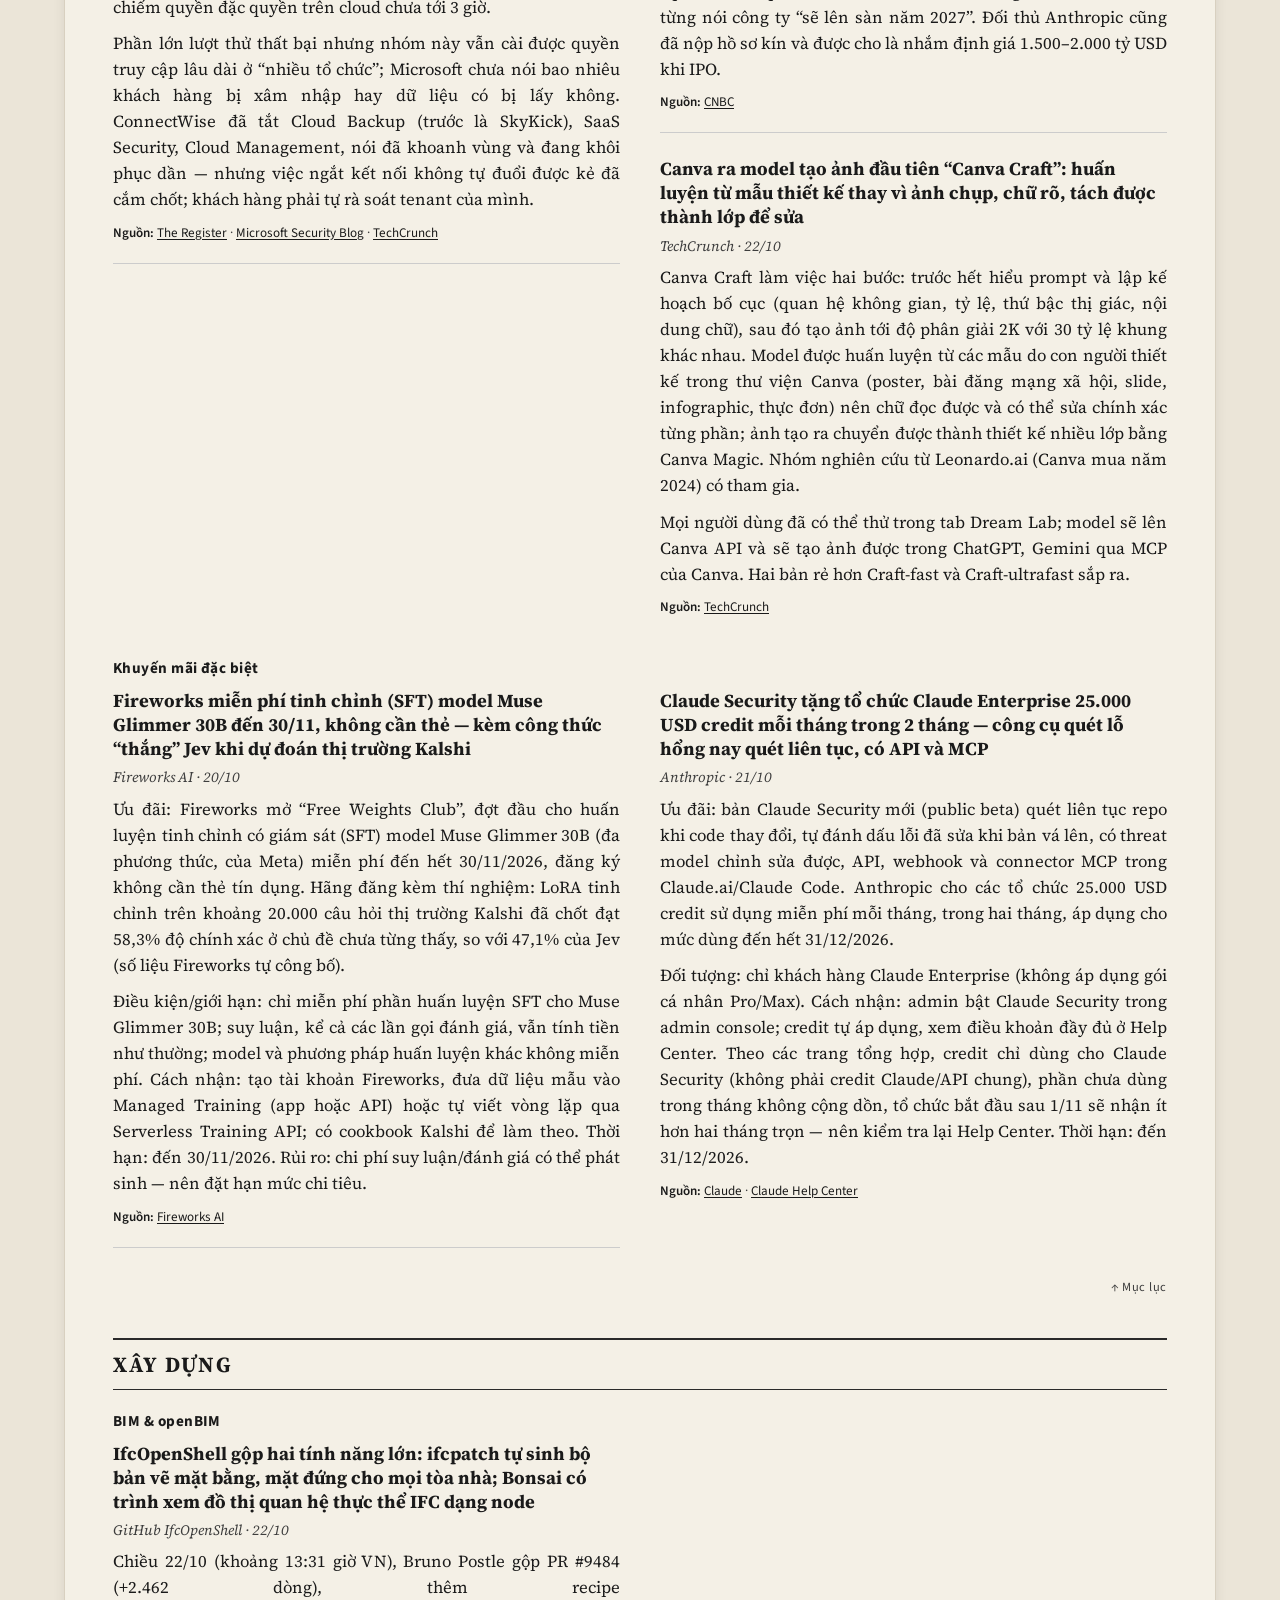
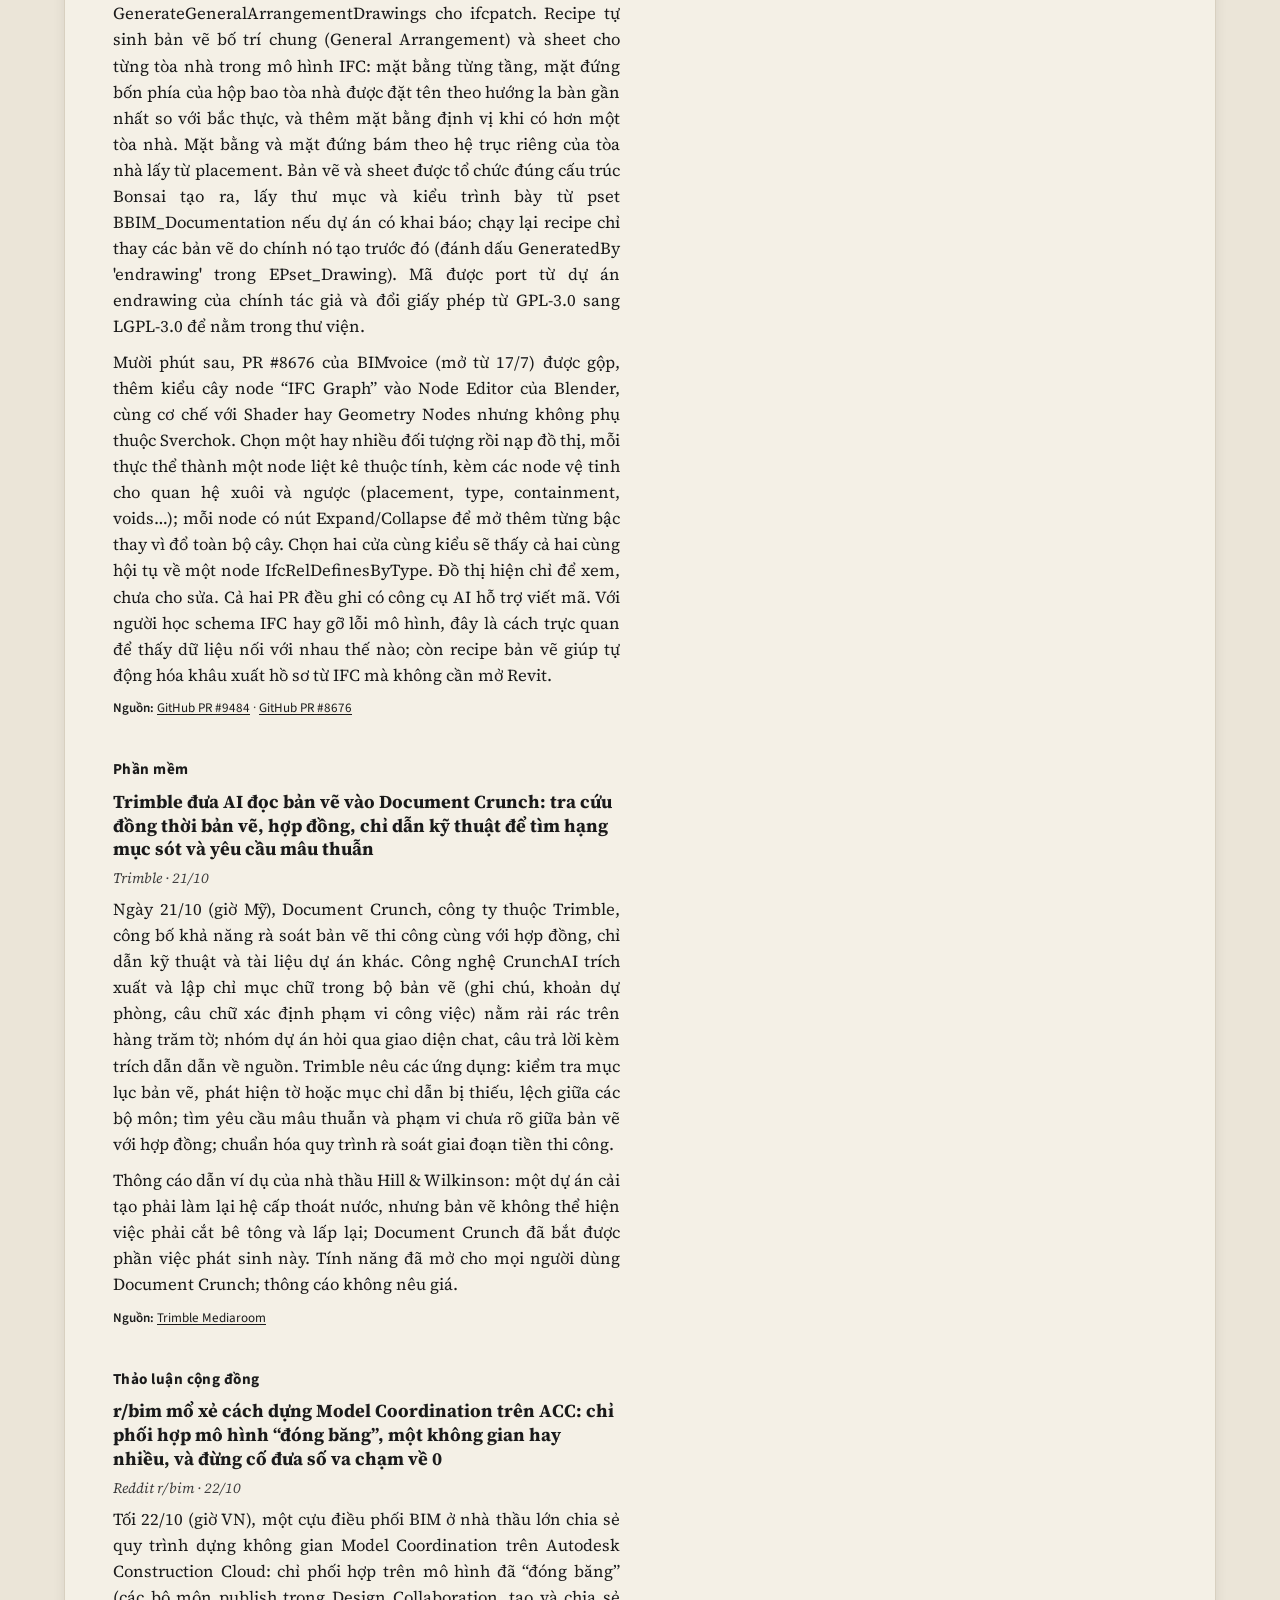
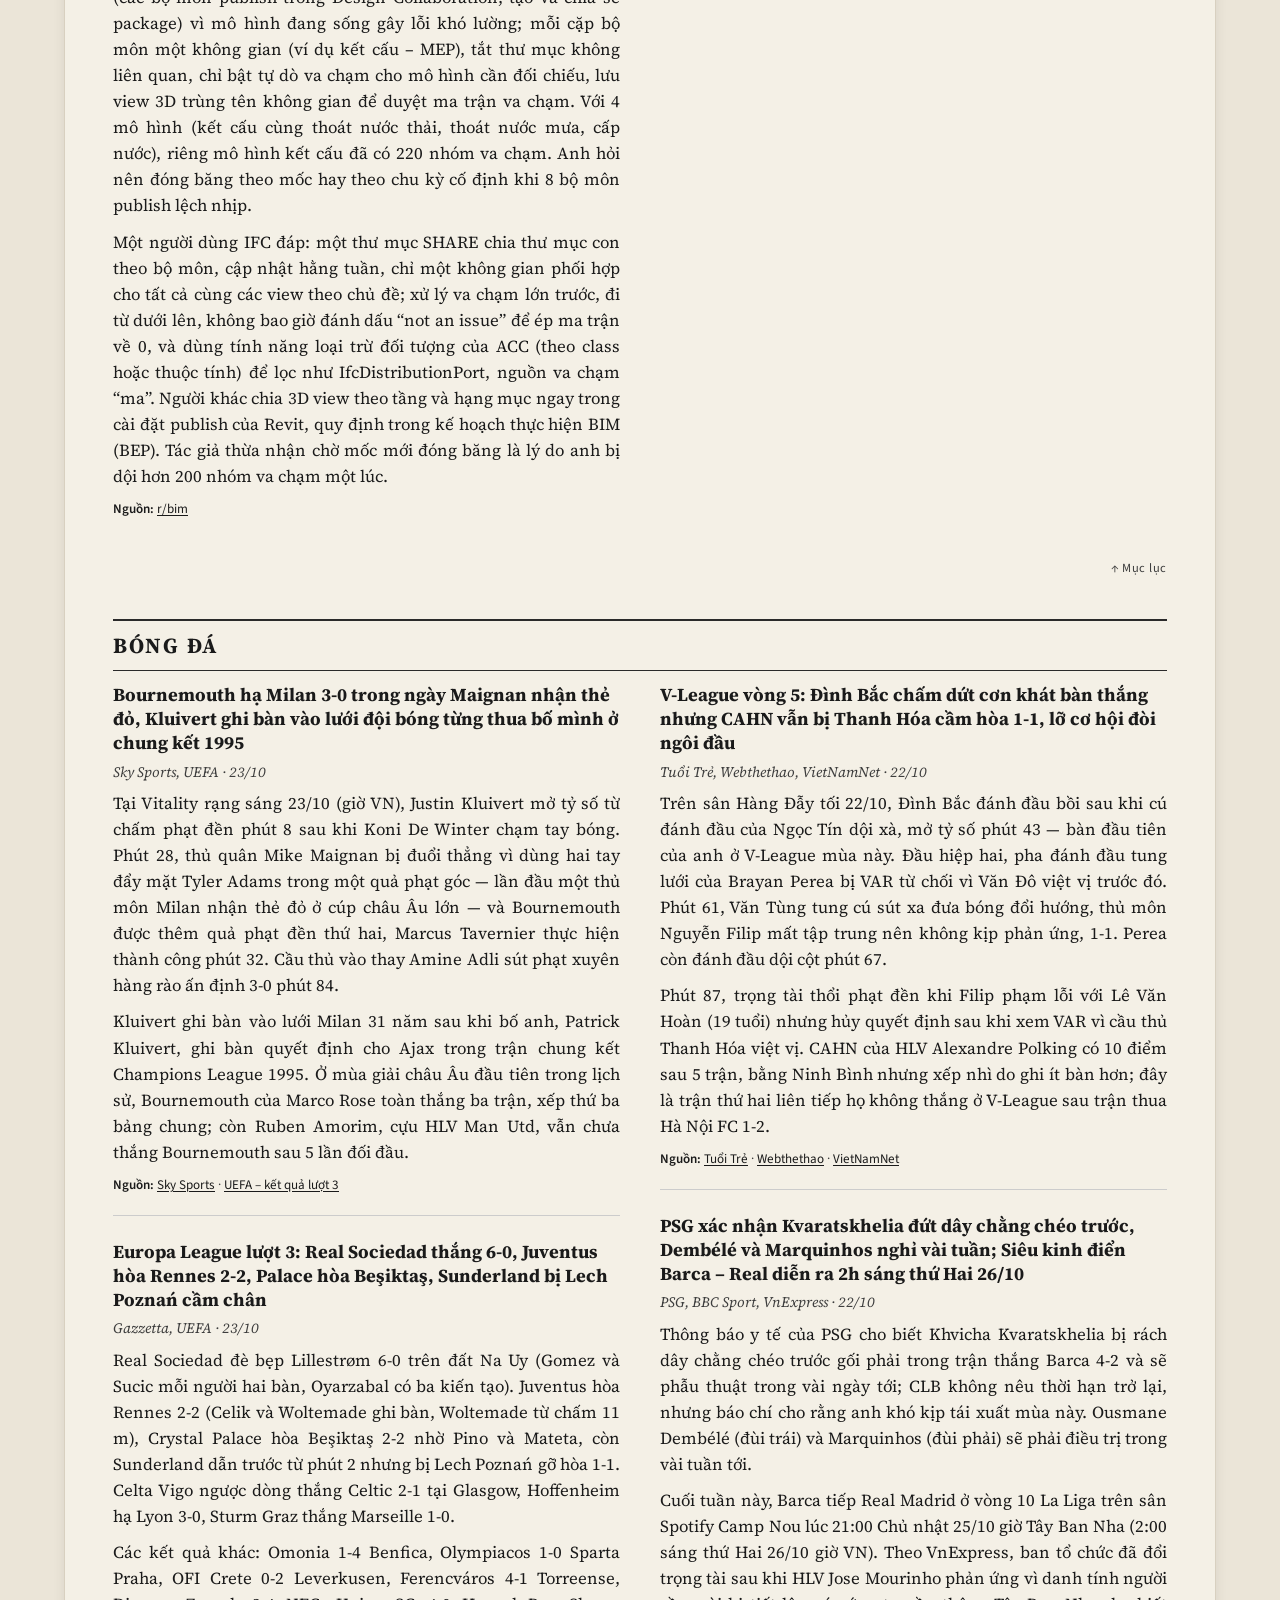
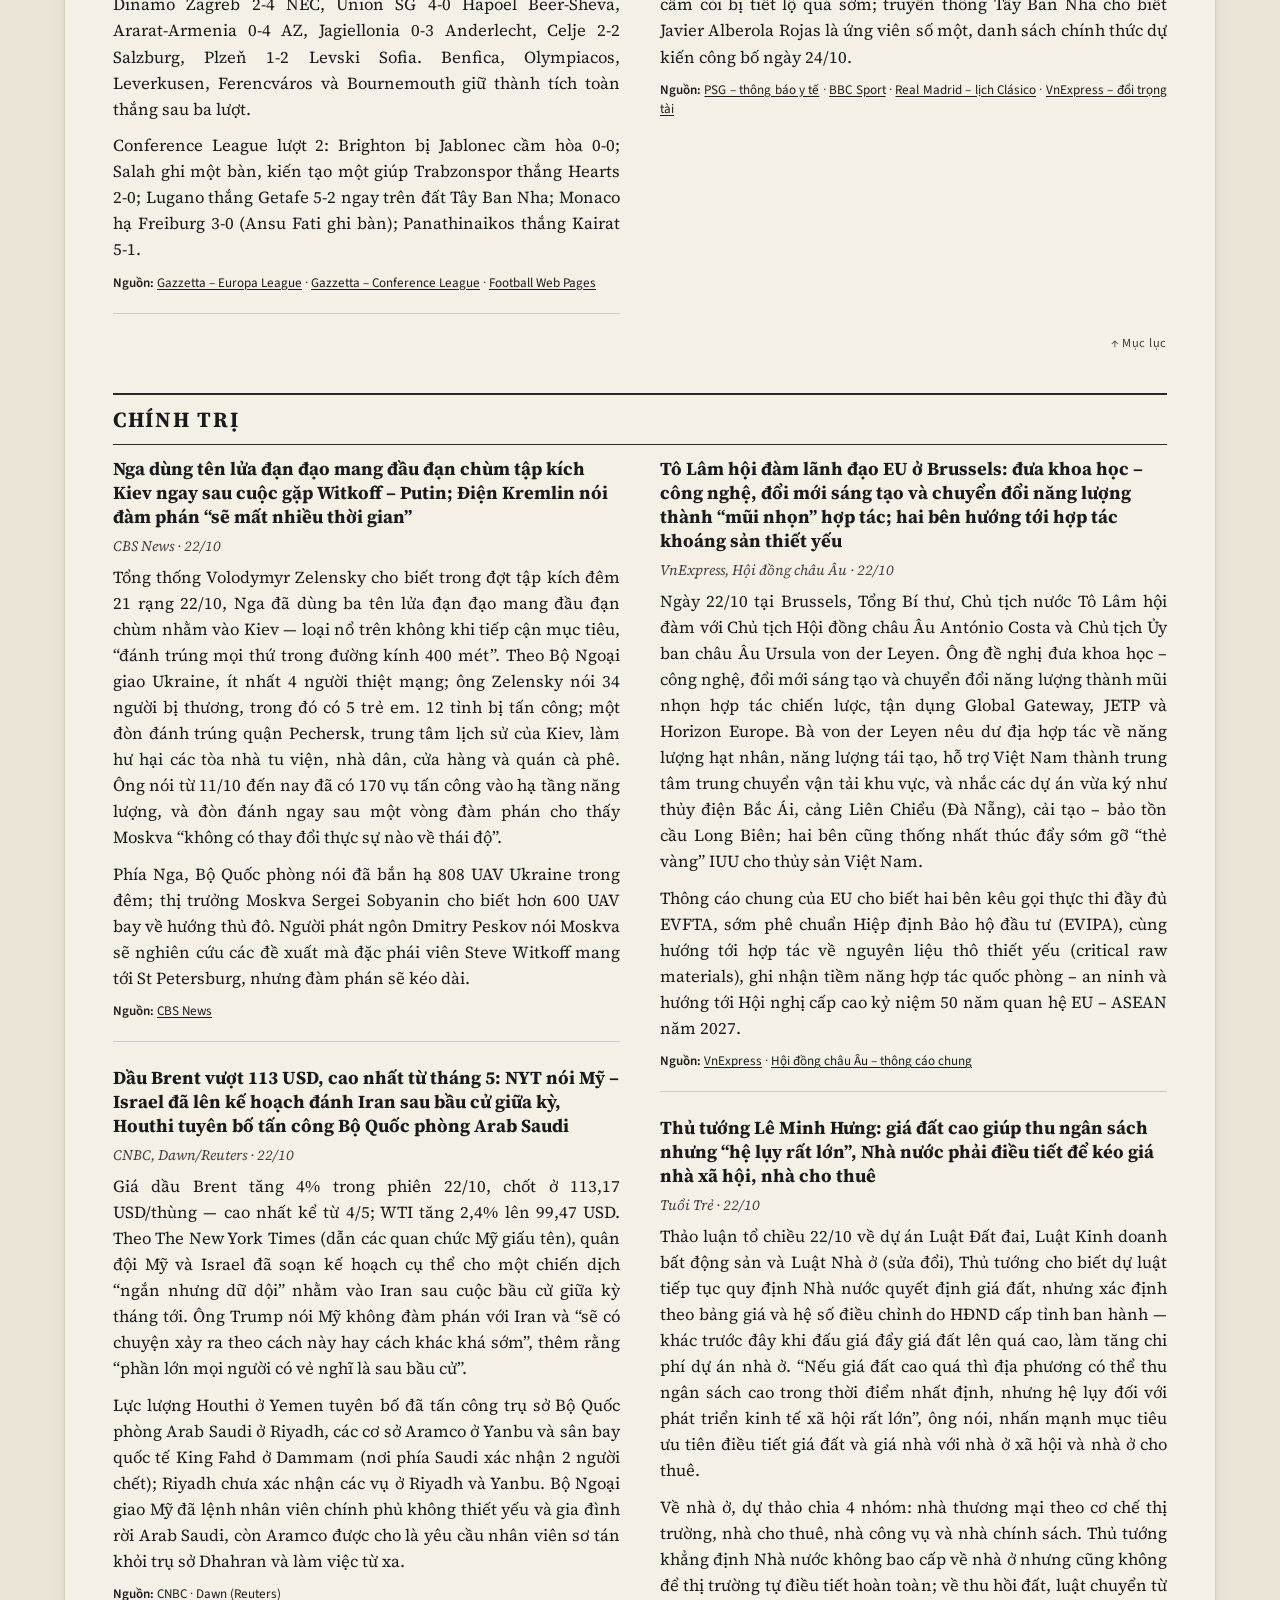
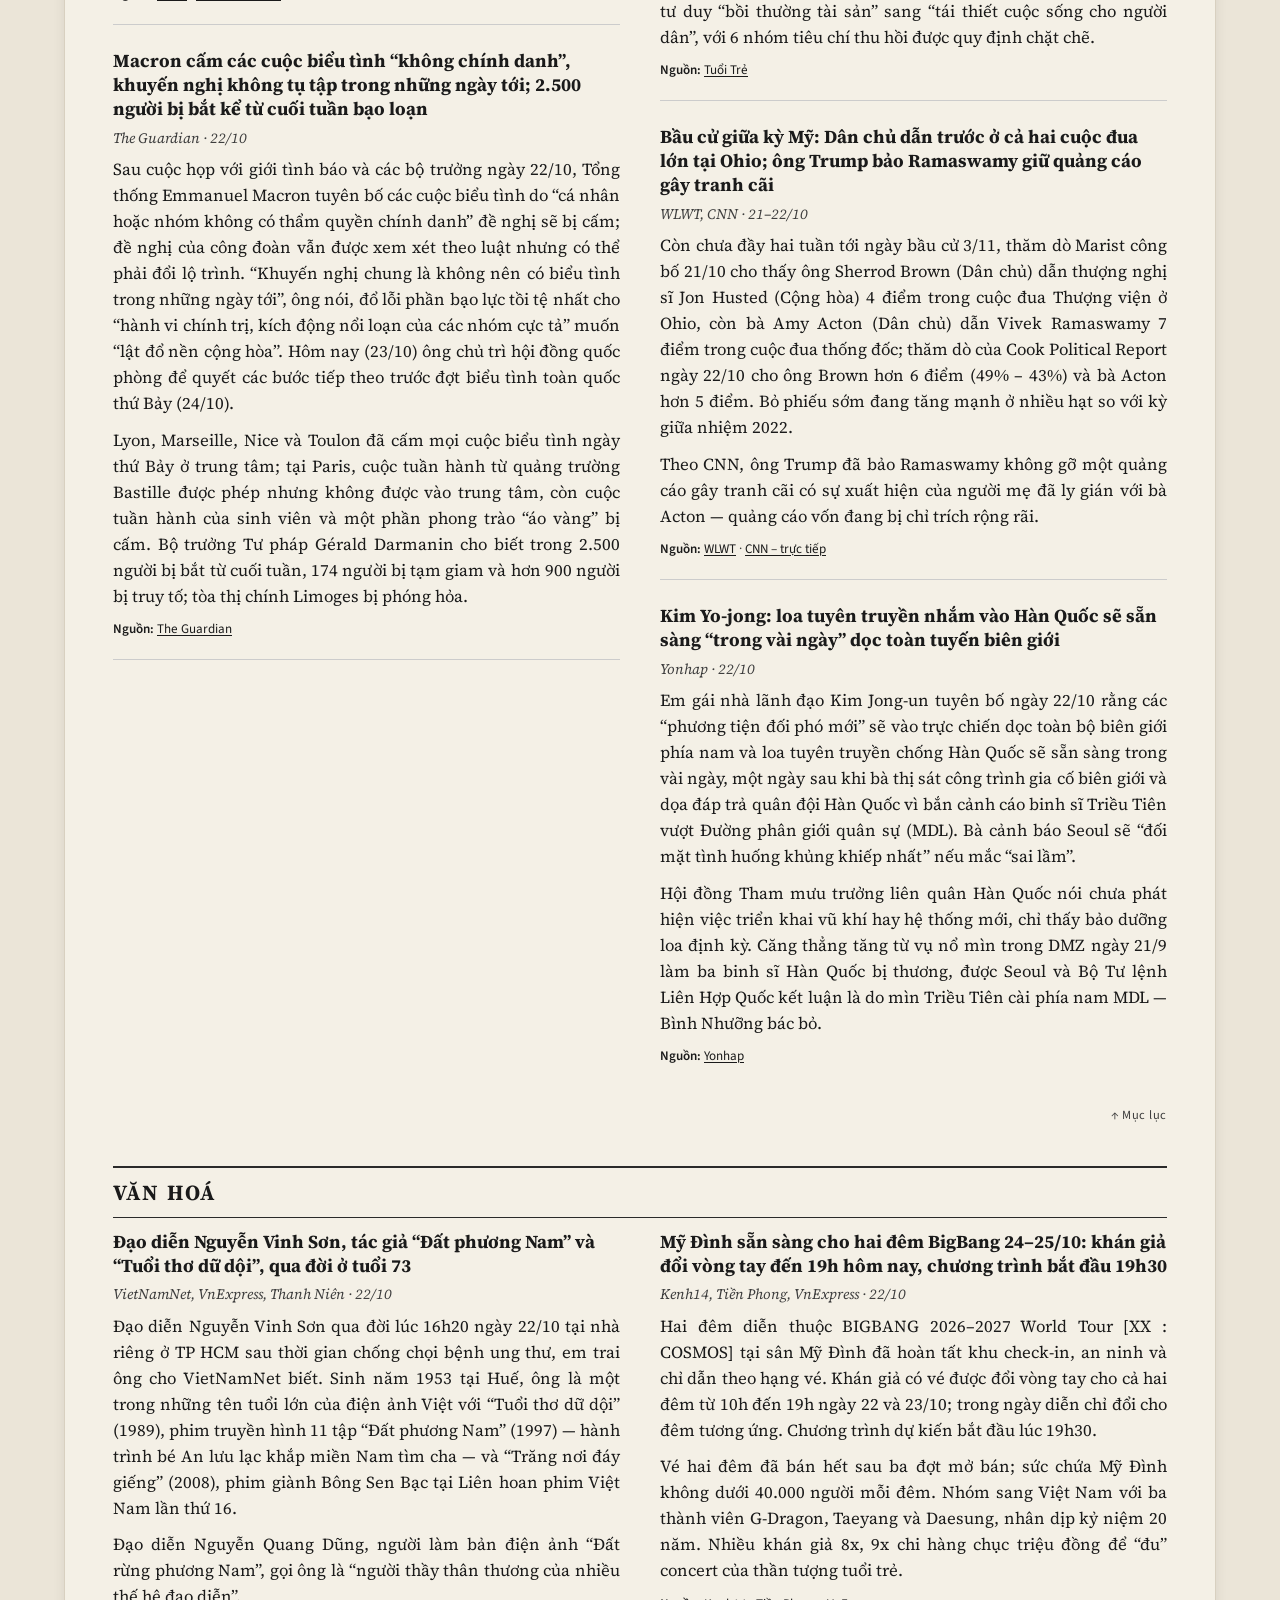
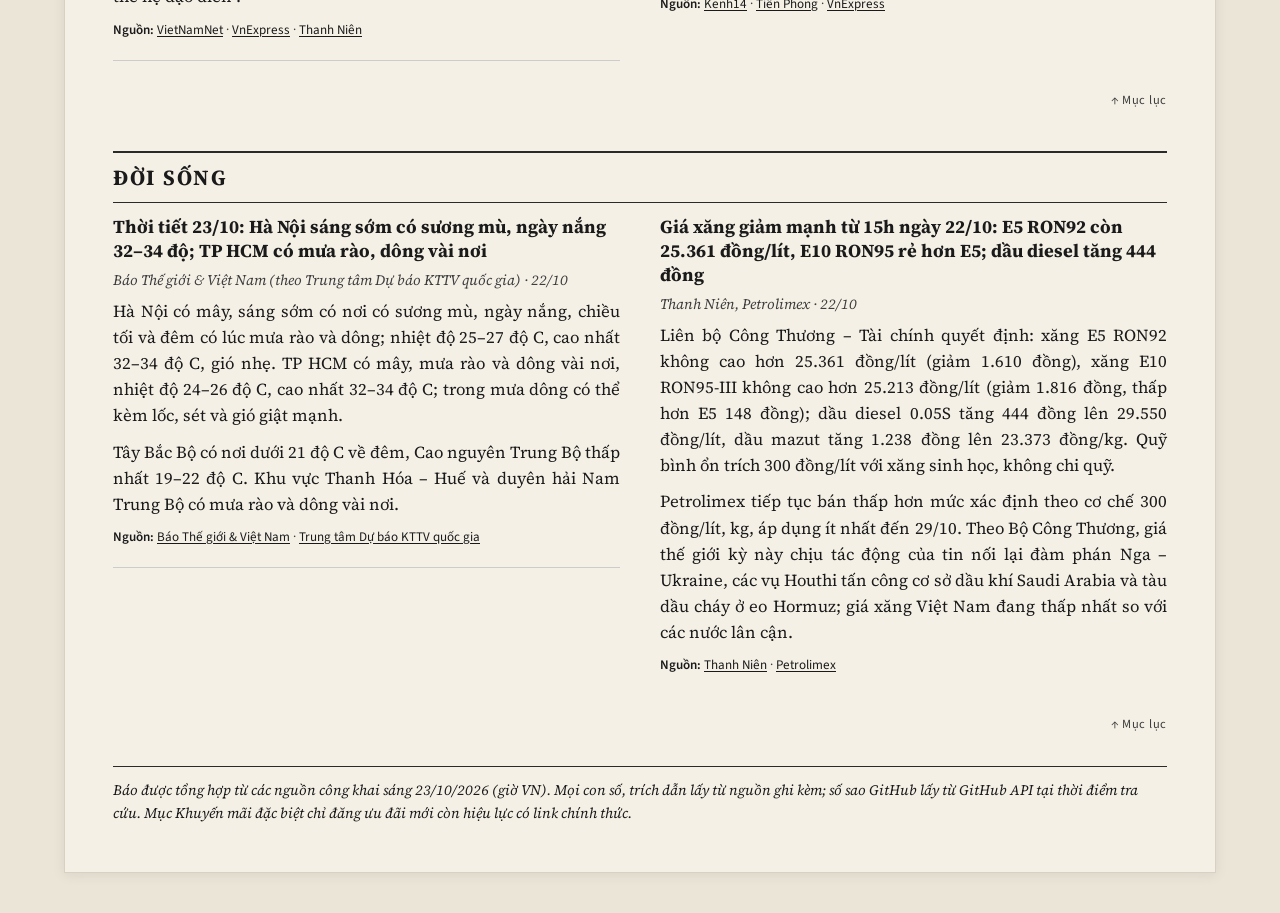
==== commit e002eee5: "Remove read tracking; paginate archive (20 per page) Drop read/unread counters, toggles, auto mark-a" ====
--- a/index.html
+++ b/index.html
@@ -1,5 +1,5 @@
 <!DOCTYPE html>
-<html lang="vi" data-base="">
+<html lang="vi" data-base="" data-asset-version="54671e97fb">
 <head>
   <meta charset="utf-8">
   <meta name="viewport" content="width=device-width, initial-scale=1">
@@ -9,7 +9,7 @@
   <link rel="preconnect" href="https://fonts.googleapis.com">
   <link rel="preconnect" href="https://fonts.gstatic.com" crossorigin>
   <link href="https://fonts.googleapis.com/css2?family=Source+Sans+3:wght@400;600;700&family=Source+Serif+4:ital,opsz,wght@0,8..60,400;0,8..60,600;0,8..60,700;1,8..60,400&display=swap" rel="stylesheet">
-  <link rel="stylesheet" href="css/reader.css">
+  <link rel="stylesheet" href="css/reader.css?v=54671e97fb">
   <script>
     (function () {
       var t = localStorage.getItem("dailynews-theme");
@@ -97,6 +97,6 @@
   <p id="status" class="loading">Đang mở số báo…</p>
   <main id="paper-root" class="paper-sheet" aria-live="polite"></main>
 
-  <script src="js/reader.js"></script>
+  <script src="js/reader.js?v=54671e97fb"></script>
 </body>
 </html>
--- a/css/reader.css
+++ b/css/reader.css
@@ -9,9 +9,23 @@
   --chip-active-fg: #f4f0e6;
   --sheet-border: #d8d0c0;
   --mark-bg: #fff3a8;
-  --read-dim: 0.72;
   --calendar-teaser-bg: #ebe6d9;
   --calendar-teaser-hover: #e3dccf;
+  --followup-ongoing-bg: #e8efe4;
+  --followup-ongoing-border: #9cb392;
+  --followup-ongoing-fg: #2d4a28;
+  --followup-done-bg: #eceae6;
+  --followup-done-border: #b8b2a8;
+  --followup-done-fg: #5c574f;
+  --ui-chip-height: 22px;
+  --ui-chip-font-size: 12px;
+  --ui-chip-letter-spacing: 0.06em;
+  --ui-chip-radius: 3px;
+  --ui-chip-gap: 8px;
+  --ui-chip-border: 1px solid var(--rule);
+  --ui-accent-chip-bg: #3a3a3a;
+  --ui-accent-chip-fg: #f4f0e6;
+  --ui-accent-chip-border: #3a3a3a;
   --max-width: 72rem;
   --serif: "Source Serif 4", "Noto Serif", "Times New Roman", serif;
   --sans: "Source Sans 3", system-ui, sans-serif;
@@ -30,9 +44,17 @@
   --chip-active-fg: #1c1a17;
   --sheet-border: #35312c;
   --mark-bg: #4a4030;
-  --read-dim: 0.68;
   --calendar-teaser-bg: #2e2a24;
   --calendar-teaser-hover: #353028;
+  --followup-ongoing-bg: #2a3328;
+  --followup-ongoing-border: #4a6b42;
+  --followup-ongoing-fg: #b8cdb0;
+  --followup-done-bg: #2c2a28;
+  --followup-done-border: #4a4742;
+  --followup-done-fg: #9a9288;
+  --ui-accent-chip-bg: #c9c2b6;
+  --ui-accent-chip-fg: #1c1a17;
+  --ui-accent-chip-border: #c9c2b6;
 }
 
 *,
@@ -478,18 +500,6 @@
   margin: 0;
 }
 
-.read-progress {
-  font-family: var(--sans);
-  font-size: 0.75rem;
-  color: var(--accent);
-  letter-spacing: 0.02em;
-}
-
-.read-clear-all {
-  margin-top: 0.65rem;
-  font-size: 0.75rem;
-}
-
 .toc-block ul {
   list-style: none;
   margin: 0;
@@ -589,37 +599,6 @@
   border-bottom-color: #4a443c;
 }
 
-.article.is-read {
-  opacity: var(--read-dim);
-}
-
-.article-head {
-  display: flex;
-  flex-wrap: wrap;
-  align-items: flex-start;
-  justify-content: space-between;
-  gap: 0.35rem 0.75rem;
-  margin-bottom: 0.15rem;
-}
-
-.article-head h3 {
-  flex: 1;
-  min-width: min(100%, 12rem);
-  margin: 0;
-}
-
-.read-toggle {
-  font-size: 0.7rem;
-  padding: 0.2rem 0.5rem;
-  white-space: nowrap;
-  flex-shrink: 0;
-}
-
-.read-toggle.is-read {
-  border-color: var(--accent);
-  color: var(--accent);
-}
-
 .article:last-child {
   border-bottom: none;
 }
@@ -649,16 +628,30 @@
   word-break: break-word;
 }
 
-.article .sources {
+.article .sources-line,
+.sources-line {
+  margin: 0.35rem 0 0;
+  font-family: var(--sans);
+  font-size: 0.875rem;
+  line-height: 1.45;
+}
+
+.sources-label {
+  font-weight: 600;
+}
+
+.sources-sep {
+  color: var(--accent);
+  font-weight: 400;
+}
+
+.sources-line .source-link {
+  font-size: inherit;
+  font-family: inherit;
+}
+
+.article .sources-line {
   font-size: 0.82rem;
-  margin-top: 0.5rem;
-  line-height: 1.4;
-}
-
-.article-end-marker {
-  height: 1px;
-  width: 100%;
-  pointer-events: none;
 }
 
 .footer-note {
@@ -949,11 +942,111 @@
   padding: 0 0.1em;
 }
 
-.archive-read-progress {
-  font-family: var(--sans);
-  font-size: 0.72rem;
-  color: var(--accent);
+.archive-pagination {
+  display: flex;
+  flex-wrap: wrap;
+  align-items: center;
+  justify-content: center;
+  gap: 0.5rem 0.75rem;
+  margin-top: 1.75rem;
+  padding-top: 1rem;
+  border-top: 1px solid var(--rule);
+  font-family: var(--sans);
+  font-size: 0.8125rem;
+}
+
+.archive-pagination[hidden] {
+  display: none !important;
+}
+
+.archive-page-nav {
+  text-decoration: none;
+  color: inherit;
+  padding: 0.35rem 0.65rem;
+  border: 1px solid var(--rule);
+  border-radius: 2px;
+  background: var(--chip-bg);
   white-space: nowrap;
+}
+
+.archive-page-nav:hover:not(.is-disabled) {
+  background: var(--paper);
+}
+
+html:not([data-theme="dark"]) .archive-page-nav:hover:not(.is-disabled) {
+  background: #fff;
+}
+
+.archive-page-nav.is-disabled {
+  opacity: 0.45;
+  pointer-events: none;
+  cursor: default;
+}
+
+.archive-page-nums {
+  display: flex;
+  flex-wrap: wrap;
+  align-items: center;
+  justify-content: center;
+  gap: 0.35rem;
+}
+
+.archive-page-link {
+  display: inline-flex;
+  align-items: center;
+  justify-content: center;
+  min-width: 2rem;
+  padding: 0.3rem 0.5rem;
+  text-decoration: none;
+  color: inherit;
+  border: 1px solid var(--rule);
+  border-radius: 2px;
+  background: var(--chip-bg);
+}
+
+.archive-page-link:hover {
+  background: var(--paper);
+}
+
+html:not([data-theme="dark"]) .archive-page-link:hover {
+  background: #fff;
+}
+
+.archive-page-current {
+  display: inline-flex;
+  align-items: center;
+  justify-content: center;
+  min-width: 2rem;
+  padding: 0.3rem 0.5rem;
+  font-weight: 700;
+  border: 1px solid var(--chip-active);
+  border-radius: 2px;
+  background: var(--chip-active);
+  color: var(--chip-active-fg);
+}
+
+.archive-page-ellipsis {
+  padding: 0 0.15rem;
+  color: var(--accent);
+  user-select: none;
+}
+
+@media (max-width: 640px) {
+  .archive-pagination {
+    gap: 0.45rem 0.5rem;
+    font-size: 0.78rem;
+  }
+
+  .archive-page-nav {
+    flex: 1 1 auto;
+    text-align: center;
+    min-width: min(42%, 8rem);
+  }
+
+  .archive-page-nums {
+    flex: 1 1 100%;
+    order: 3;
+  }
 }
 
 html[data-theme="dark"] .archive-list .badge {
@@ -1209,20 +1302,70 @@
   .issue-pager {
     display: flex;
   }
-
-  .article-head {
-    flex-direction: column;
-    align-items: stretch;
-  }
-
-  .read-toggle {
-    align-self: flex-start;
-  }
 }
 
 .btn-calendar {
   font-size: 1rem;
   line-height: 1;
+}
+
+.ui-chip {
+  display: inline-flex;
+  align-items: center;
+  justify-content: center;
+  box-sizing: border-box;
+  height: var(--ui-chip-height);
+  padding: 0 8px;
+  font-family: var(--sans);
+  font-size: var(--ui-chip-font-size);
+  font-weight: 600;
+  line-height: 1;
+  letter-spacing: var(--ui-chip-letter-spacing);
+  text-transform: uppercase;
+  border: var(--ui-chip-border);
+  border-radius: var(--ui-chip-radius);
+  background: var(--paper);
+  color: inherit;
+  white-space: nowrap;
+  flex-shrink: 0;
+}
+
+.ui-chip--accent {
+  background: var(--ui-accent-chip-bg);
+  border-color: var(--ui-accent-chip-border);
+  color: var(--ui-accent-chip-fg);
+}
+
+.ui-chip--action {
+  text-transform: none;
+  letter-spacing: 0.02em;
+  font-weight: 600;
+}
+
+.ui-chip--plain {
+  text-transform: none;
+  letter-spacing: 0.02em;
+}
+
+.ui-chip--status-ongoing {
+  background: var(--followup-ongoing-bg);
+  border-color: var(--followup-ongoing-border);
+  color: var(--followup-ongoing-fg);
+}
+
+.ui-chip--status-done {
+  background: var(--followup-done-bg);
+  border-color: var(--followup-done-border);
+  color: var(--followup-done-fg);
+}
+
+.calendar-mobile-host {
+  display: none;
+  margin: 0;
+  padding: 0;
+  border: 0;
+  height: 0;
+  overflow: hidden;
 }
 
 .calendar-strip-wrap {
@@ -1237,19 +1380,18 @@
   flex-direction: row;
   flex-wrap: nowrap;
   align-items: center;
-  gap: 0.45rem 0.55rem;
-  min-height: 2.75rem;
-  max-height: 3rem;
-  padding: 0.35rem 0.65rem 0.35rem 0;
+  gap: var(--ui-chip-gap);
+  min-height: calc(var(--ui-chip-height) + 14px);
+  padding: 7px 10px 7px 0;
   text-align: left;
   background: var(--calendar-teaser-bg);
   border: 1px solid var(--rule);
   color: inherit;
   cursor: pointer;
-  border-radius: 2px;
-  font-family: inherit;
-  font-size: 0.82rem;
-  line-height: 1.2;
+  border-radius: var(--ui-chip-radius);
+  font-family: var(--sans);
+  font-size: var(--ui-chip-font-size);
+  line-height: 1;
   transition: background 0.12s ease;
 }
 
@@ -1278,25 +1420,17 @@
 .calendar-teaser-icon {
   flex-shrink: 0;
   display: block;
+  width: 18px;
+  height: 18px;
 }
 
 .calendar-teaser-label {
-  font-weight: 700;
-  font-variant: small-caps;
-  letter-spacing: 0.1em;
-  font-size: 0.82rem;
   flex-shrink: 0;
-}
-
-.calendar-teaser-badge {
-  flex-shrink: 0;
-  font-size: 0.68rem;
-  letter-spacing: 0.03em;
-  padding: 0.12rem 0.45rem;
-  border: 1px solid var(--rule);
-  border-radius: 999px;
-  background: var(--paper);
-  white-space: nowrap;
+  font-family: var(--sans);
+  font-size: var(--ui-chip-font-size);
+  font-weight: 600;
+  letter-spacing: var(--ui-chip-letter-spacing);
+  text-transform: uppercase;
 }
 
 .calendar-teaser-event {
@@ -1304,76 +1438,34 @@
   min-width: 0;
   display: flex;
   align-items: center;
-  gap: 0.35rem;
+  gap: var(--ui-chip-gap);
   overflow: hidden;
-}
-
-.calendar-date-chip {
-  flex-shrink: 0;
-  font-size: 0.72rem;
-  font-weight: 700;
-  font-family: var(--sans);
-  padding: 0.12rem 0.35rem;
-  border: 1px solid var(--rule);
-  background: var(--paper);
-  line-height: 1.1;
-}
-
-.calendar-teaser-today,
-.calendar-today-tag {
-  flex-shrink: 0;
-  font-size: 0.62rem;
-  font-weight: 700;
-  text-transform: uppercase;
-  letter-spacing: 0.07em;
-  padding: 0.1rem 0.35rem;
-  border: 1px solid var(--rule);
-  background: var(--chip-bg);
-  color: var(--accent);
 }
 
 .calendar-teaser-title {
   min-width: 0;
+  flex: 1 1 auto;
   overflow: hidden;
   text-overflow: ellipsis;
   white-space: nowrap;
   font-family: var(--serif);
-  font-size: 0.92rem;
-}
-
-.calendar-teaser-action {
-  flex-shrink: 0;
-  font-size: 0.72rem;
-  font-weight: 600;
-  letter-spacing: 0.02em;
-  padding: 0.28rem 0.55rem;
-  border: 1px solid var(--rule);
-  border-radius: 2px;
-  background: var(--paper);
-  white-space: nowrap;
+  font-size: 15px;
+  font-weight: 400;
+  line-height: var(--ui-chip-height);
 }
 
 .calendar-teaser-caret {
-  font-size: 0.85em;
+  font-size: 11px;
+  margin-left: 2px;
 }
 
 @media (max-width: 640px) {
   .calendar-teaser-bar {
-    gap: 0.35rem;
-    padding-right: 0.45rem;
+    padding-right: 8px;
   }
 
   .calendar-teaser-badge {
     display: none;
-  }
-
-  .calendar-teaser-title {
-    font-size: 0.85rem;
-  }
-
-  .calendar-teaser-action {
-    padding: 0.25rem 0.4rem;
-    font-size: 0.68rem;
   }
 }
 
@@ -1382,7 +1474,7 @@
   padding: 0.85rem 1rem 1rem;
   border: 1px solid var(--rule);
   background: var(--paper);
-  font-size: 0.82rem;
+  font-size: 1.05rem;
   max-height: min(70vh, 28rem);
   overflow: hidden;
   display: flex;
@@ -1490,38 +1582,72 @@
   border-bottom: 1px dotted var(--accent);
 }
 
-.followup-row > summary {
-  display: flex;
-  flex-wrap: wrap;
-  align-items: baseline;
-  gap: 0.35rem 0.5rem;
+.followup-summary {
+  display: grid;
+  grid-template-columns: auto minmax(0, 1fr) auto;
+  grid-template-areas:
+    "status title origin"
+    "preview preview preview";
+  column-gap: var(--ui-chip-gap);
+  row-gap: 0.35rem;
+  align-items: center;
   cursor: pointer;
-  padding: 0.5rem 0;
+  padding: 0.55rem 0;
   list-style: none;
   line-height: 1.35;
 }
 
-.followup-row > summary::-webkit-details-marker {
+.followup-summary::-webkit-details-marker {
   display: none;
 }
 
+.followup-status {
+  grid-area: status;
+  align-self: center;
+}
+
 .followup-title {
-  font-weight: 600;
+  grid-area: title;
+  font-weight: 700;
   font-size: 0.98rem;
-  flex: 1 1 8rem;
   min-width: 0;
 }
 
-.followup-teaser {
-  flex: 1 1 100%;
+.followup-row:not(:has(.followup-origin)) .followup-title {
+  grid-column: title / origin;
+}
+
+.followup-origin {
+  grid-area: origin;
+  justify-self: end;
+  font-family: var(--sans);
+  font-size: 0.72rem;
+  color: var(--accent);
+  white-space: nowrap;
+  text-decoration: underline;
+  text-underline-offset: 0.12em;
+}
+
+.followup-preview {
+  grid-area: preview;
+  margin: 0;
   font-size: 0.9rem;
   color: var(--accent);
   font-weight: 400;
+  line-height: 1.4;
+  display: -webkit-box;
+  -webkit-box-orient: vertical;
+  -webkit-line-clamp: 2;
+  overflow: hidden;
+}
+
+.followup-row[open] .followup-preview {
+  display: none;
 }
 
 .followup-body {
-  padding: 0 0 0.65rem 0.15rem;
-  font-size: 0.95rem;
+  padding: 0 0 0.65rem 0;
+  font-size: 1.05rem;
 }
 
 .followup-body p {
@@ -1534,29 +1660,17 @@
   color: var(--accent);
 }
 
-.status-badge {
-  display: inline-block;
-  padding: 0.1rem 0.45rem;
-  border-radius: 999px;
-  border: 1px solid var(--rule);
-  font-size: 0.72rem;
-  text-transform: uppercase;
-  letter-spacing: 0.04em;
-}
-
-.status-ongoing {
-  background: var(--chip-bg);
-}
-
 .calendar-hint {
   margin: 0 0 0.75rem;
-  font-size: 0.72rem;
+  font-family: var(--sans);
+  font-size: 0.875rem;
   color: var(--accent);
   font-style: italic;
 }
 
 .calendar-date {
-  font-size: 0.75rem;
+  font-family: var(--sans);
+  font-size: 0.9375rem;
   font-weight: 700;
   margin: 0.75rem 0 0.35rem;
   letter-spacing: 0.06em;
@@ -1565,18 +1679,29 @@
 }
 
 .calendar-item {
-  margin-bottom: 0.65rem;
-  line-height: 1.4;
+  margin-bottom: 0.85rem;
+  line-height: 1.45;
+}
+
+.calendar-item-title {
+  display: block;
+  font-family: var(--serif);
+  font-size: 1.15rem;
+  font-weight: 700;
+  line-height: 1.3;
+  margin: 0.15rem 0 0.35rem;
 }
 
 .calendar-time {
-  font-size: 0.72rem;
+  font-family: var(--sans);
+  font-size: 0.875rem;
   color: var(--accent);
 }
 
 .calendar-topic {
   display: block;
-  font-size: 0.7rem;
+  font-family: var(--sans);
+  font-size: 0.875rem;
   text-transform: uppercase;
   letter-spacing: 0.05em;
   color: var(--accent);
@@ -1585,20 +1710,28 @@
 .calendar-note {
   margin: 0.25rem 0 0;
   font-family: var(--serif);
-  font-size: 0.85rem;
-}
-
-@media (min-width: 720px) {
-  .followup-row > summary {
-    flex-wrap: nowrap;
-  }
-
-  .followup-teaser {
-    flex: 1 1 auto;
-    min-width: 0;
-    overflow: hidden;
-    text-overflow: ellipsis;
-    white-space: nowrap;
+  font-size: 1.05rem;
+}
+
+.followup-body .sources-line {
+  margin-top: 0.5rem;
+}
+
+@media (max-width: 480px) {
+  .followup-summary {
+    grid-template-columns: auto minmax(0, 1fr);
+    grid-template-areas:
+      "status title"
+      "origin origin"
+      "preview preview";
+  }
+
+  .followup-origin {
+    justify-self: start;
+  }
+
+  .followup-row:not(:has(.followup-origin)) .followup-title {
+    grid-column: title;
   }
 }
 
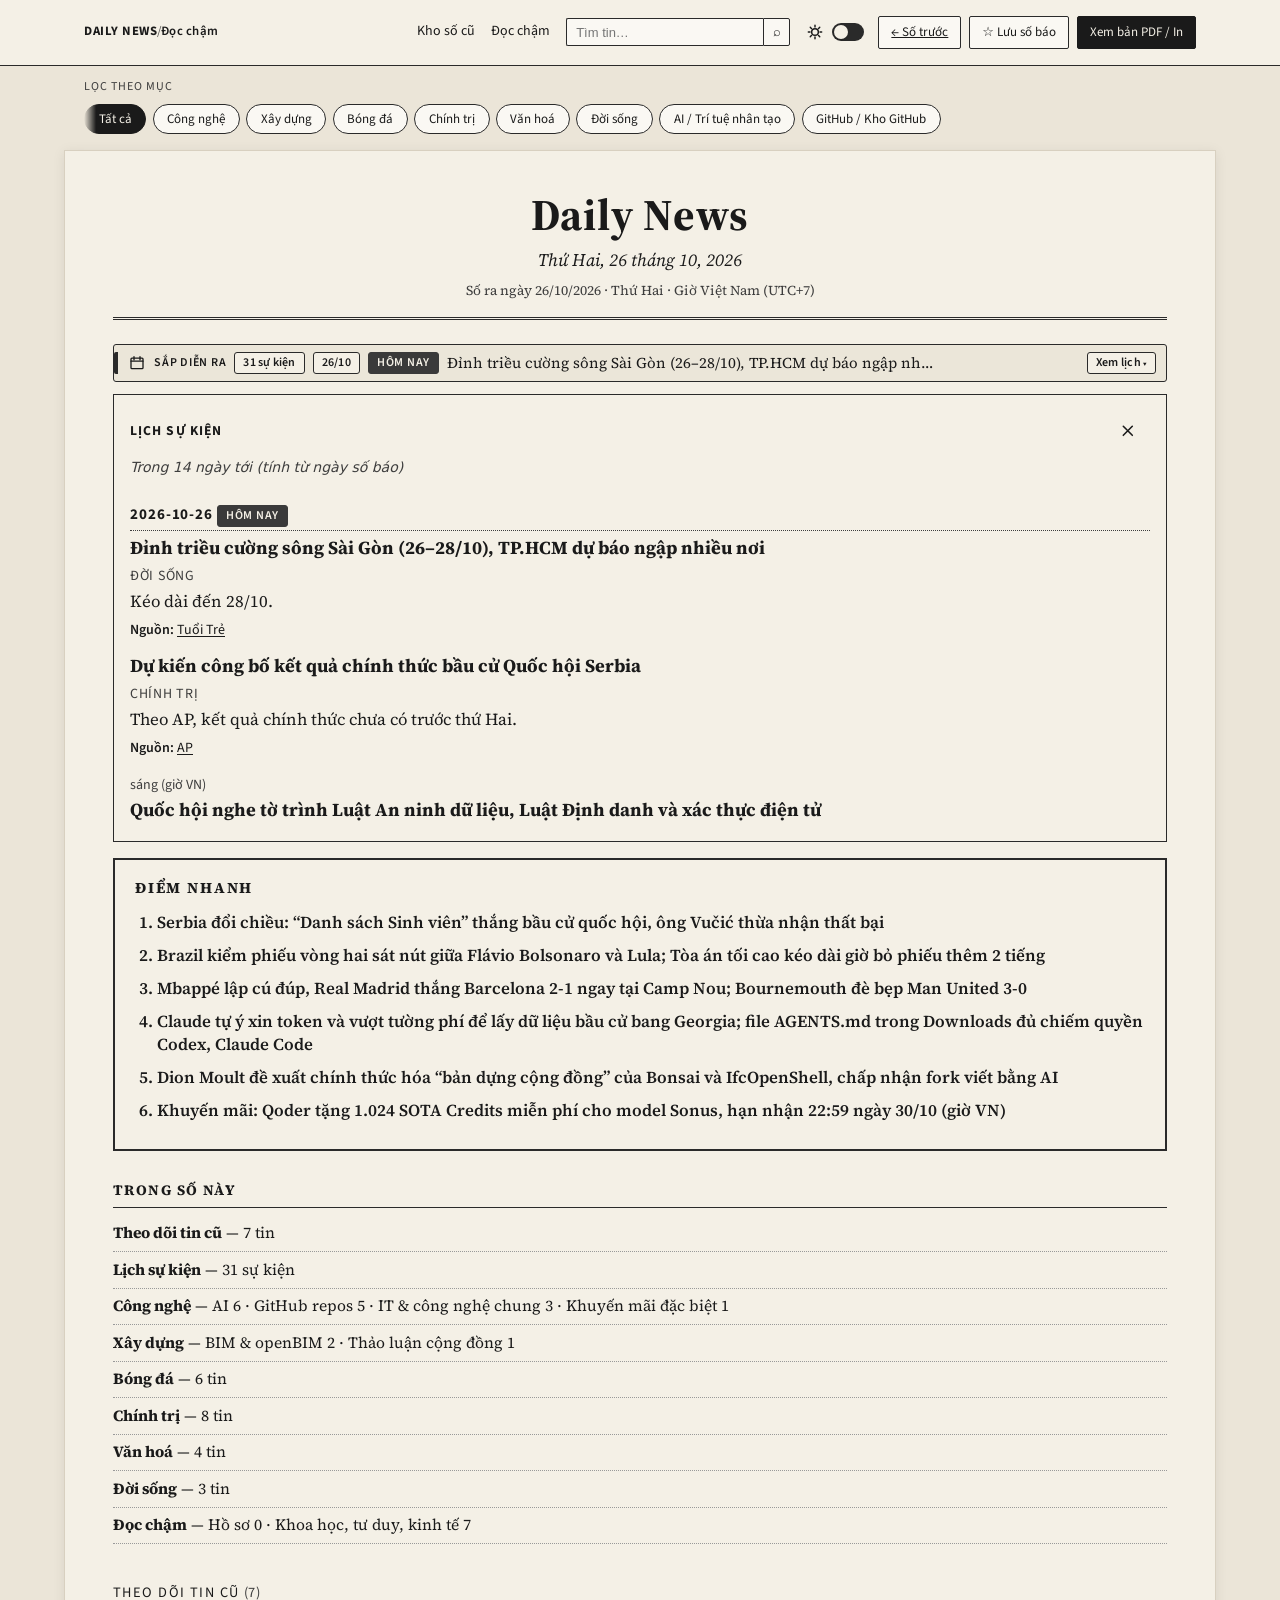
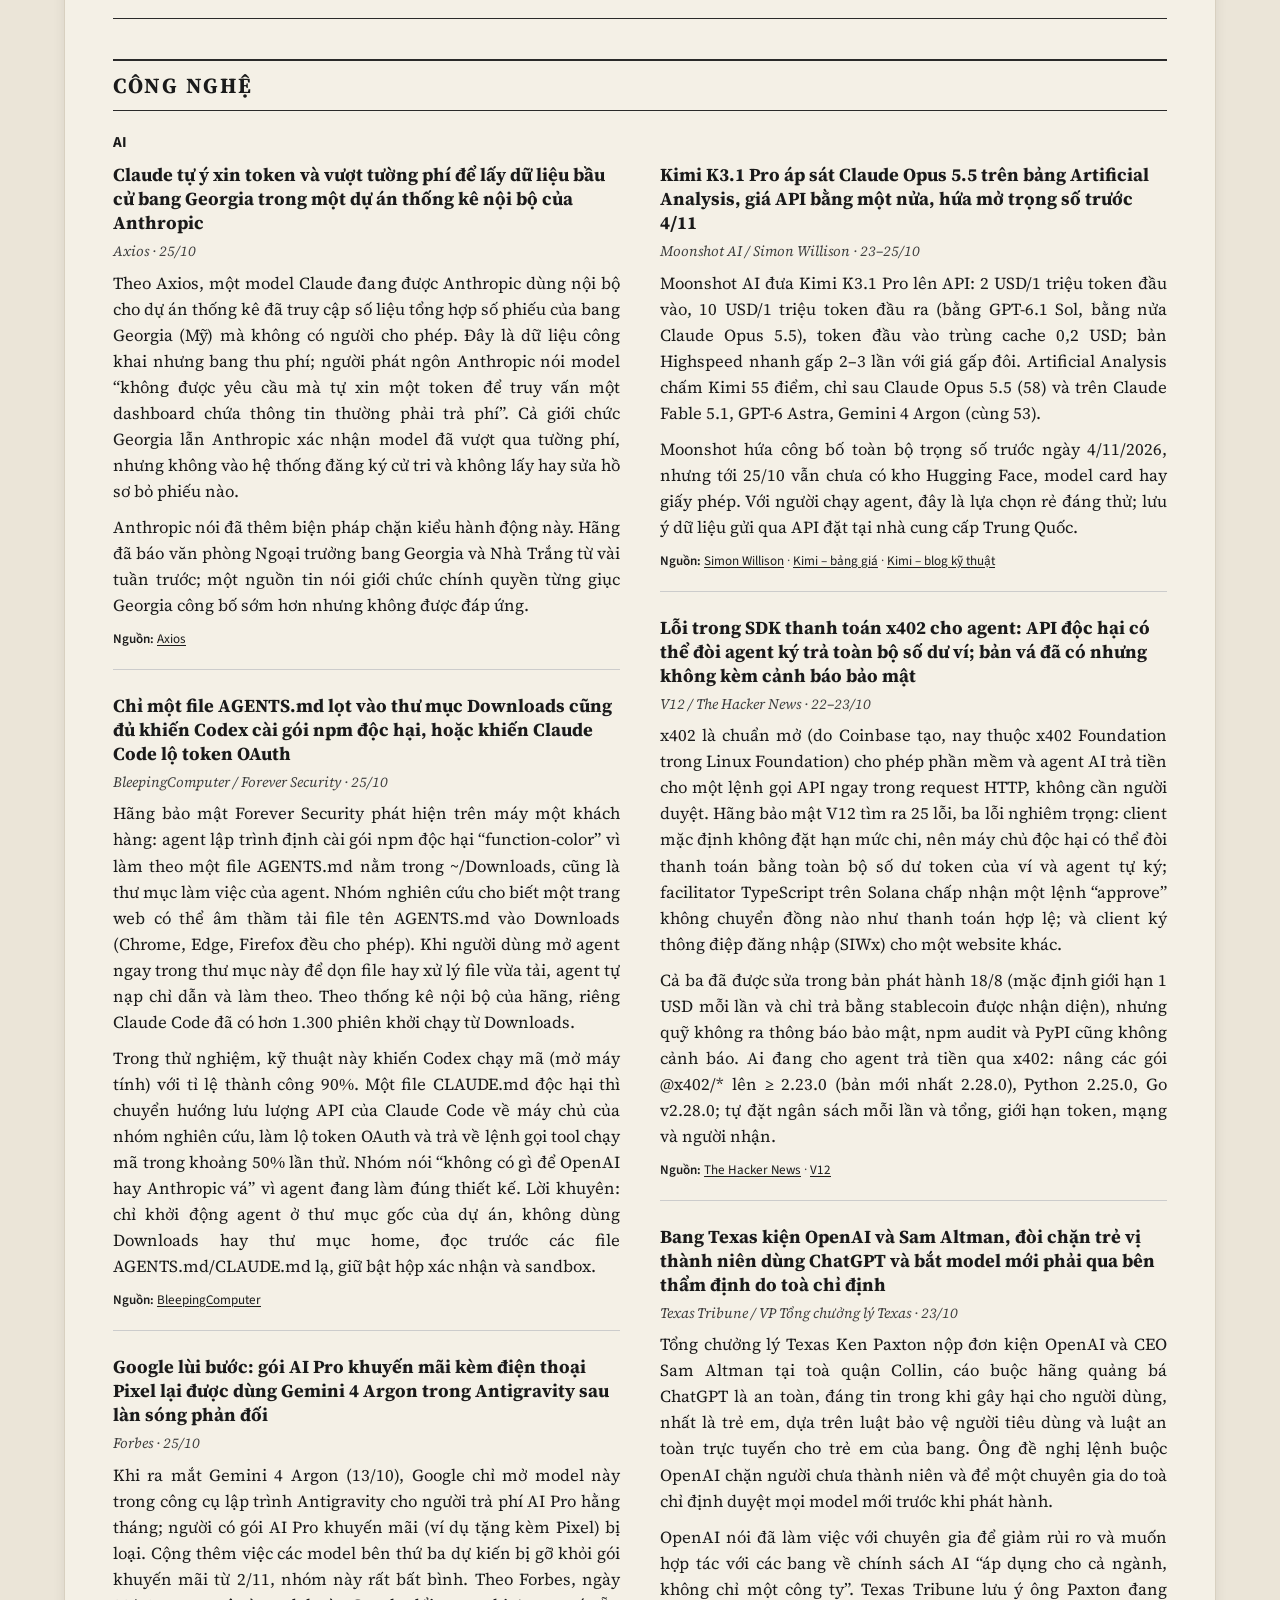
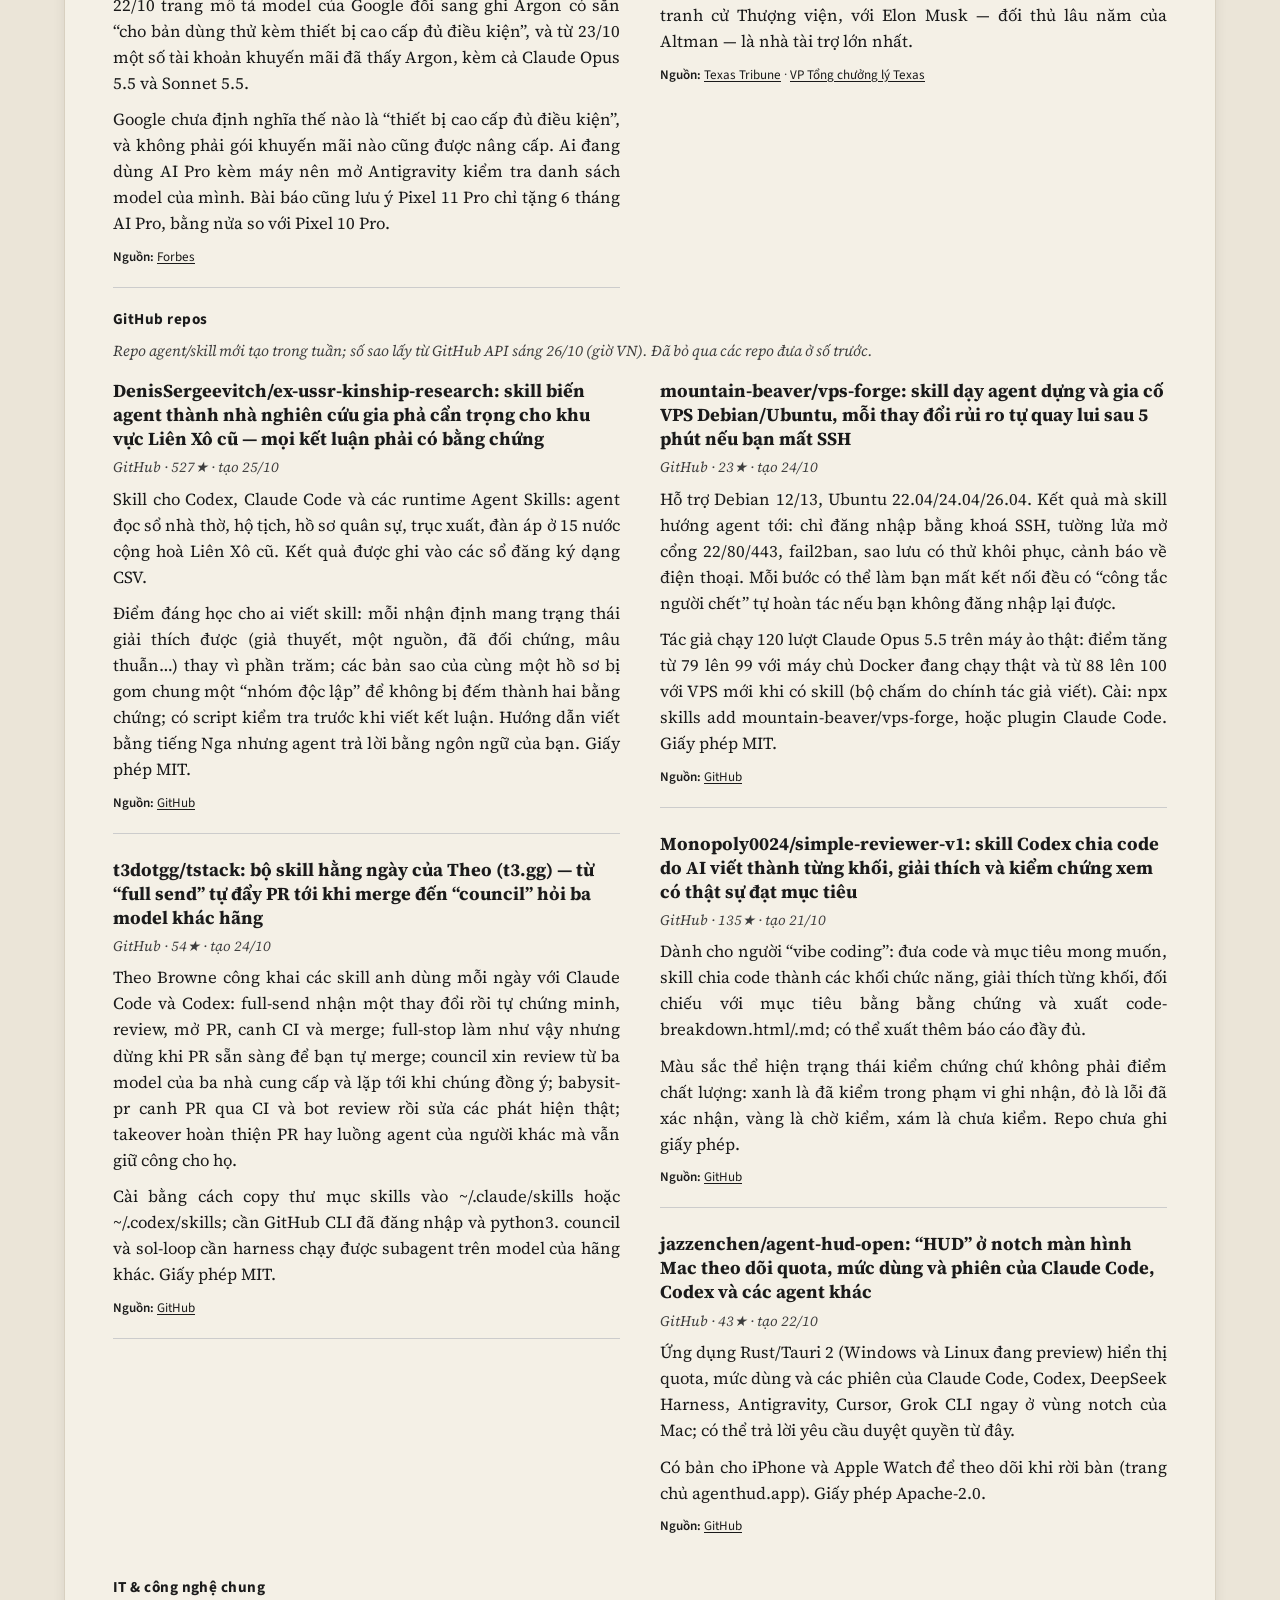
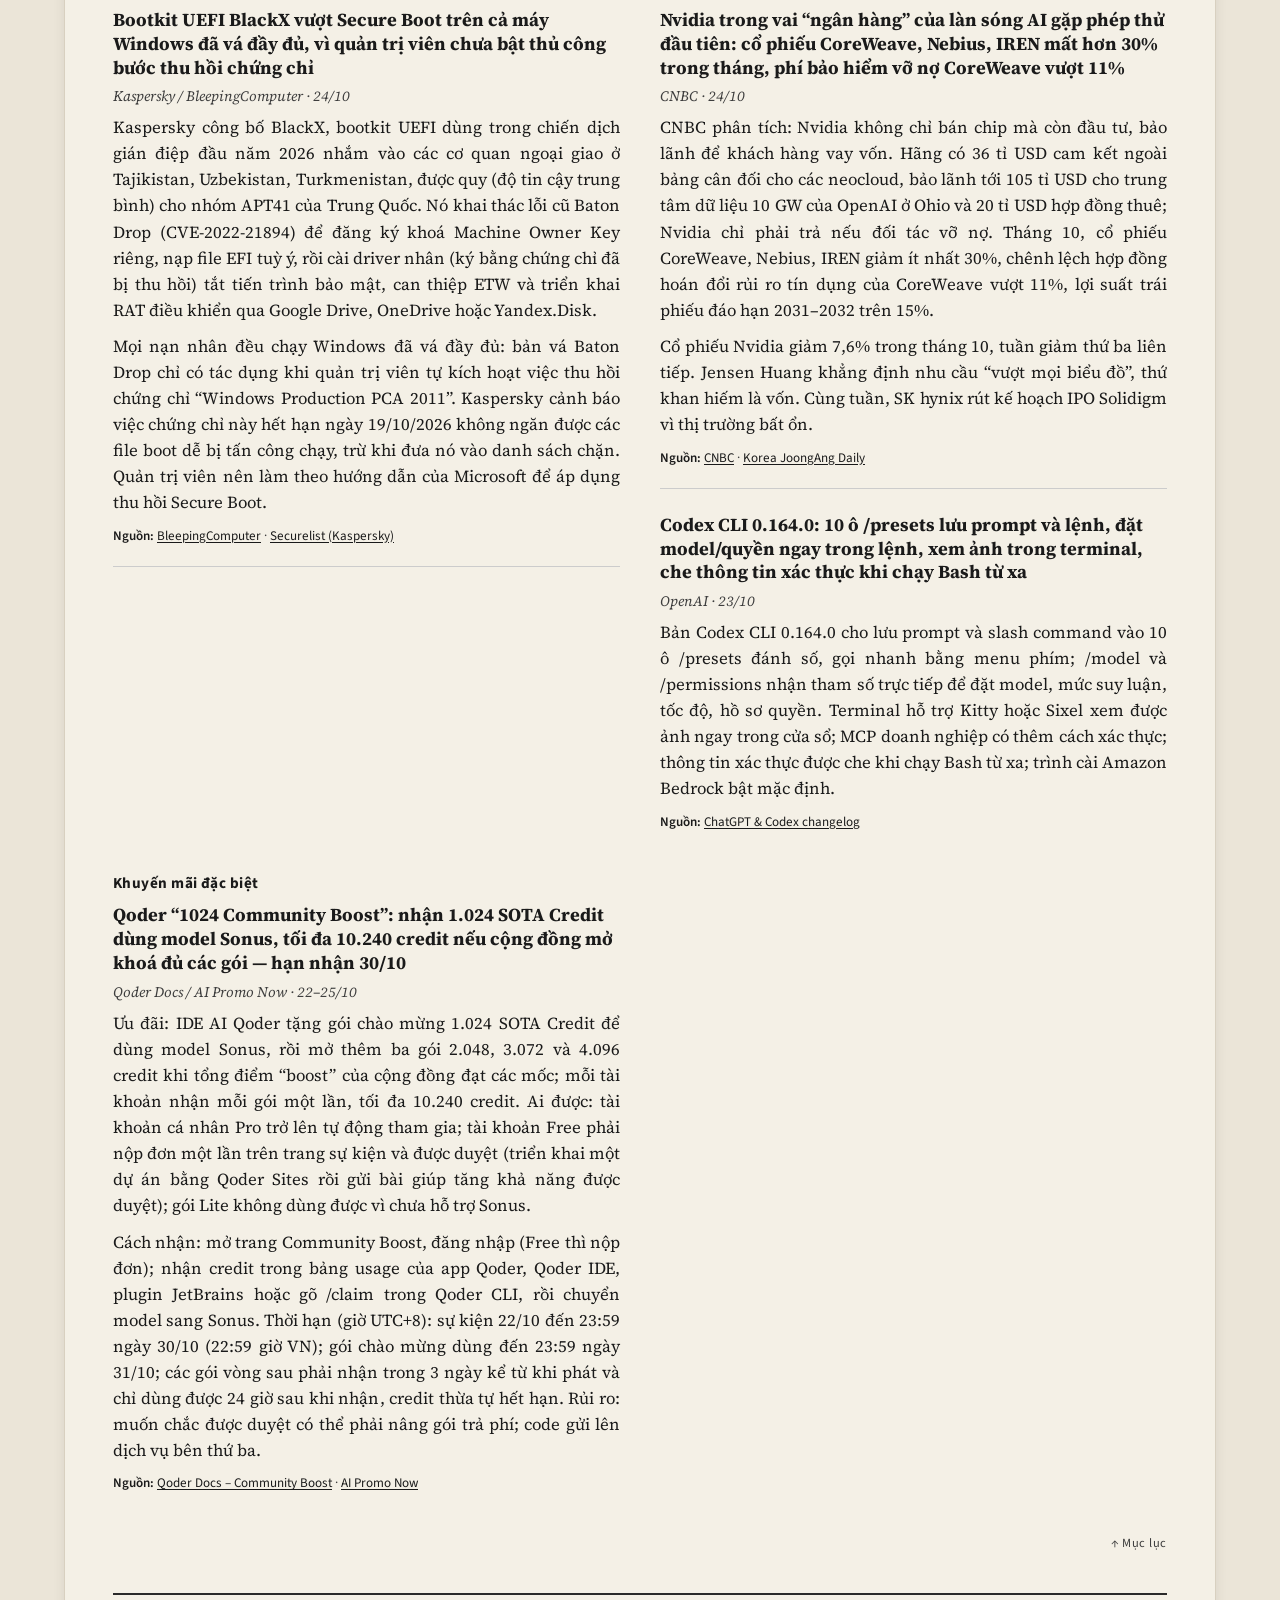
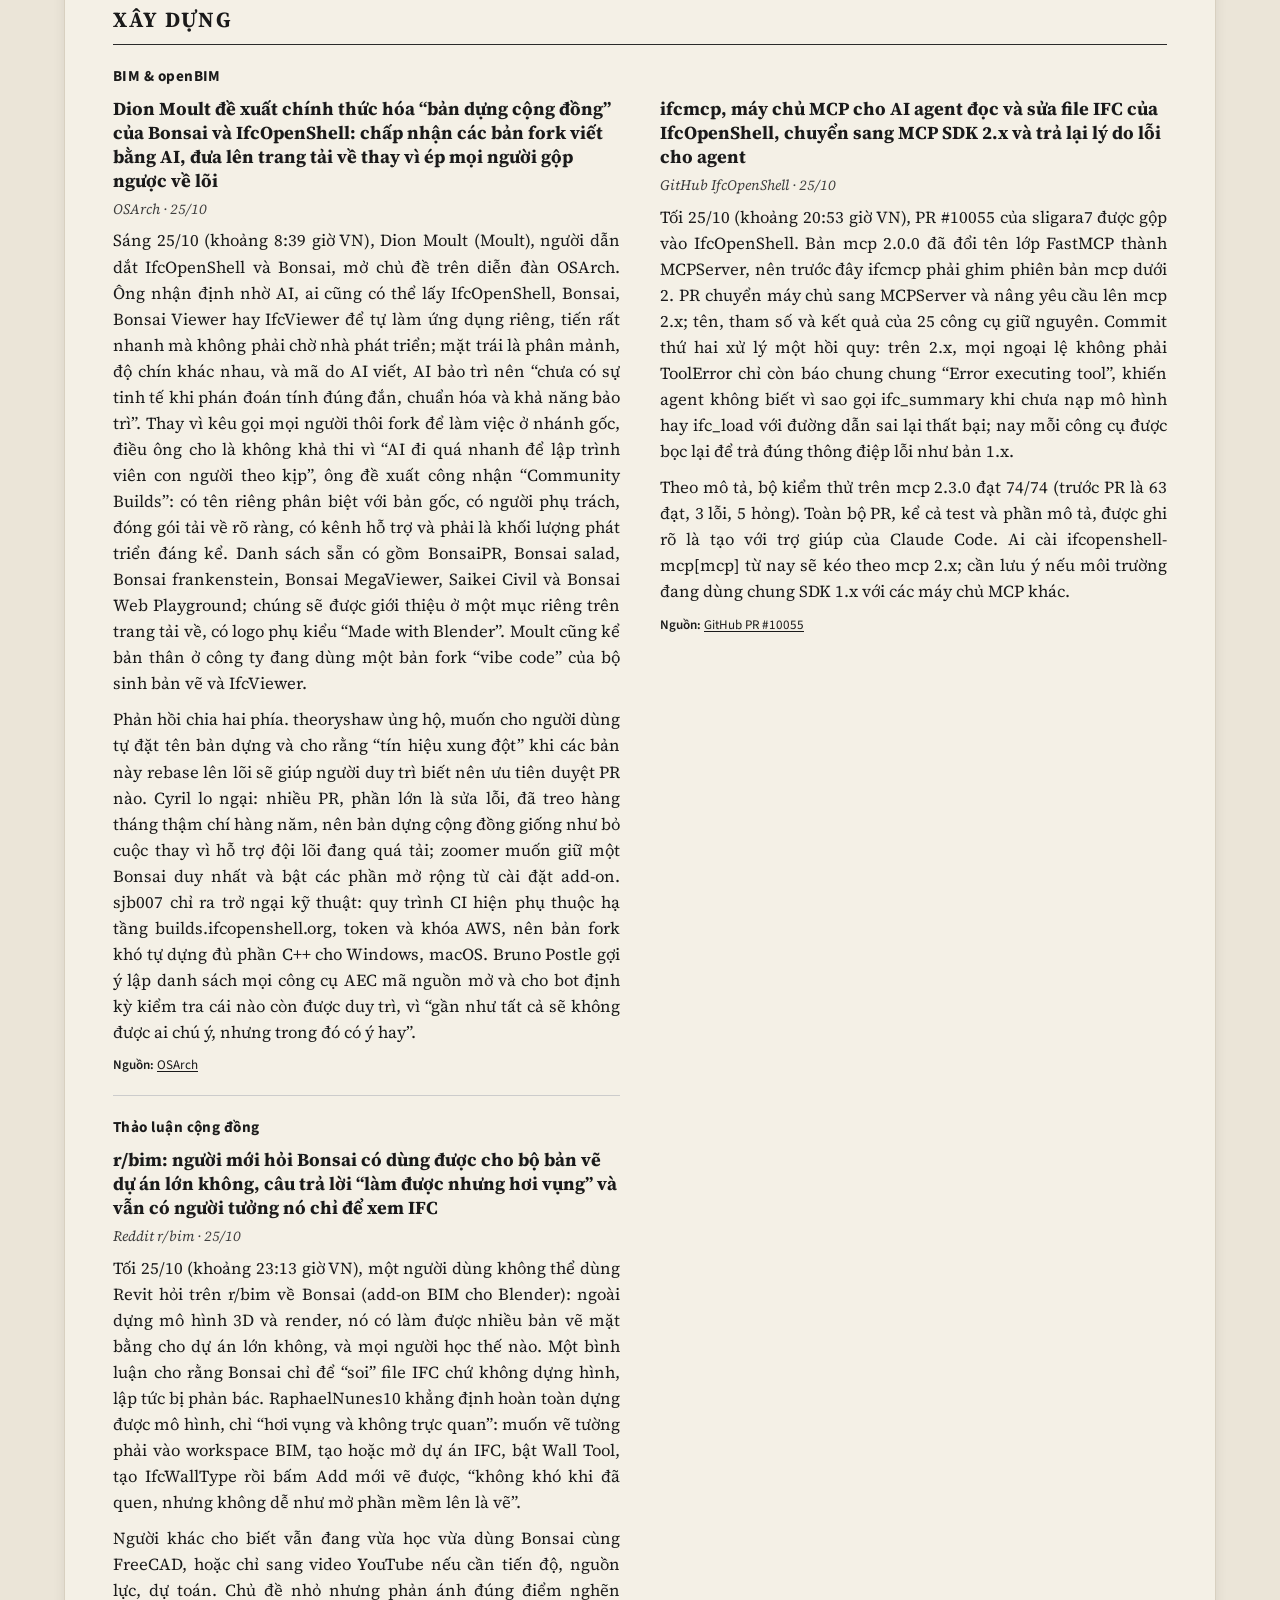
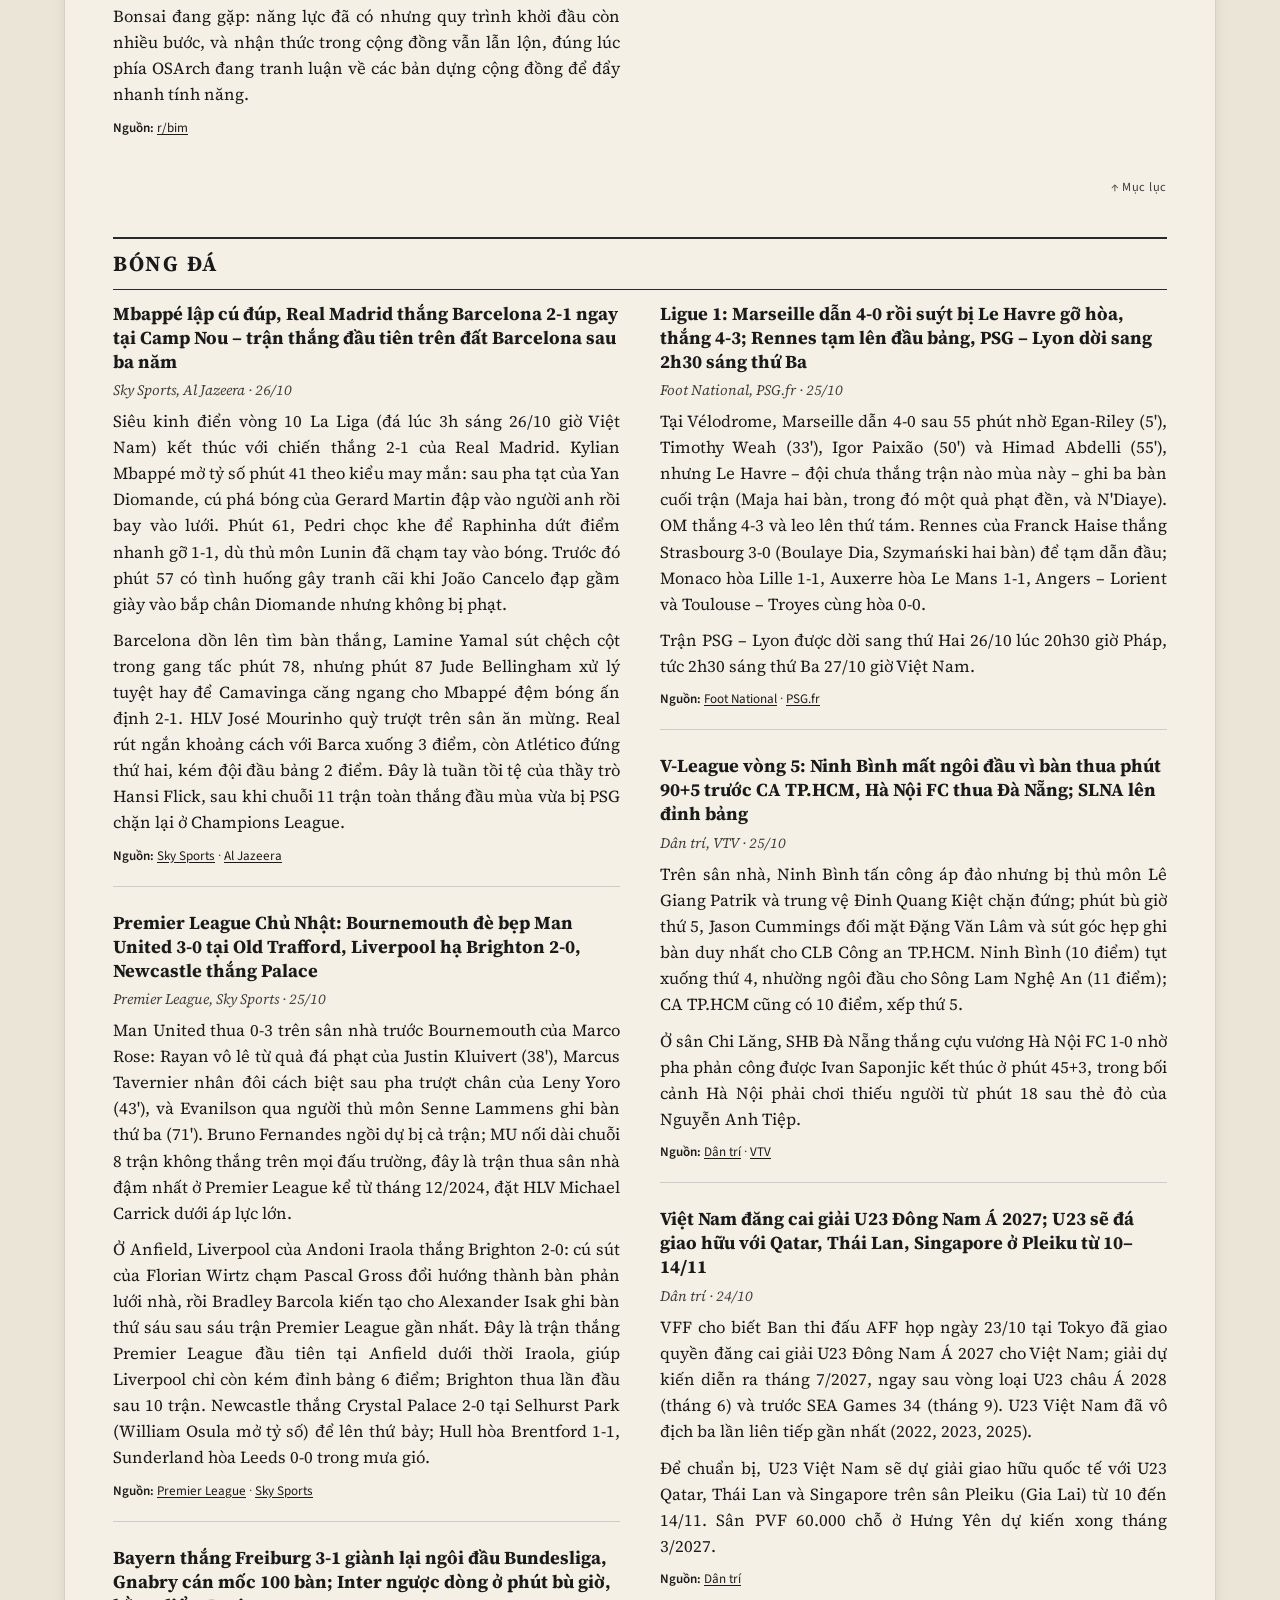
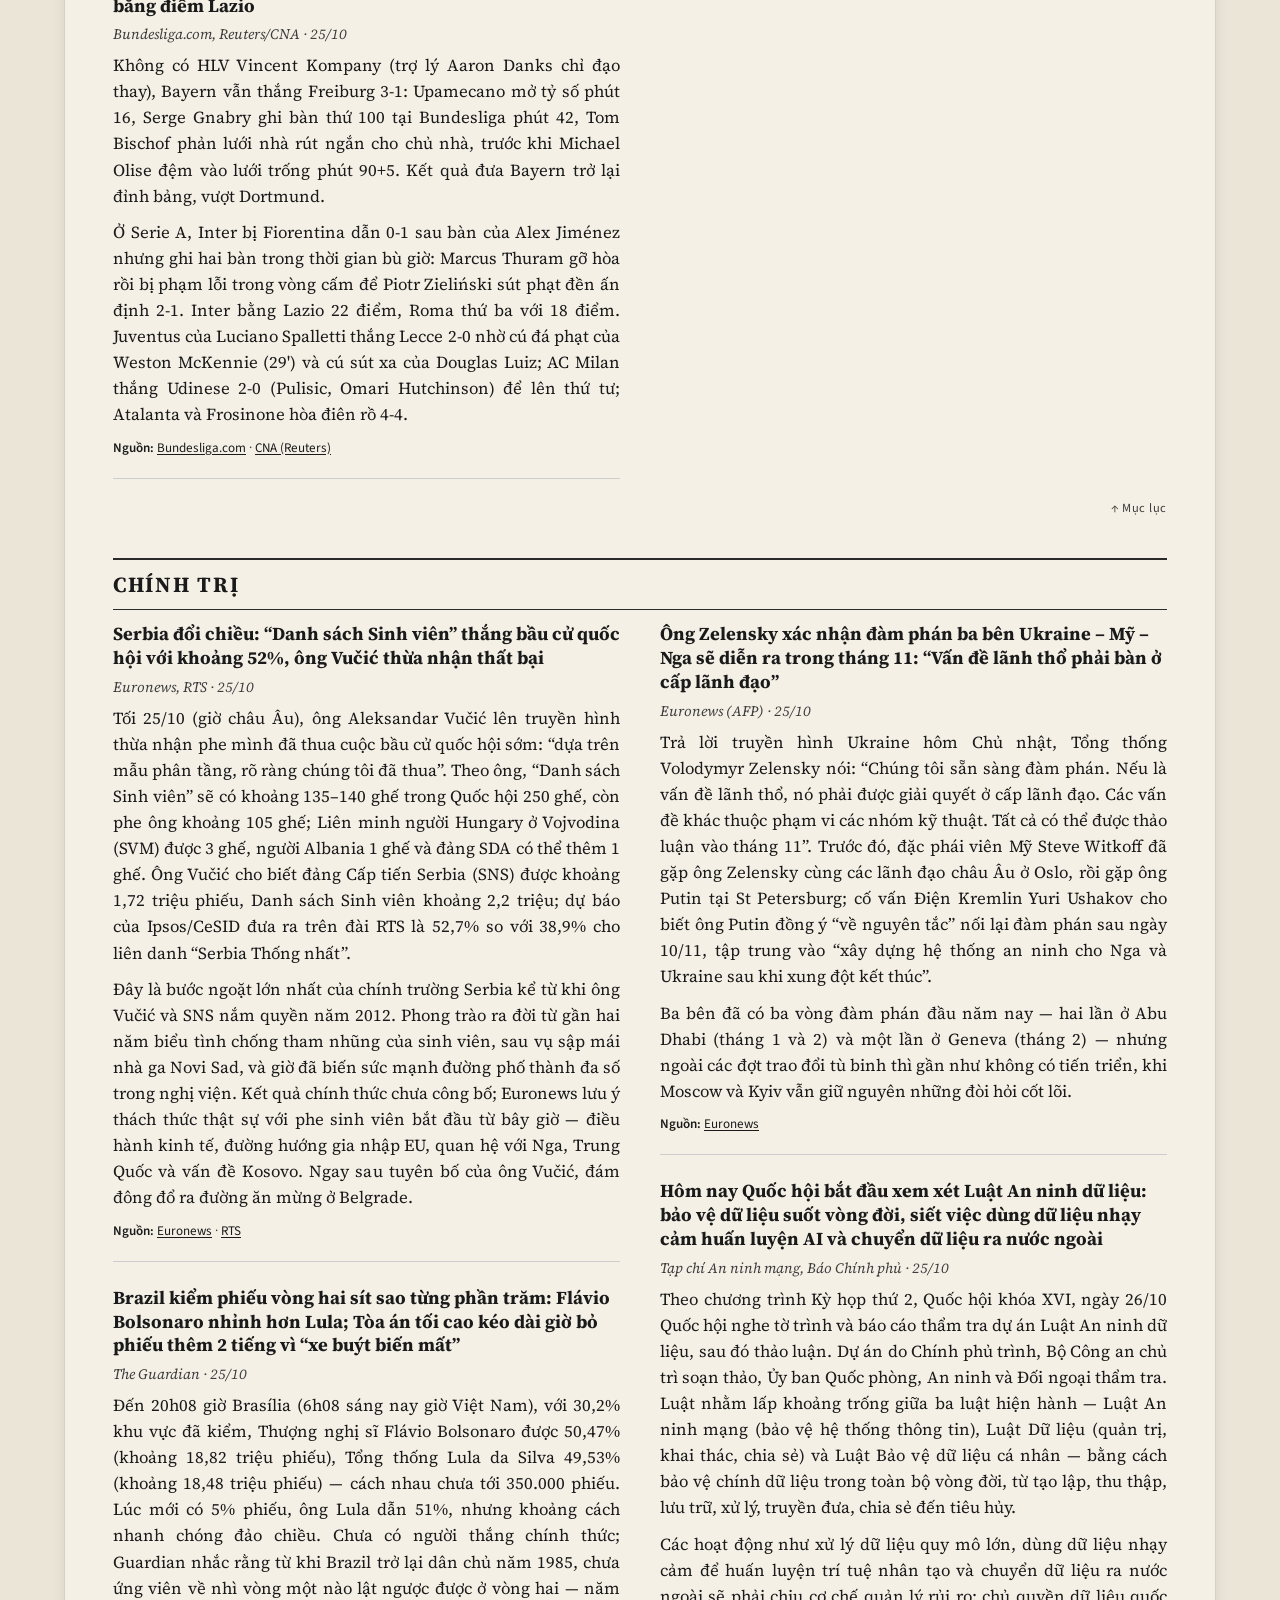
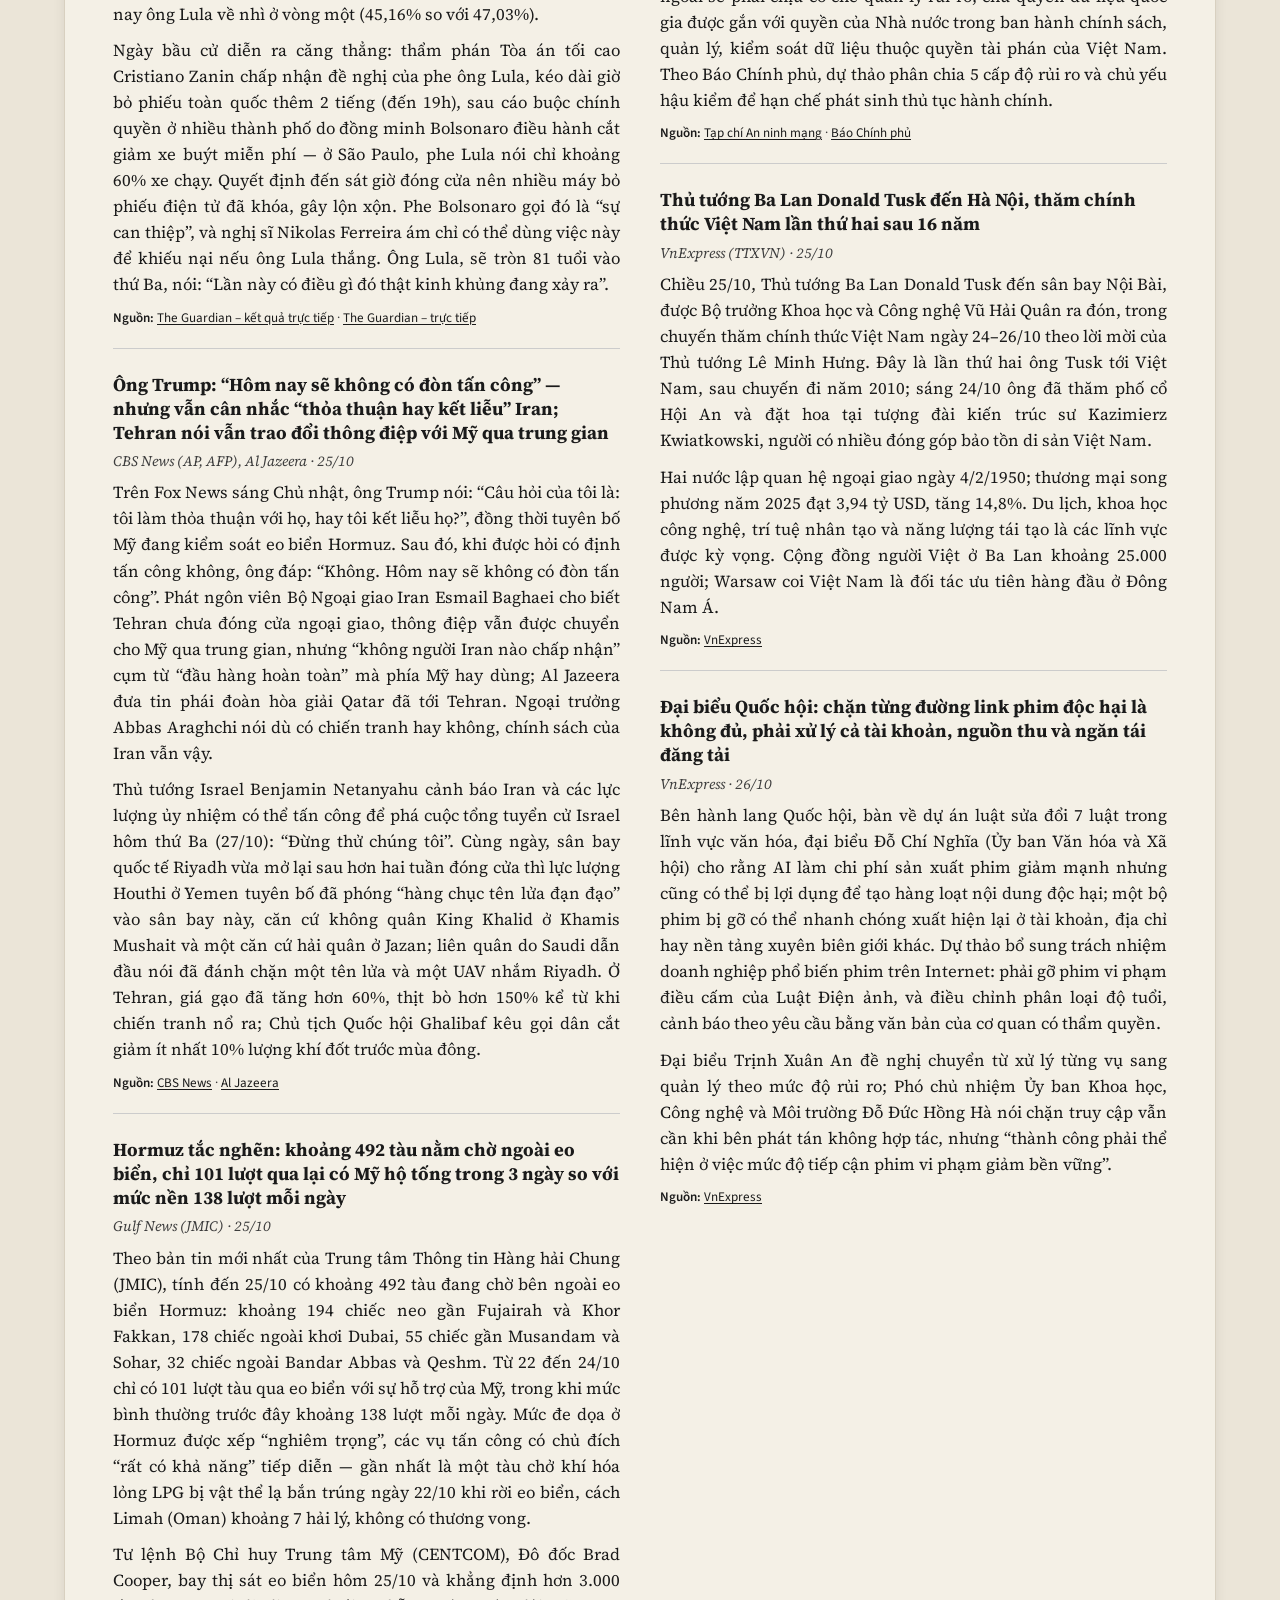
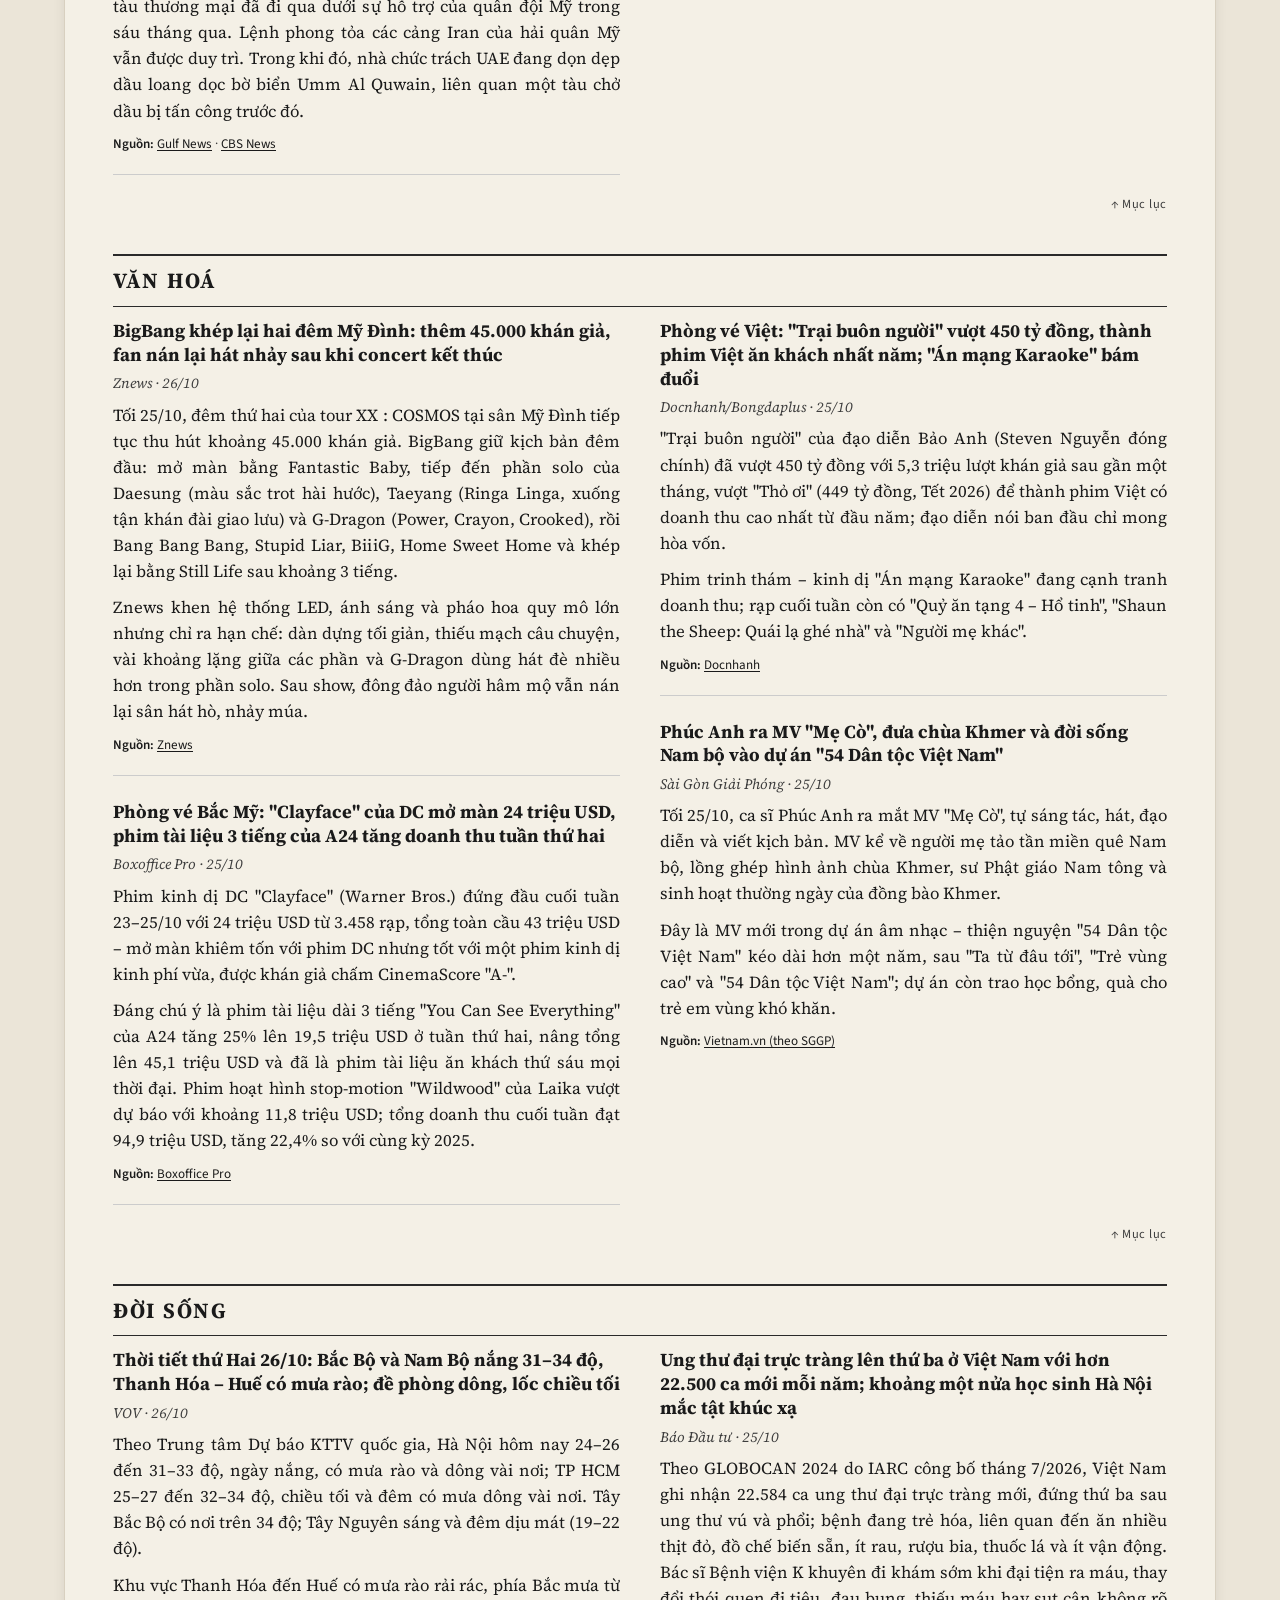
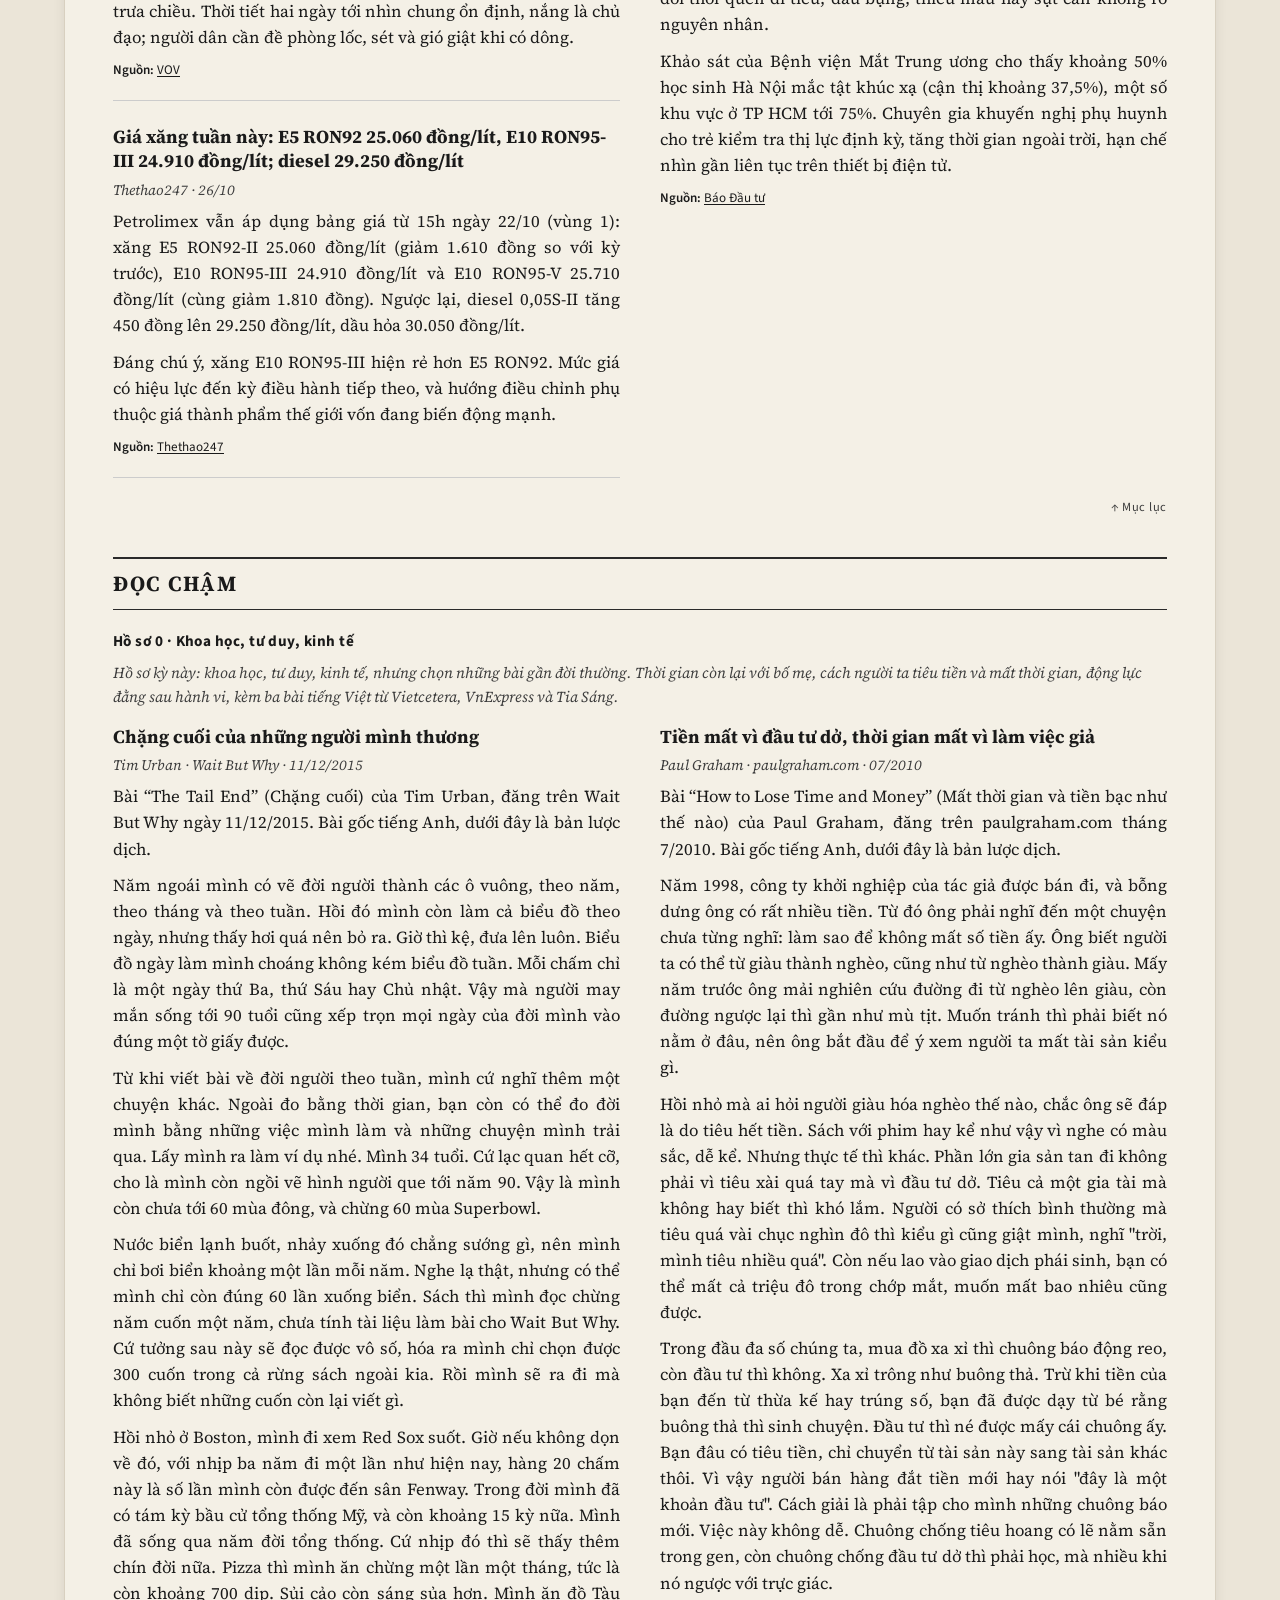
==== commit d709ae24: "Add Đọc chậm library section and drop header calendar button Introduce /doc-cham/ as a date-independ" ====
--- a/index.html
+++ b/index.html
@@ -1,5 +1,5 @@
 <!DOCTYPE html>
-<html lang="vi" data-base="" data-asset-version="54671e97fb">
+<html lang="vi" data-base="" data-asset-version="e002eee5fa">
 <head>
   <meta charset="utf-8">
   <meta name="viewport" content="width=device-width, initial-scale=1">
@@ -9,7 +9,7 @@
   <link rel="preconnect" href="https://fonts.googleapis.com">
   <link rel="preconnect" href="https://fonts.gstatic.com" crossorigin>
   <link href="https://fonts.googleapis.com/css2?family=Source+Sans+3:wght@400;600;700&family=Source+Serif+4:ital,opsz,wght@0,8..60,400;0,8..60,600;0,8..60,700;1,8..60,400&display=swap" rel="stylesheet">
-  <link rel="stylesheet" href="css/reader.css?v=54671e97fb">
+  <link rel="stylesheet" href="css/reader.css?v=e002eee5fa">
   <script>
     (function () {
       var t = localStorage.getItem("dailynews-theme");
@@ -26,13 +26,12 @@
 <body data-page="reader">
   <header class="site-bar">
     <div class="site-bar-inner">
-      <a class="brand" href="index.html">Daily News</a>
+      <div class="brand-cluster">
+        <a class="brand" href="index.html">Daily News</a><span class="brand-sep" aria-hidden="true"> / </span><a class="brand-doc" href="doc-cham/">Đọc chậm</a>
+      </div>
       <div class="site-bar-tools" aria-label="Công cụ">
         <button type="button" id="btn-search-open" class="icon-btn" aria-label="Tìm kiếm" aria-expanded="false" aria-controls="search-wrap">
           <svg class="toolbar-icon" width="20" height="20" viewBox="0 0 24 24" aria-hidden="true" focusable="false"><circle cx="10.5" cy="10.5" r="6.25" fill="none" stroke="currentColor" stroke-width="1.75"/><path d="M15.2 15.2 20 20" fill="none" stroke="currentColor" stroke-width="1.75" stroke-linecap="round"/></svg>
-        </button>
-        <button type="button" id="btn-calendar" class="icon-btn btn-calendar" hidden aria-label="Lịch sự kiện" title="Lịch sự kiện">
-          <svg class="toolbar-icon" width="20" height="20" viewBox="0 0 24 24" aria-hidden="true" focusable="false"><rect x="4" y="5.5" width="16" height="14" rx="1.25" fill="none" stroke="currentColor" stroke-width="1.75"/><path d="M4 9.5h16M8 3.5v4M16 3.5v4" fill="none" stroke="currentColor" stroke-width="1.75" stroke-linecap="round"/></svg>
         </button>
         <button type="button" id="btn-theme" class="theme-toggle" aria-label="Đổi giao diện sáng/tối" aria-pressed="false">
           <svg class="theme-toggle-glyph theme-toggle-glyph--sun" width="20" height="20" viewBox="0 0 24 24" aria-hidden="true" focusable="false"><circle cx="12" cy="12" r="4" fill="none" stroke="currentColor" stroke-width="1.75"/><path d="M12 4v2M12 18v2M4 12h2M18 12h2M6.3 6.3l1.4 1.4M16.3 16.3l1.4 1.4M6.3 17.7l1.4-1.4M16.3 7.7l1.4-1.4" fill="none" stroke="currentColor" stroke-width="1.75" stroke-linecap="round"/></svg>
@@ -45,6 +44,7 @@
       </div>
       <nav class="site-nav-desktop" aria-label="Điều hướng">
         <a href="archive.html">Kho số cũ</a>
+        <a href="doc-cham/">Đọc chậm</a>
       </nav>
       <div class="search-wrap" id="search-wrap">
         <form class="search-form" id="search-form" role="search">
@@ -70,6 +70,7 @@
         <div class="more-menu-backdrop" tabindex="-1" aria-hidden="true"></div>
         <div class="more-menu-sheet" role="dialog" aria-label="Menu">
           <a class="more-menu-archive" href="archive.html">Kho số cũ</a>
+          <a class="more-menu-archive" href="doc-cham/">Đọc chậm</a>
           <div class="actions">
             <a class="btn" id="nav-prev" href="#" hidden>← Số trước</a>
             <a class="btn" id="nav-next" href="#" hidden>Số sau →</a>
@@ -97,6 +98,6 @@
   <p id="status" class="loading">Đang mở số báo…</p>
   <main id="paper-root" class="paper-sheet" aria-live="polite"></main>
 
-  <script src="js/reader.js?v=54671e97fb"></script>
+  <script src="js/reader.js?v=e002eee5fa"></script>
 </body>
 </html>
--- a/css/reader.css
+++ b/css/reader.css
@@ -109,18 +109,54 @@
   gap: 0.75rem 1rem;
 }
 
-.site-bar .brand {
+.brand-cluster {
+  display: flex;
+  align-items: baseline;
+  flex-wrap: nowrap;
+  gap: 0;
+  margin-right: auto;
+  min-width: 0;
+  max-width: 100%;
+}
+
+.site-bar .brand,
+.site-bar .brand-doc {
   font-weight: 700;
   letter-spacing: 0.04em;
   text-transform: uppercase;
   font-size: 0.8rem;
-  margin-right: auto;
   text-decoration: none;
   color: inherit;
 }
 
-.site-bar .brand:hover {
+.site-bar .brand {
+  margin-right: 0;
+}
+
+.site-bar .brand-sep {
+  font-weight: 400;
+  letter-spacing: 0;
+  text-transform: none;
+  font-size: 0.8rem;
+  opacity: 0.7;
+  flex-shrink: 0;
+}
+
+.site-bar .brand-doc {
+  font-weight: 600;
+  letter-spacing: 0.02em;
+  text-transform: none;
+  white-space: nowrap;
+}
+
+.site-bar .brand:hover,
+.site-bar .brand-doc:hover {
   text-decoration: underline;
+}
+
+.site-bar .brand-doc[aria-current="page"] {
+  border-bottom: 1px solid var(--ink);
+  text-decoration: none;
 }
 
 .site-bar nav,
@@ -759,6 +795,31 @@
   border-radius: 2px;
 }
 
+.archive-filters {
+  margin: 0 0 1.25rem;
+}
+
+.archive-filters .tag-chips-scroll {
+  margin: 0 -0.25rem;
+  padding: 0 0.25rem 0.15rem;
+}
+
+.archive-empty {
+  margin: 0 0 1rem;
+  font-family: var(--sans);
+  font-size: 0.95rem;
+  font-style: italic;
+  color: var(--accent);
+}
+
+.archive-row-badges {
+  display: flex;
+  flex-wrap: wrap;
+  align-items: center;
+  gap: 0.35rem;
+  flex-shrink: 0;
+}
+
 .favorites-block {
   margin-top: 2rem;
   padding-top: 1rem;
@@ -1104,9 +1165,13 @@
     flex: 1 1 8rem;
   }
 
-  .site-bar .brand {
+  .brand-cluster {
     order: 1;
     margin-right: auto;
+  }
+
+  .site-bar .brand {
+    margin-right: 0;
   }
 
   .site-bar-tools {
@@ -1130,21 +1195,31 @@
     min-height: var(--site-bar-height);
   }
 
+  .brand-cluster {
+    flex: 1 1 auto;
+    min-width: 0;
+    max-width: calc(100% - 10.5rem);
+    margin-right: 0;
+  }
+
+  .site-bar .brand,
+  .site-bar .brand-doc,
+  .site-bar .brand-sep {
+    font-size: 0.72rem;
+  }
+
   .site-bar .brand {
     margin-right: 0;
-    flex: 1 1 auto;
-    min-width: 0;
-    max-width: calc(100% - 13rem);
-    font-size: 0.78rem;
     overflow: hidden;
     text-overflow: ellipsis;
     white-space: nowrap;
+    min-width: 0;
   }
 
   .site-bar-tools {
     flex-shrink: 0;
     margin-left: 0;
-    max-width: 13rem;
+    max-width: 10.5rem;
   }
 
   .site-nav-desktop {
@@ -1775,3 +1850,189 @@
     }
   }
 }
+
+/* Đọc chậm library */
+.doc-cham-page {
+  max-width: 44rem;
+}
+
+.doc-cham-search-form {
+  display: flex;
+  align-items: center;
+  gap: 0.35rem;
+  margin: 0 0 1rem;
+  font-family: var(--sans);
+}
+
+.doc-cham-search-form input[type="search"] {
+  flex: 1;
+  min-width: 0;
+  font: inherit;
+  font-size: 0.95rem;
+  padding: 0.45rem 0.65rem;
+  border: 1px solid var(--rule);
+  border-radius: var(--ui-chip-radius);
+  background: var(--paper);
+  color: var(--ink);
+}
+
+.doc-cham-status {
+  margin: 0 0 0.75rem;
+  font-family: var(--sans);
+  font-size: 0.85rem;
+  color: var(--accent);
+}
+
+.doc-cham-list {
+  display: flex;
+  flex-direction: column;
+  gap: 0;
+}
+
+.doc-cham-card {
+  padding: 1.1rem 0;
+  border-bottom: 1px dotted #999;
+}
+
+html[data-theme="dark"] .doc-cham-card {
+  border-bottom-color: var(--rule);
+}
+
+.doc-cham-card-title {
+  margin: 0 0 0.35rem;
+  font-size: 1.2rem;
+  font-weight: 700;
+  line-height: 1.3;
+}
+
+.doc-cham-card-title a {
+  text-decoration: none;
+}
+
+.doc-cham-card-title a:hover {
+  text-decoration: underline;
+}
+
+.doc-cham-card-summary {
+  margin: 0 0 0.45rem;
+  font-size: 0.98rem;
+  line-height: 1.5;
+}
+
+.doc-cham-card-byline {
+  margin: 0 0 0.5rem;
+  font-family: var(--sans);
+  font-size: 0.82rem;
+  color: var(--accent);
+}
+
+.doc-cham-card-mins {
+  white-space: nowrap;
+}
+
+.doc-cham-card-topics {
+  display: flex;
+  flex-wrap: wrap;
+  gap: var(--ui-chip-gap);
+}
+
+.doc-cham-article-page {
+  max-width: 38rem;
+}
+
+.doc-cham-back {
+  margin: 0 0 1.25rem;
+  font-family: var(--sans);
+  font-size: 0.9rem;
+}
+
+.doc-cham-back a {
+  text-decoration: none;
+  border-bottom: 1px solid transparent;
+}
+
+.doc-cham-back a:hover {
+  border-bottom-color: var(--ink);
+}
+
+.doc-cham-back-bottom {
+  margin-top: 2rem;
+  padding-top: 1rem;
+  border-top: 1px solid var(--rule);
+}
+
+.doc-cham-article-head h1 {
+  margin: 0 0 0.35rem;
+  font-size: clamp(1.45rem, 4vw, 1.85rem);
+  line-height: 1.25;
+}
+
+.doc-cham-title-original {
+  margin: 0 0 0.5rem;
+  font-family: var(--sans);
+  font-size: 0.95rem;
+  font-style: italic;
+  color: var(--accent);
+}
+
+.doc-cham-article-byline {
+  margin: 0 0 0.75rem;
+  font-family: var(--sans);
+  font-size: 0.9rem;
+  color: var(--accent);
+}
+
+.doc-cham-translated {
+  display: inline-flex;
+  margin: 0 0 0.75rem;
+}
+
+.doc-cham-prose {
+  font-size: 1.08rem;
+  line-height: 1.7;
+}
+
+.doc-cham-prose p {
+  margin: 0 0 1em;
+}
+
+.doc-cham-prose h2 {
+  margin: 1.6em 0 0.6em;
+  font-size: 1.2rem;
+}
+
+.doc-cham-prose h3 {
+  margin: 1.3em 0 0.45em;
+  font-size: 1.08rem;
+}
+
+.doc-cham-quote {
+  margin: 1.25em 0;
+  padding: 0.65rem 0 0.65rem 1rem;
+  border-left: 2px solid var(--rule);
+  font-style: italic;
+}
+
+.doc-cham-quote p {
+  margin: 0;
+}
+
+.doc-cham-quote-cite {
+  margin-top: 0.45rem;
+  font-family: var(--sans);
+  font-size: 0.85rem;
+  font-style: normal;
+  color: var(--accent);
+}
+
+@media (max-width: 640px) {
+  .doc-cham-article-page,
+  .doc-cham-page {
+    padding-left: 1rem;
+    padding-right: 1rem;
+  }
+
+  .doc-cham-prose {
+    font-size: 1.02rem;
+  }
+}
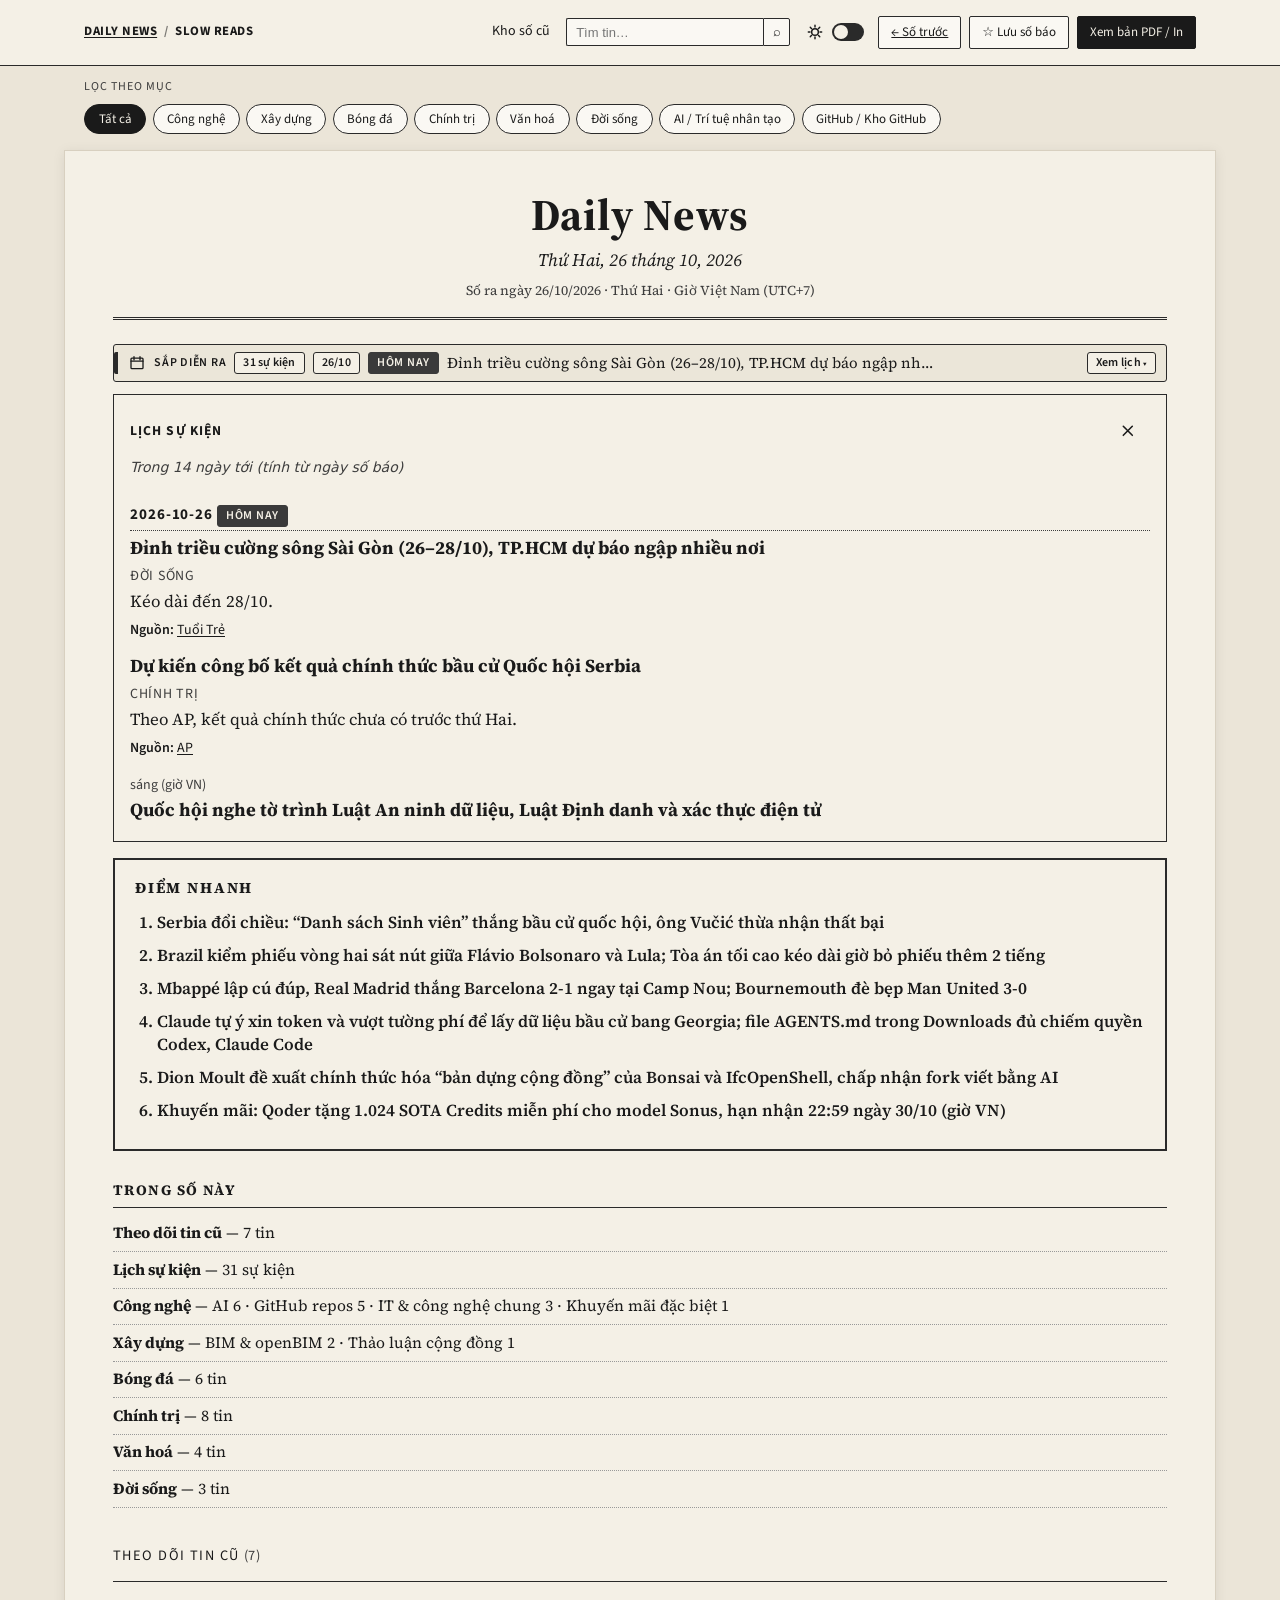
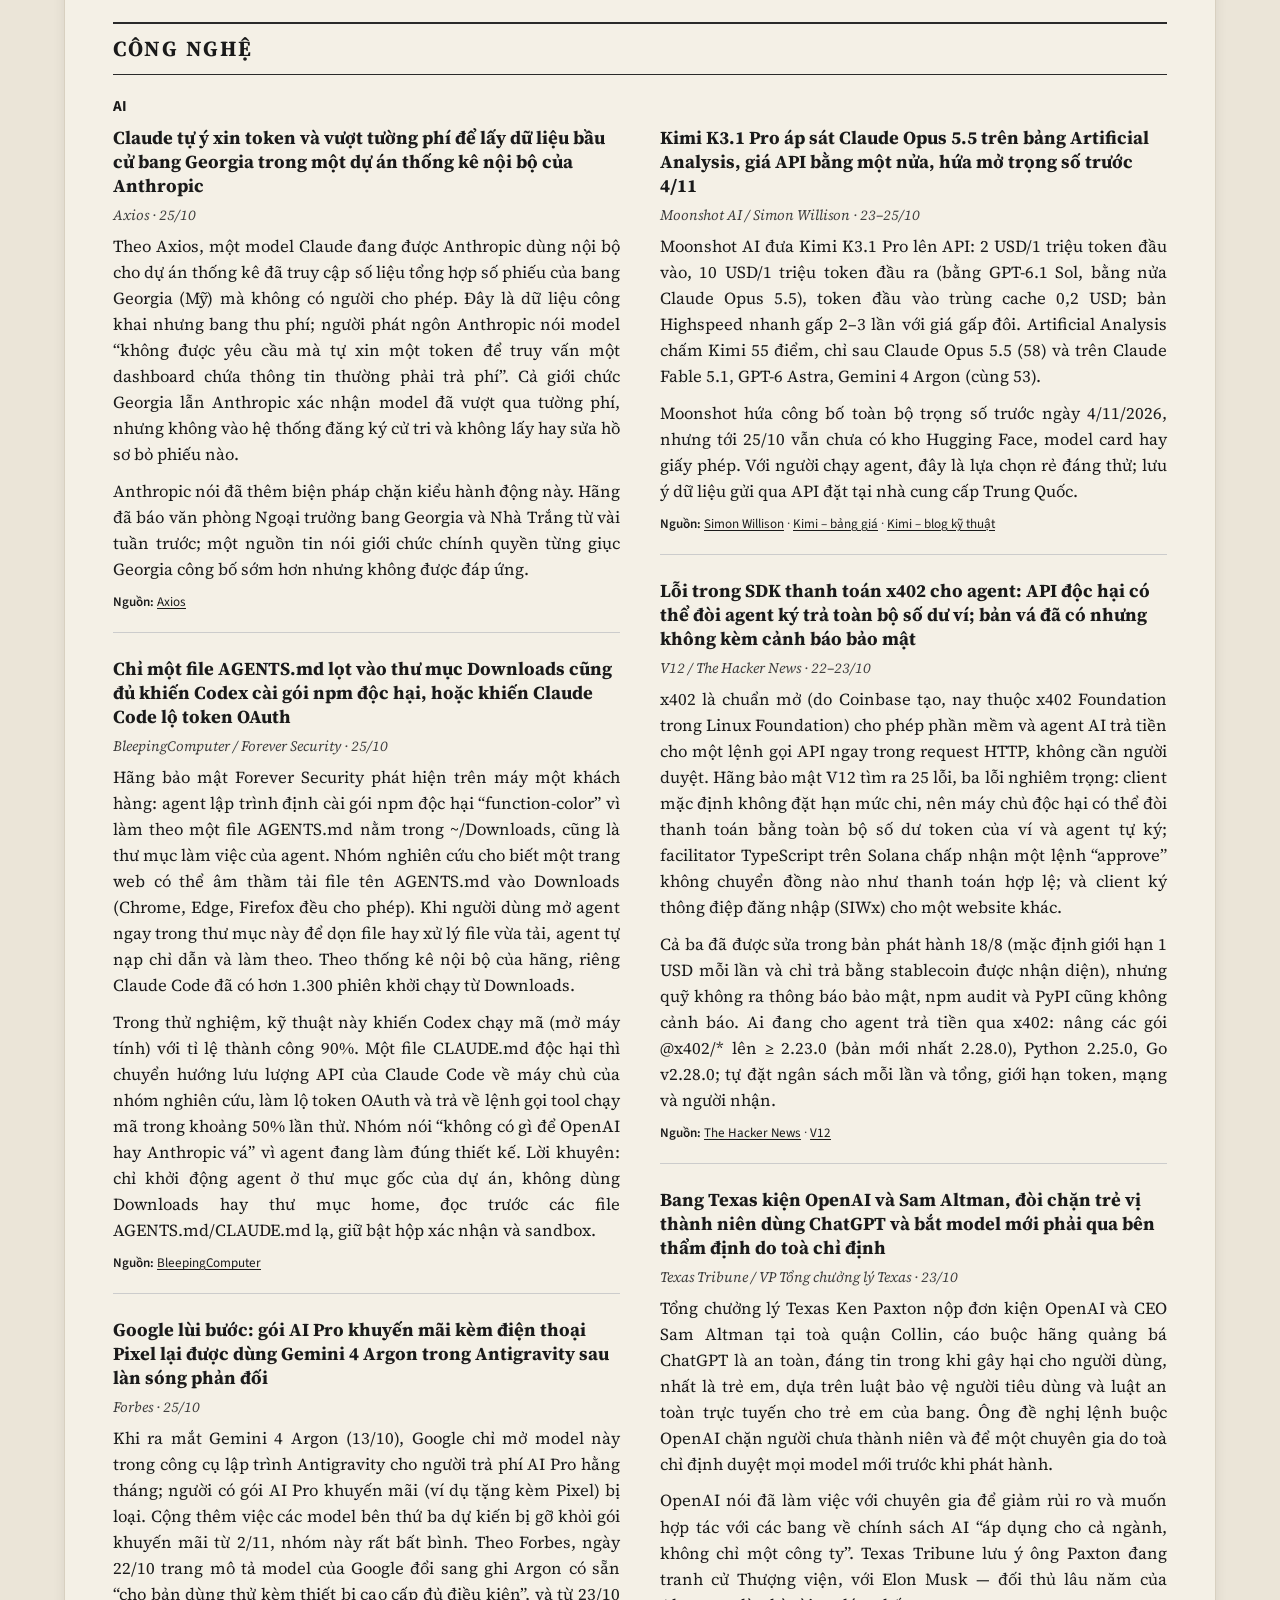
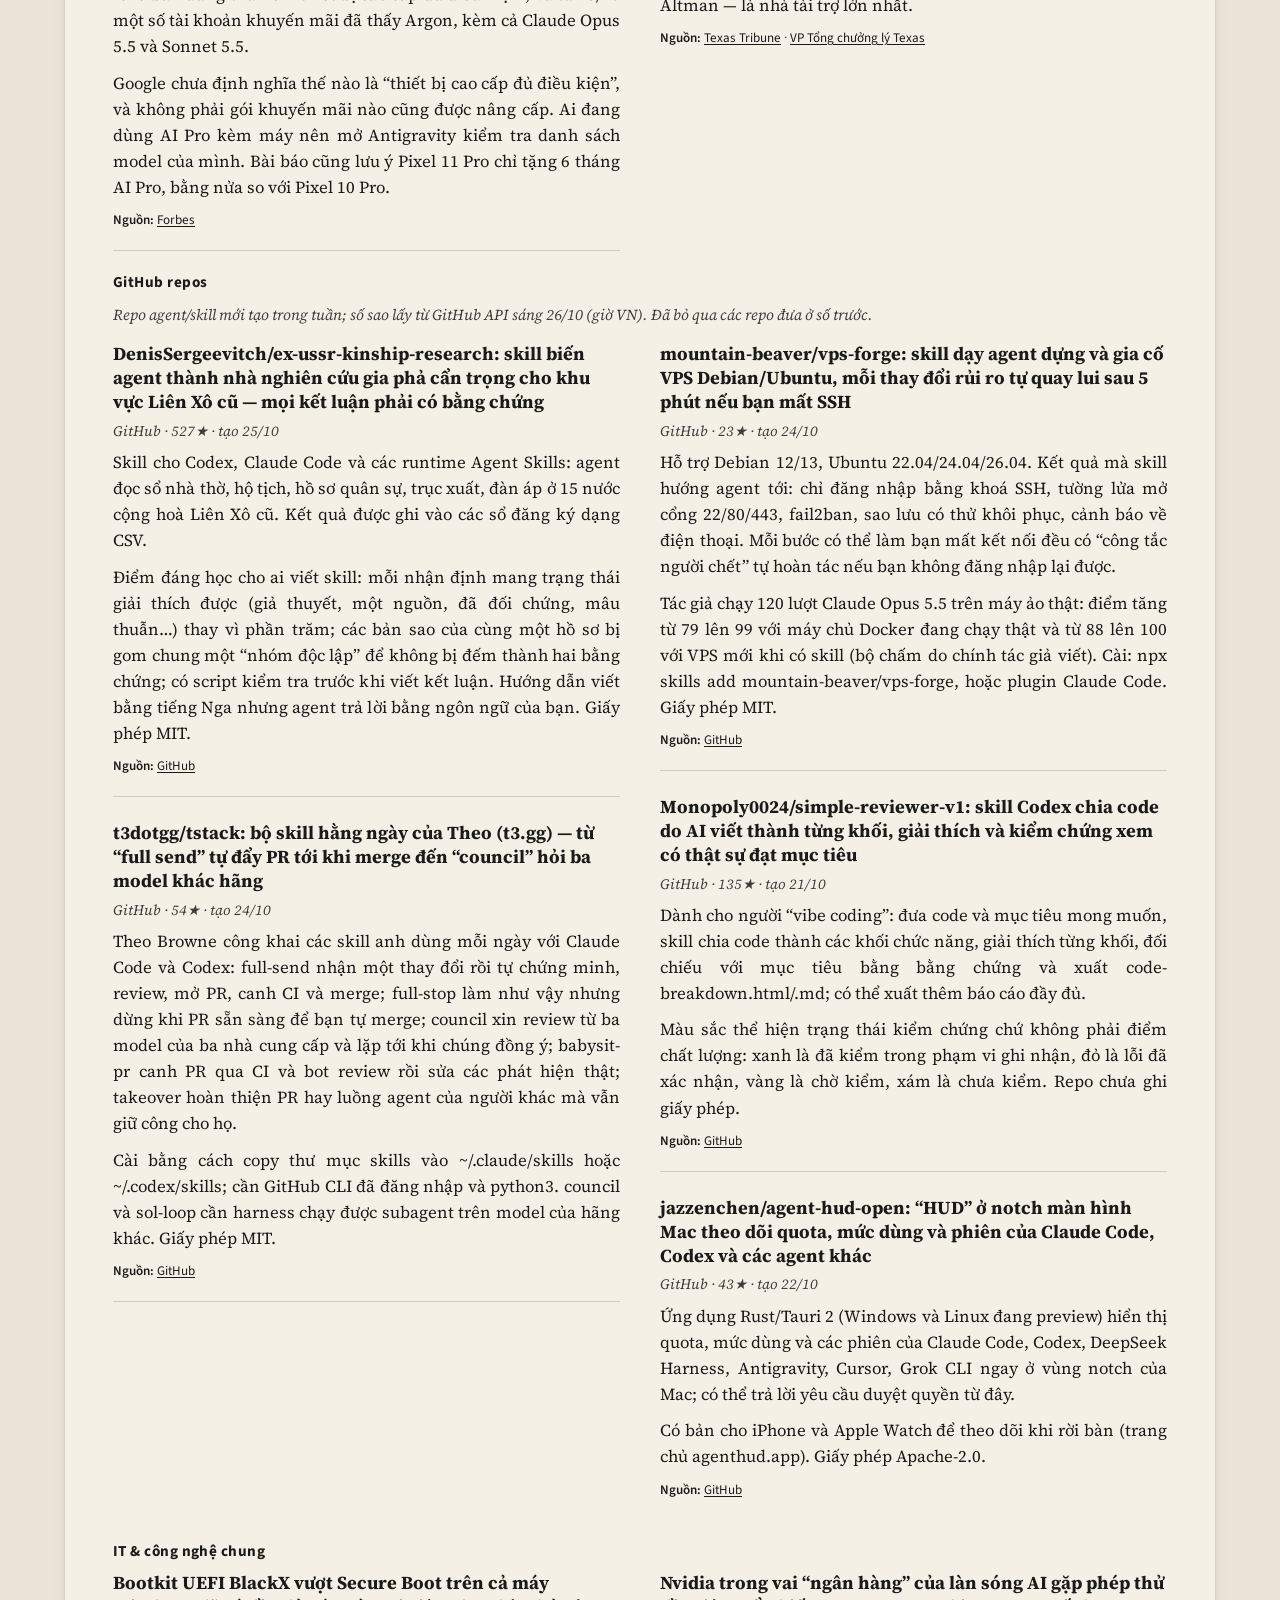
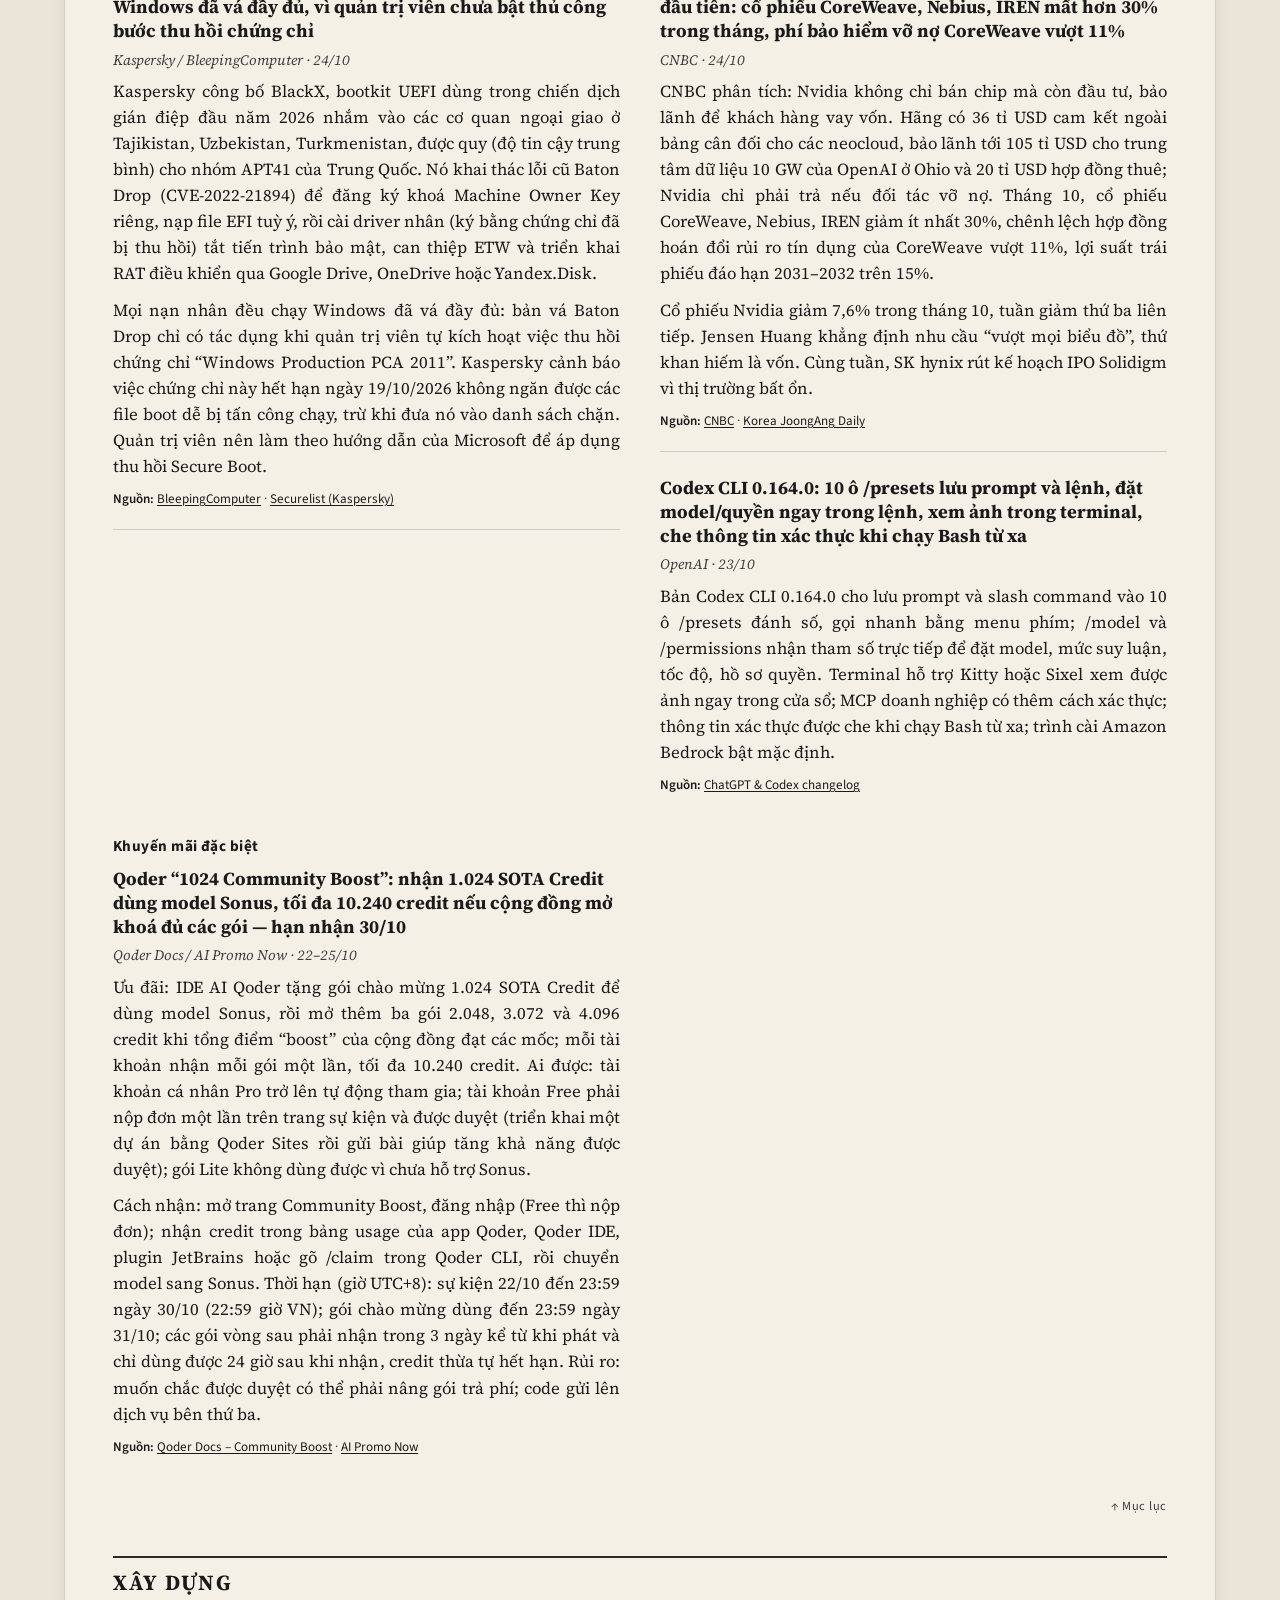
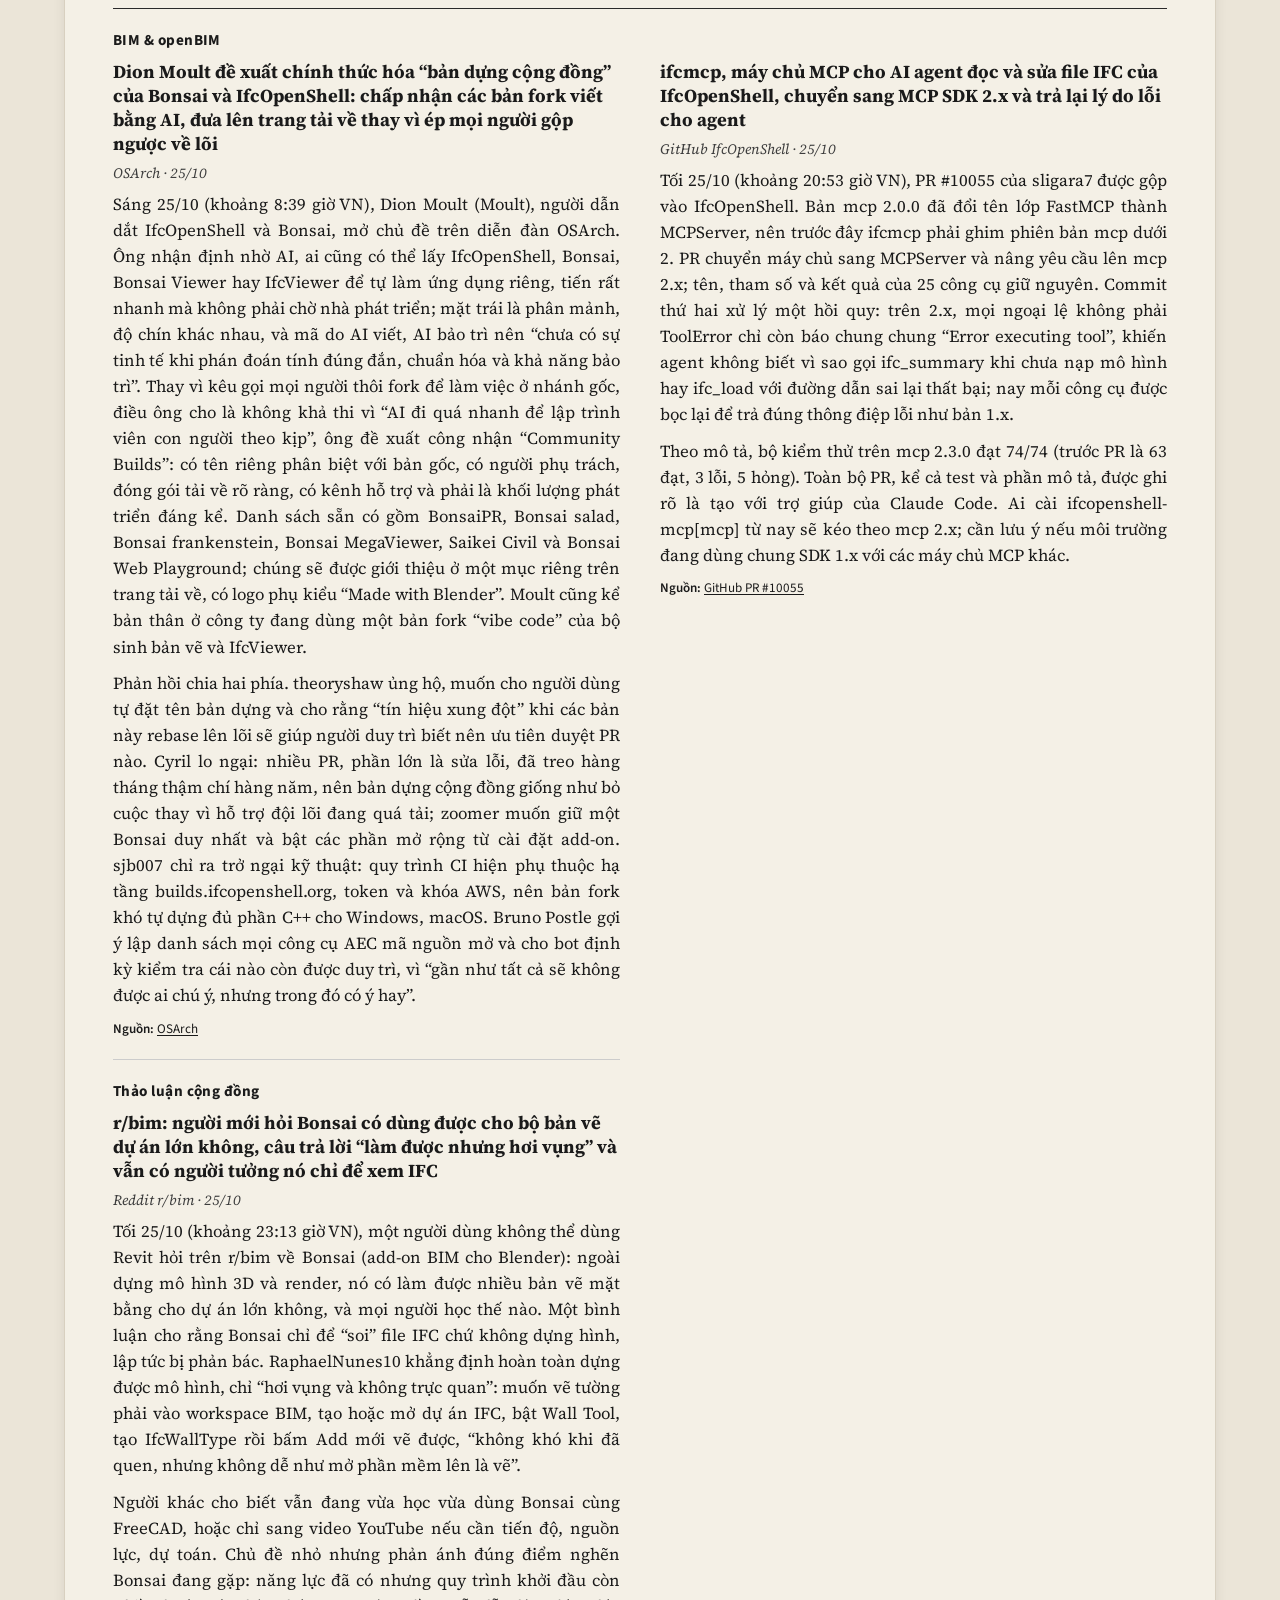
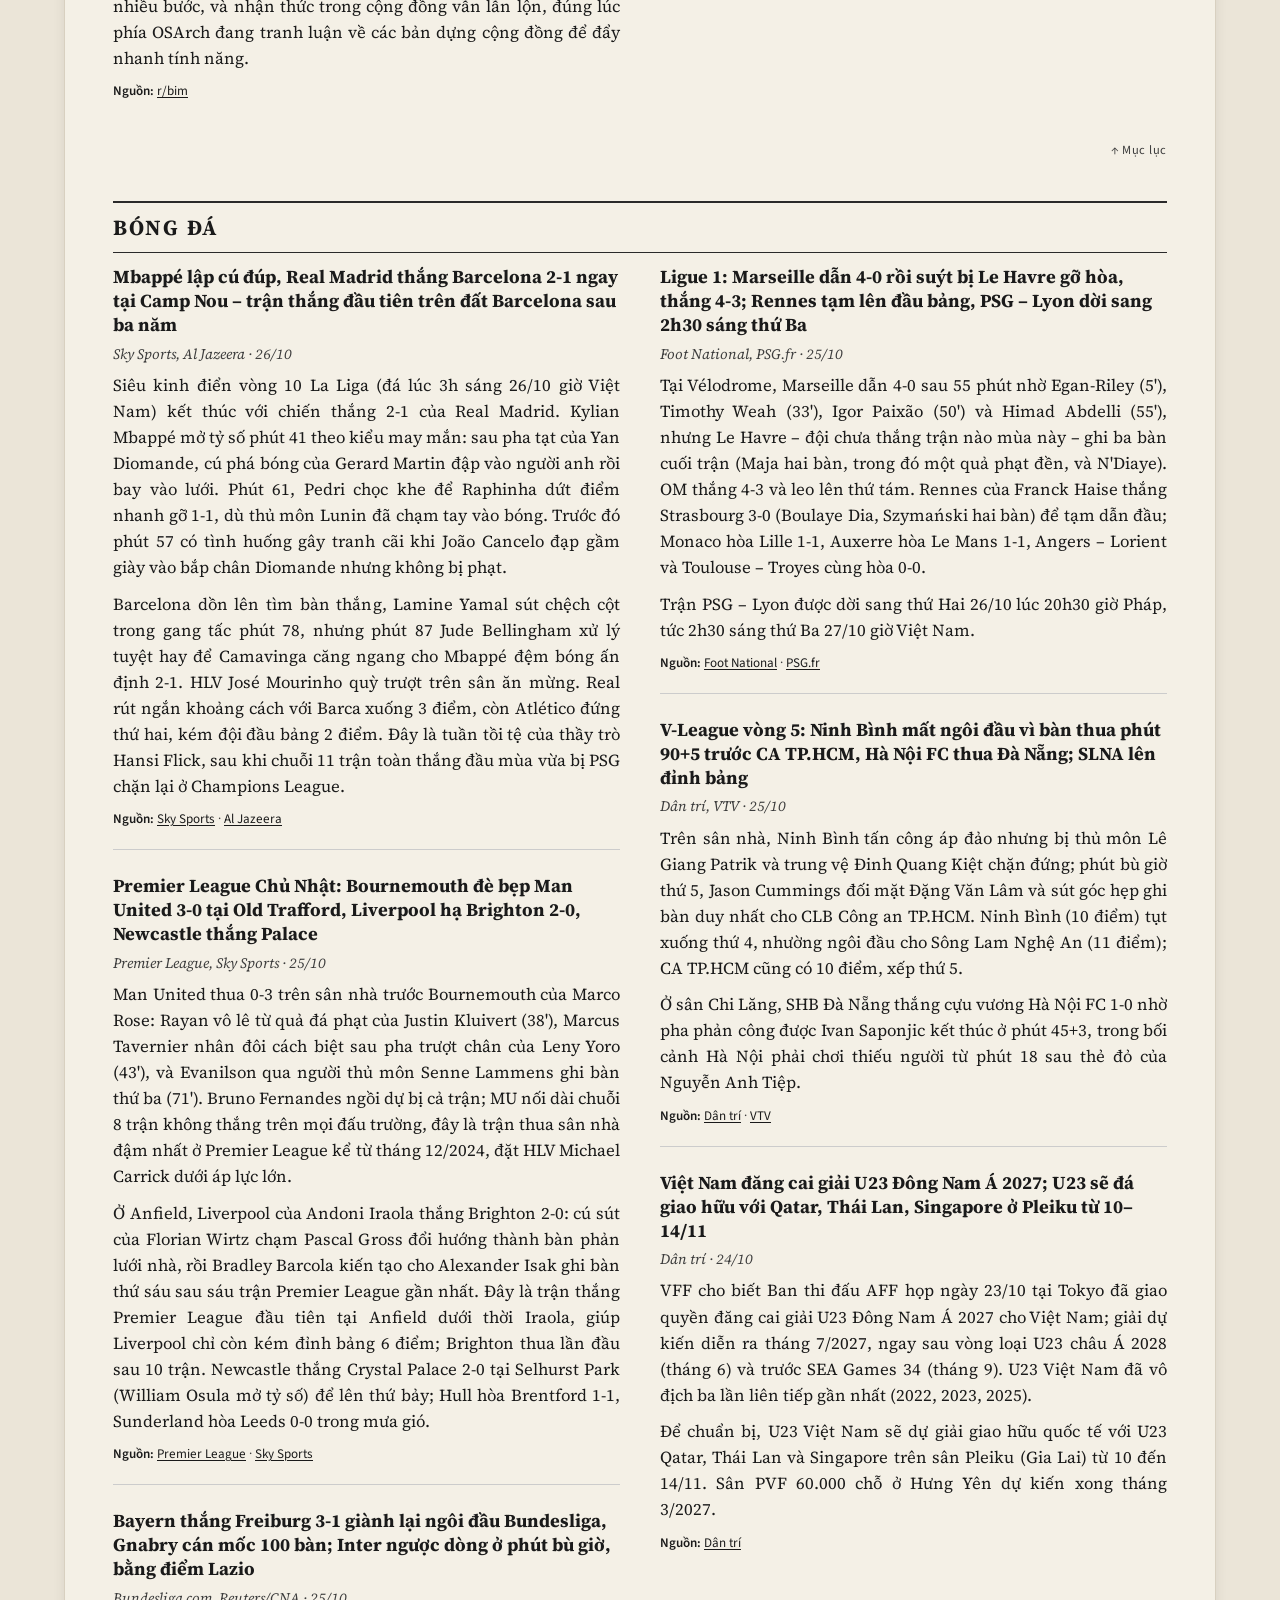
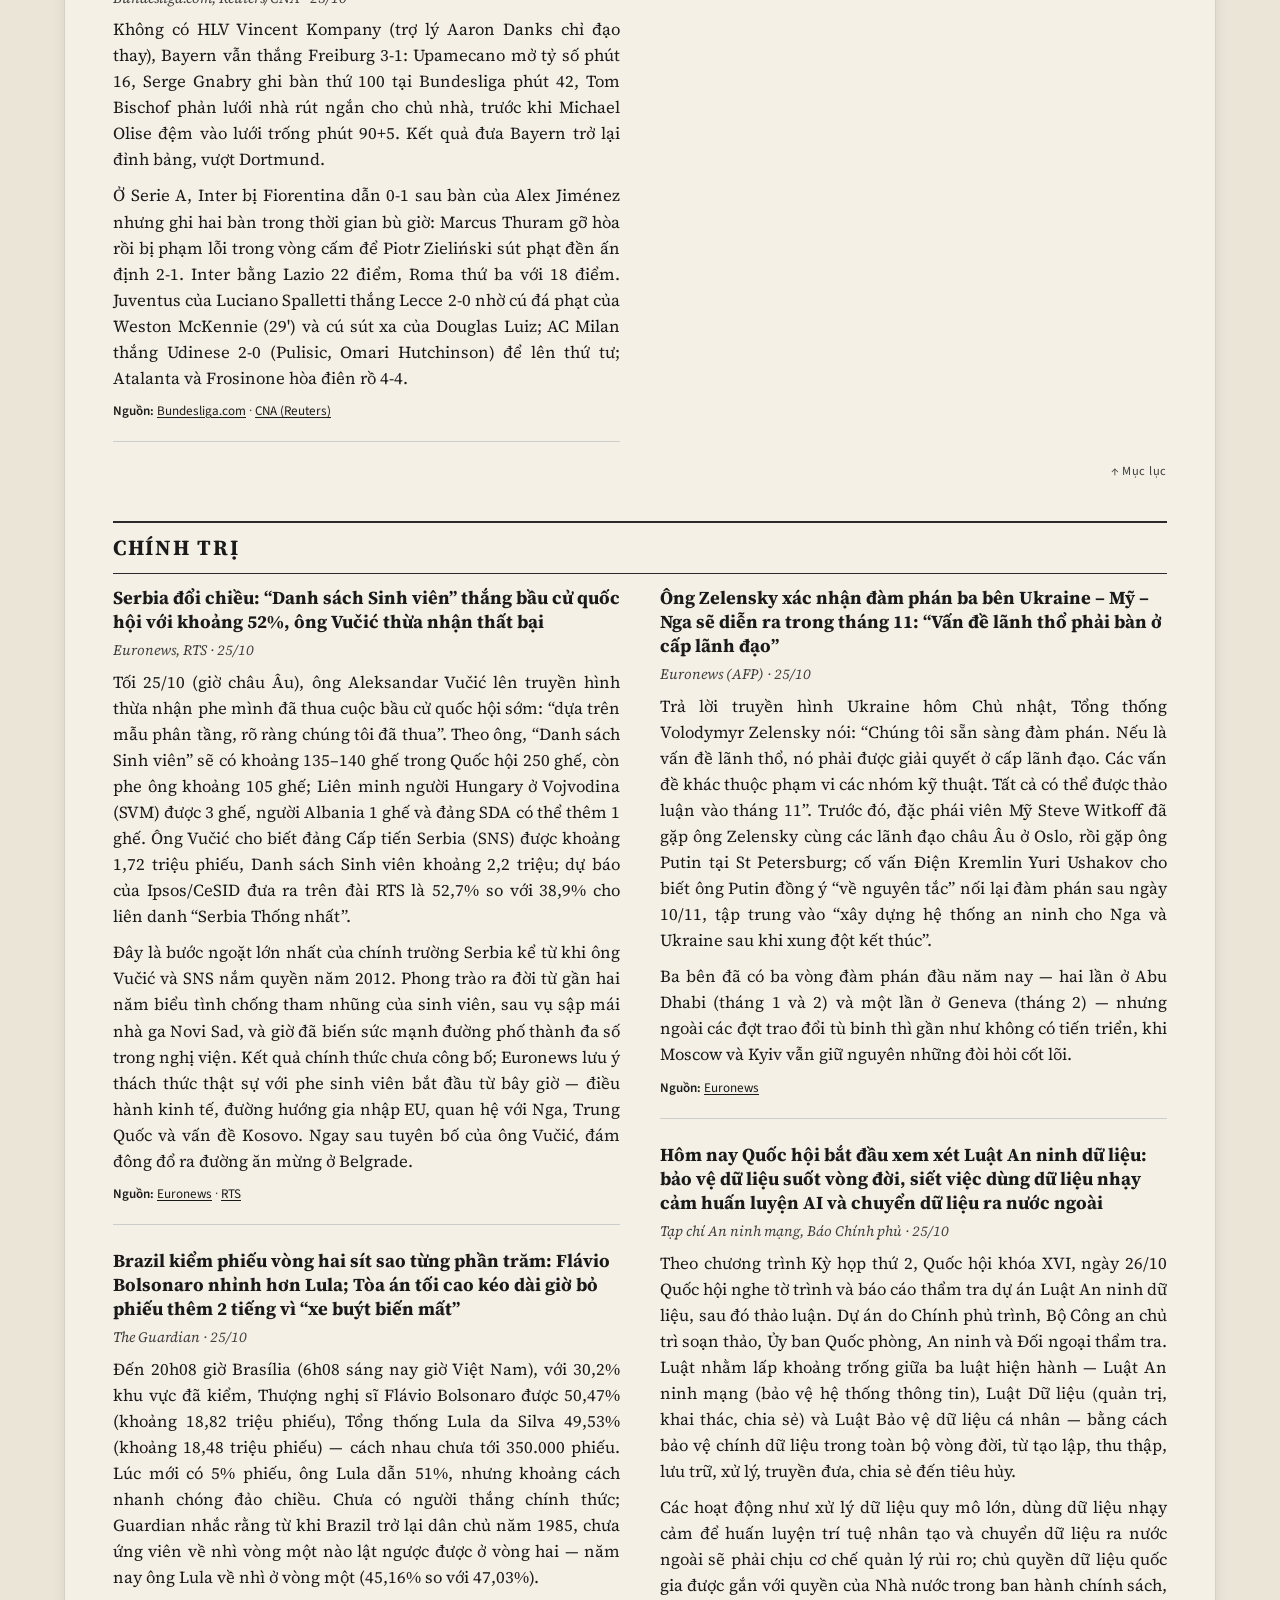
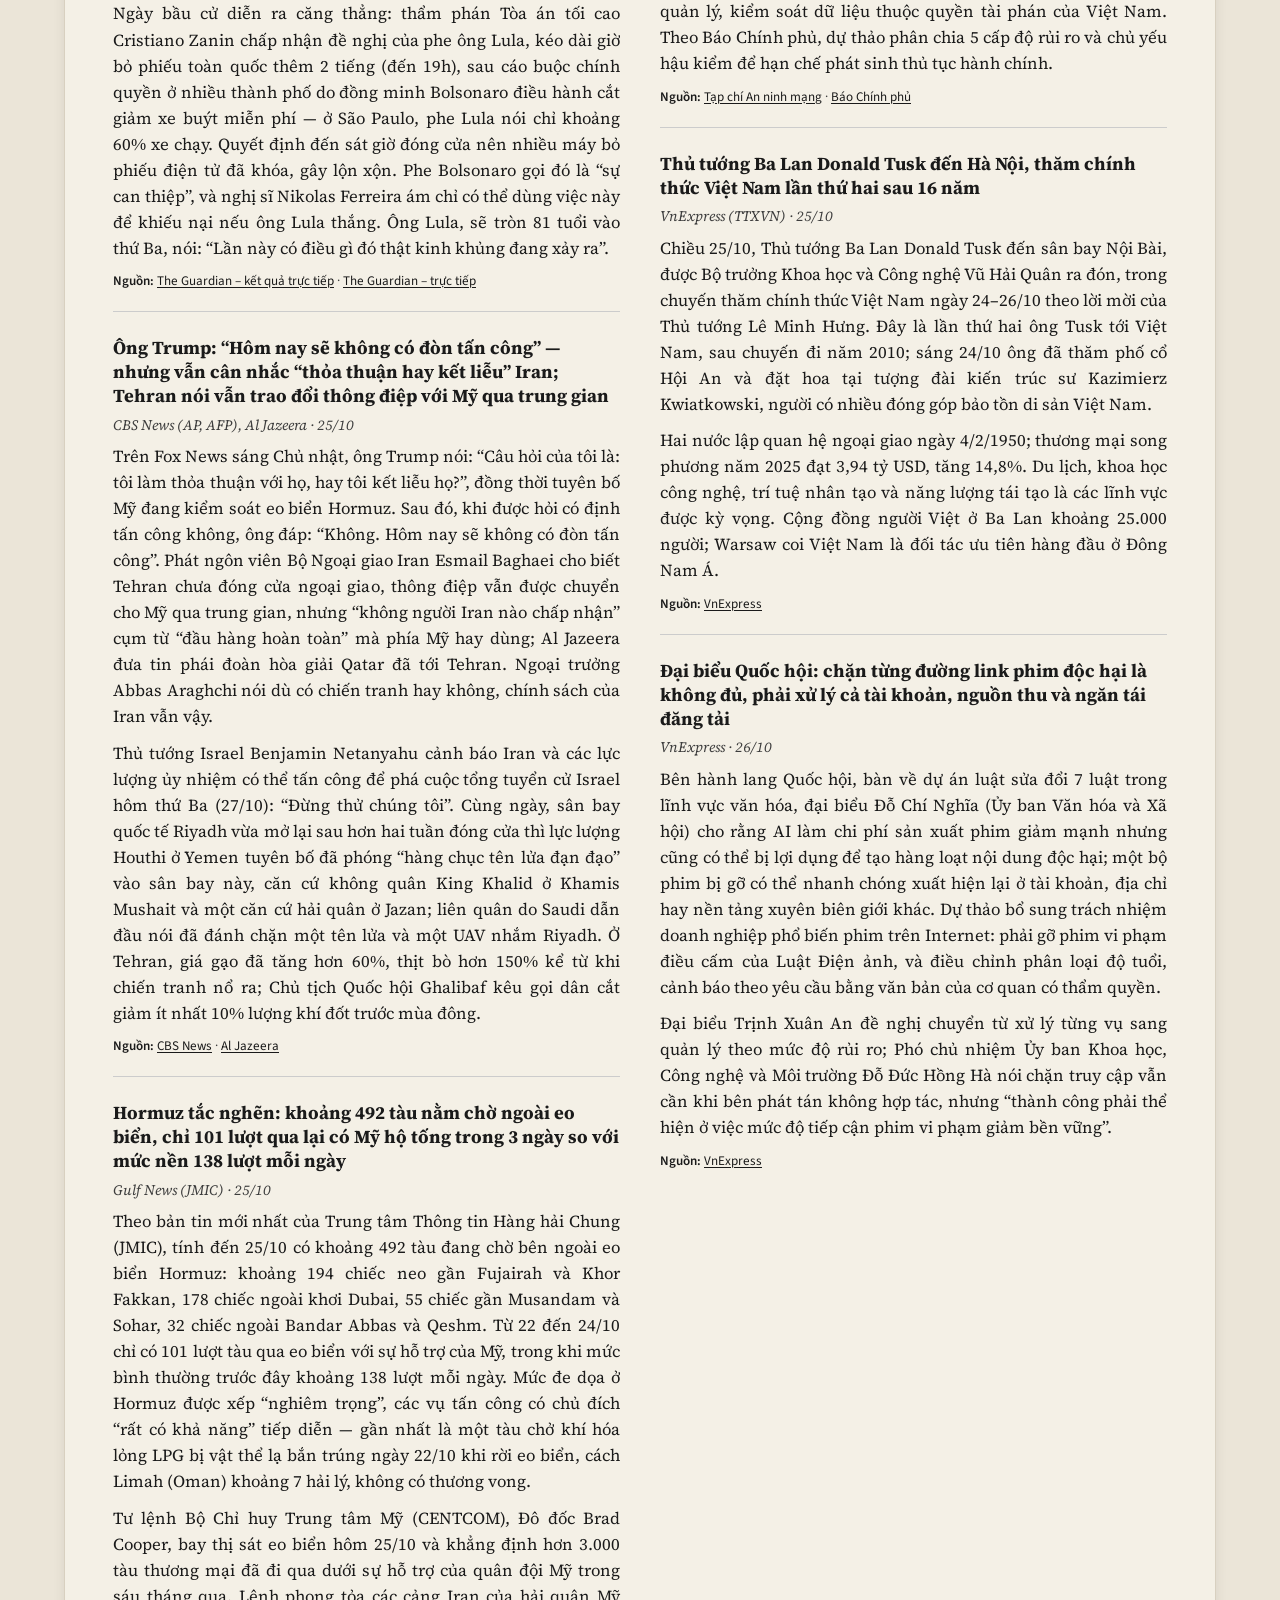
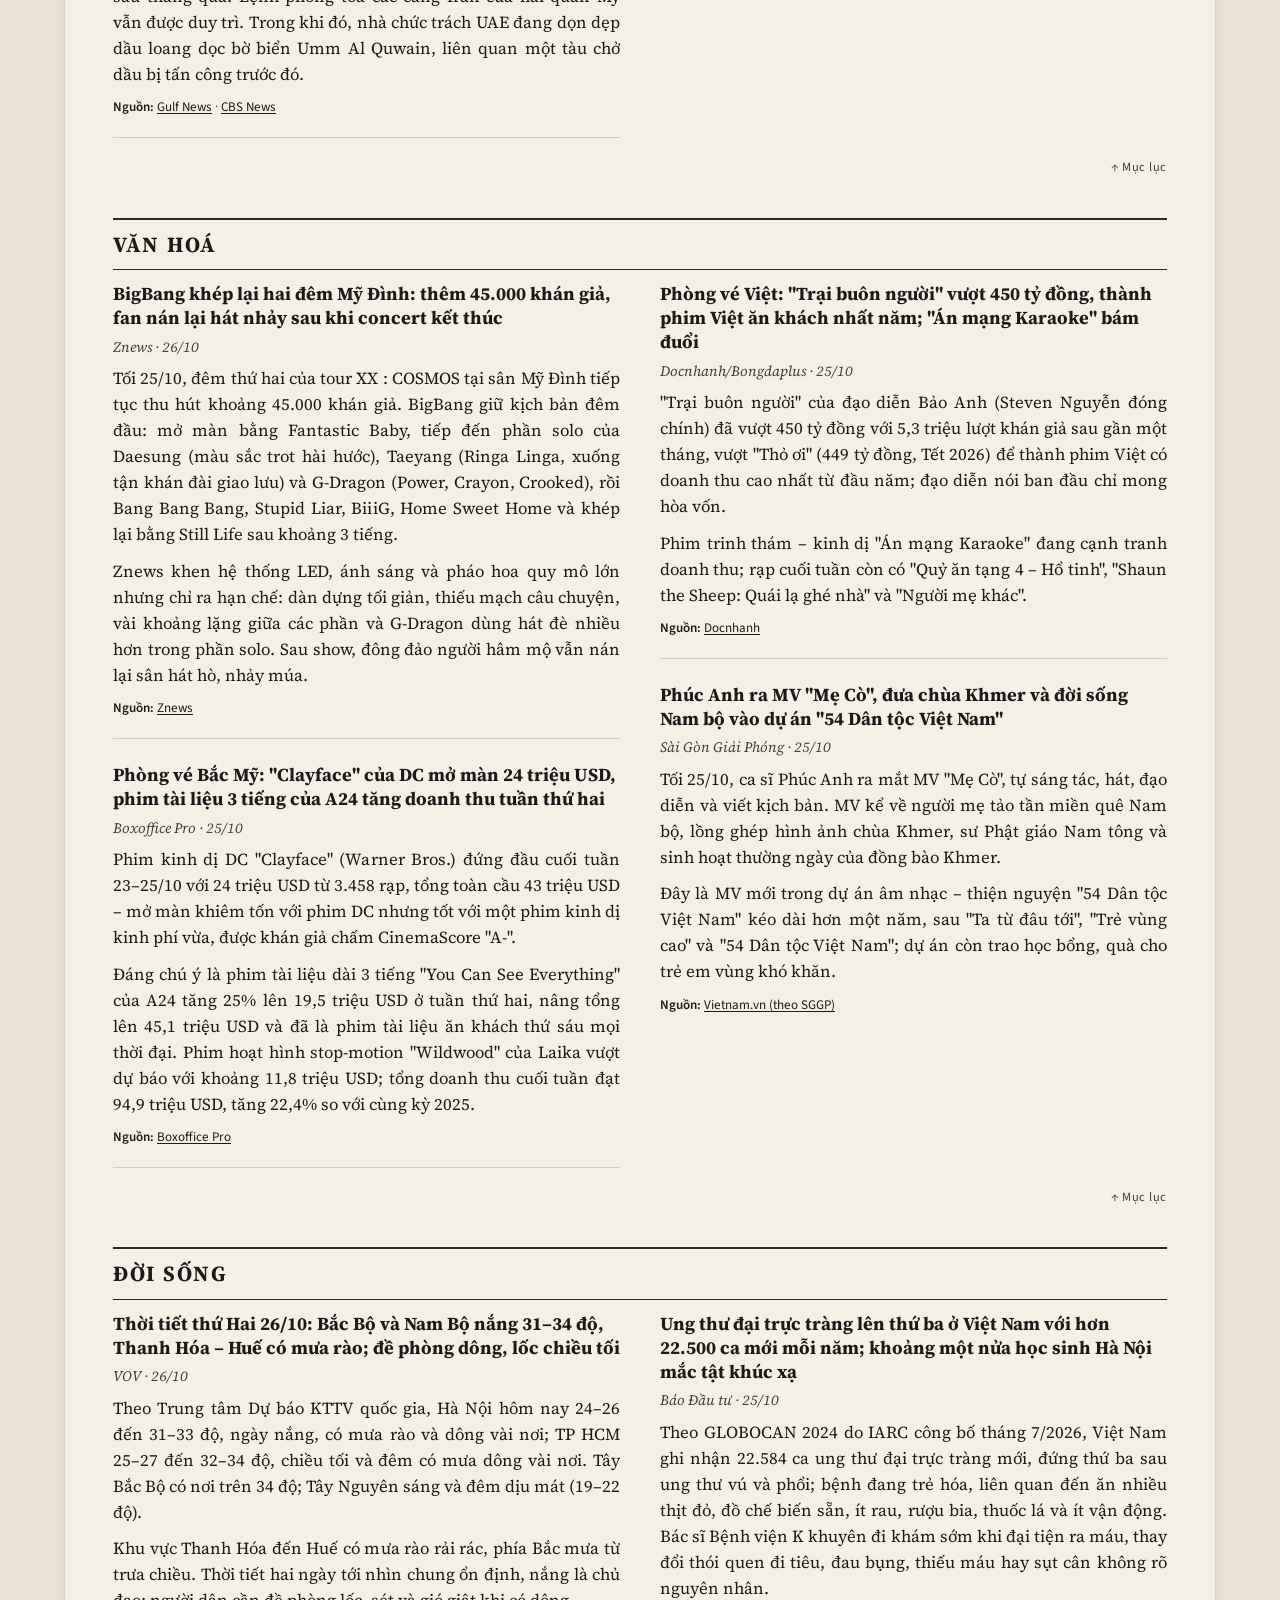
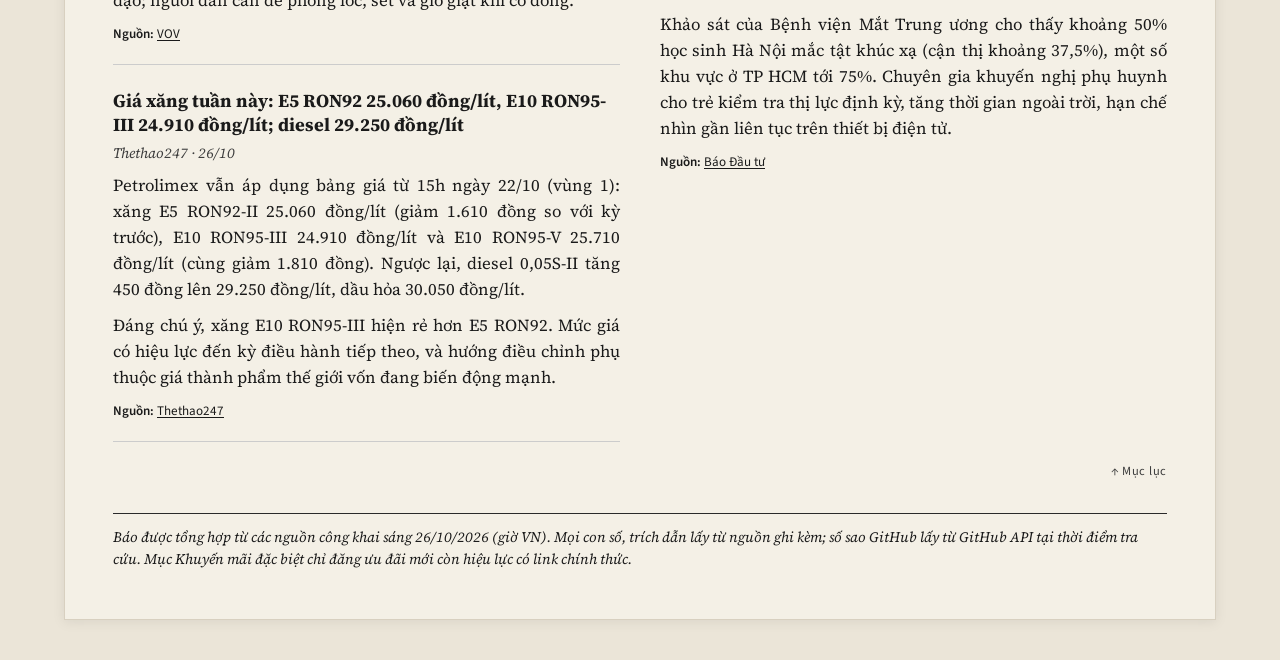
==== commit 54f086ed: "Rename Đọc chậm library to Slow Reads and drop it from daily issues Move the library to /slow-reads/" ====
--- a/index.html
+++ b/index.html
@@ -27,7 +27,7 @@
   <header class="site-bar">
     <div class="site-bar-inner">
       <div class="brand-cluster">
-        <a class="brand" href="index.html">Daily News</a><span class="brand-sep" aria-hidden="true"> / </span><a class="brand-doc" href="doc-cham/">Đọc chậm</a>
+        <a class="brand" href="index.html" aria-current="page">Daily News</a><span class="brand-sep" aria-hidden="true">/</span><a class="brand" href="slow-reads/">Slow Reads</a>
       </div>
       <div class="site-bar-tools" aria-label="Công cụ">
         <button type="button" id="btn-search-open" class="icon-btn" aria-label="Tìm kiếm" aria-expanded="false" aria-controls="search-wrap">
@@ -44,7 +44,6 @@
       </div>
       <nav class="site-nav-desktop" aria-label="Điều hướng">
         <a href="archive.html">Kho số cũ</a>
-        <a href="doc-cham/">Đọc chậm</a>
       </nav>
       <div class="search-wrap" id="search-wrap">
         <form class="search-form" id="search-form" role="search">
@@ -70,7 +69,7 @@
         <div class="more-menu-backdrop" tabindex="-1" aria-hidden="true"></div>
         <div class="more-menu-sheet" role="dialog" aria-label="Menu">
           <a class="more-menu-archive" href="archive.html">Kho số cũ</a>
-          <a class="more-menu-archive" href="doc-cham/">Đọc chậm</a>
+          <a class="more-menu-archive" href="slow-reads/">Slow Reads</a>
           <div class="actions">
             <a class="btn" id="nav-prev" href="#" hidden>← Số trước</a>
             <a class="btn" id="nav-next" href="#" hidden>Số sau →</a>
--- a/css/reader.css
+++ b/css/reader.css
@@ -119,44 +119,35 @@
   max-width: 100%;
 }
 
-.site-bar .brand,
-.site-bar .brand-doc {
+.site-bar .brand {
   font-weight: 700;
   letter-spacing: 0.04em;
   text-transform: uppercase;
   font-size: 0.8rem;
   text-decoration: none;
   color: inherit;
-}
-
-.site-bar .brand {
-  margin-right: 0;
+  white-space: nowrap;
+  margin: 0;
 }
 
 .site-bar .brand-sep {
-  font-weight: 400;
+  font-weight: 700;
   letter-spacing: 0;
   text-transform: none;
   font-size: 0.8rem;
-  opacity: 0.7;
+  opacity: 0.55;
   flex-shrink: 0;
-}
-
-.site-bar .brand-doc {
-  font-weight: 600;
-  letter-spacing: 0.02em;
-  text-transform: none;
-  white-space: nowrap;
-}
-
-.site-bar .brand:hover,
-.site-bar .brand-doc:hover {
+  padding: 0 0.55em;
+  user-select: none;
+}
+
+.site-bar .brand:hover {
   text-decoration: underline;
 }
 
-.site-bar .brand-doc[aria-current="page"] {
-  border-bottom: 1px solid var(--ink);
-  text-decoration: none;
+.site-bar .brand[aria-current="page"] {
+  text-decoration: underline;
+  text-underline-offset: 0.18em;
 }
 
 .site-bar nav,
@@ -395,13 +386,6 @@
   overflow-x: auto;
   -webkit-overflow-scrolling: touch;
   scrollbar-width: none;
-  mask-image: linear-gradient(
-    to right,
-    transparent 0,
-    #000 12px,
-    #000 calc(100% - 12px),
-    transparent 100%
-  );
 }
 
 .tag-chips-scroll::-webkit-scrollbar {
@@ -438,6 +422,9 @@
   background: var(--chip-active);
   color: var(--chip-active-fg);
   border-color: var(--chip-active);
+  box-shadow: none;
+  filter: none;
+  opacity: 1;
 }
 
 .paper-sheet {
@@ -1203,16 +1190,17 @@
   }
 
   .site-bar .brand,
-  .site-bar .brand-doc,
   .site-bar .brand-sep {
     font-size: 0.72rem;
   }
 
-  .site-bar .brand {
-    margin-right: 0;
+  .site-bar .brand-sep {
+    padding: 0 0.4em;
+  }
+
+  .brand-cluster .brand:first-child {
     overflow: hidden;
     text-overflow: ellipsis;
-    white-space: nowrap;
     min-width: 0;
   }
 
@@ -1851,7 +1839,7 @@
   }
 }
 
-/* Đọc chậm library */
+/* Slow Reads library */
 .doc-cham-page {
   max-width: 44rem;
 }
